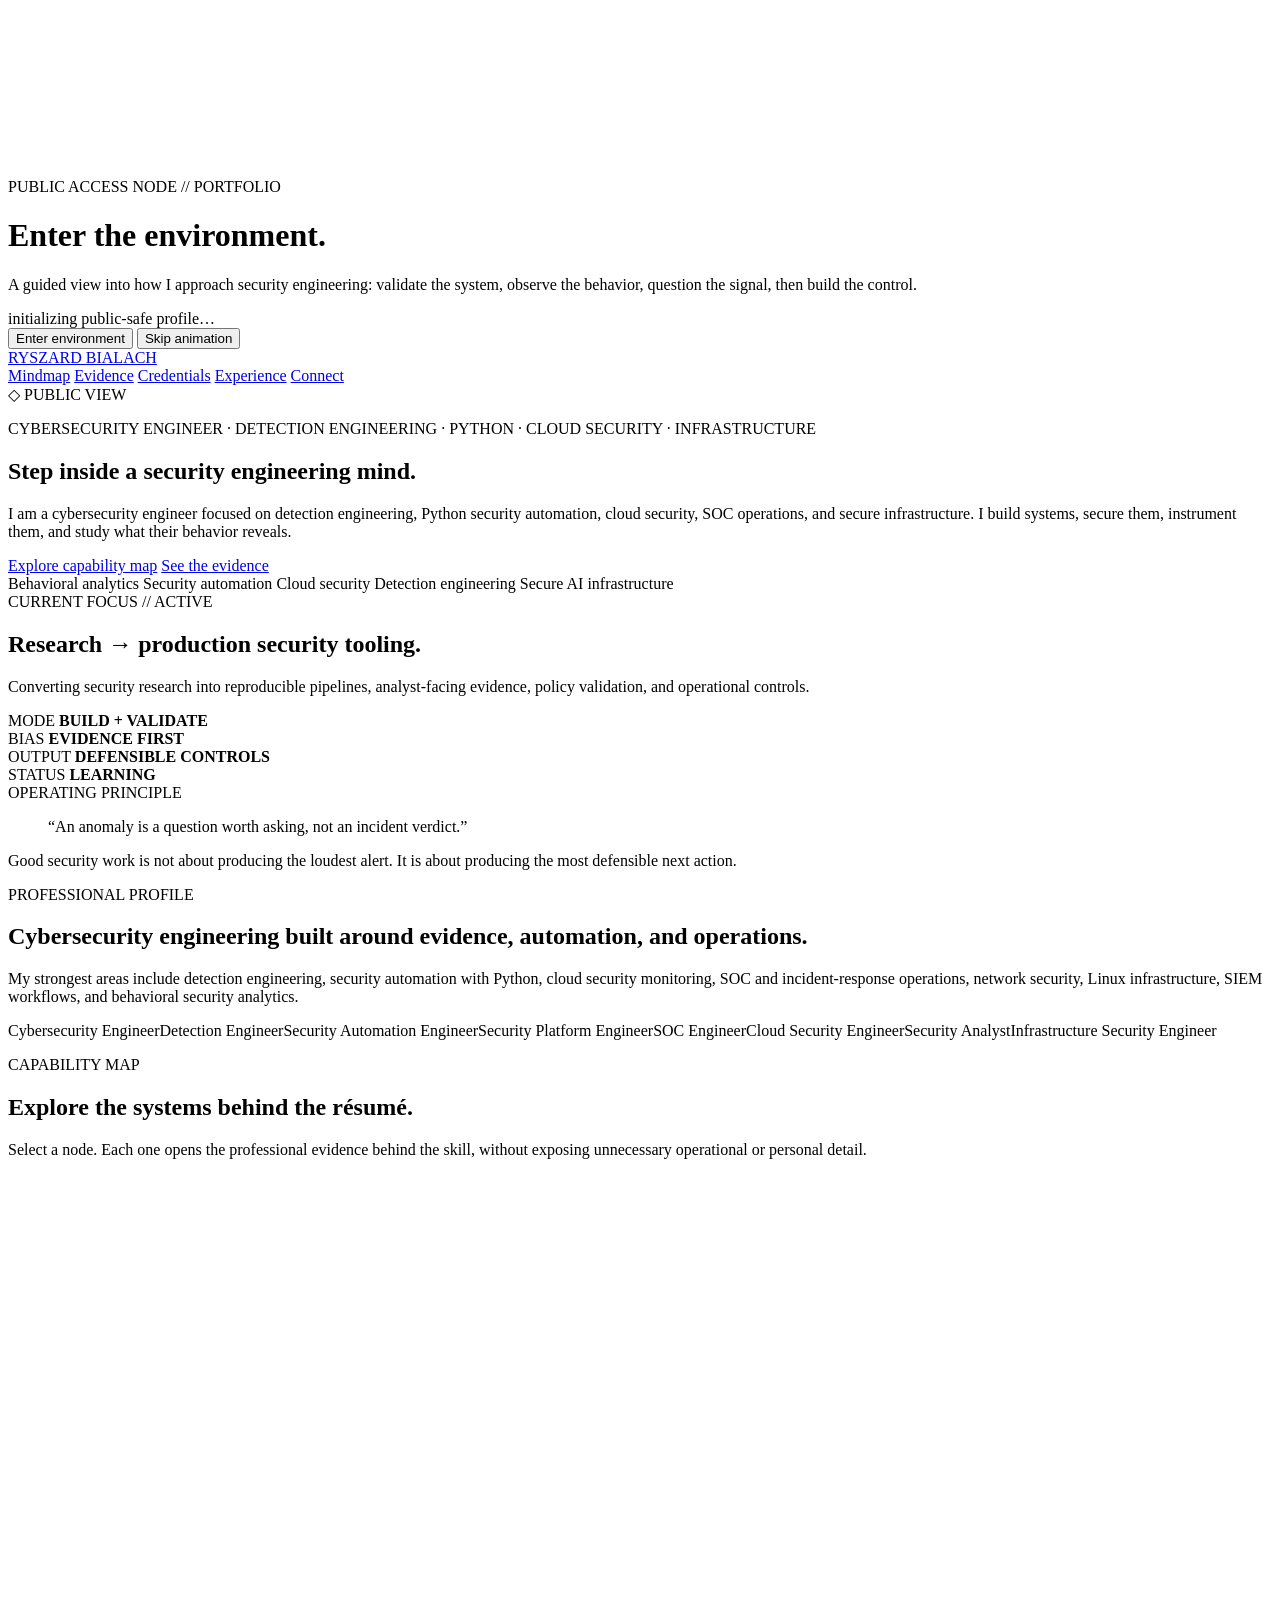
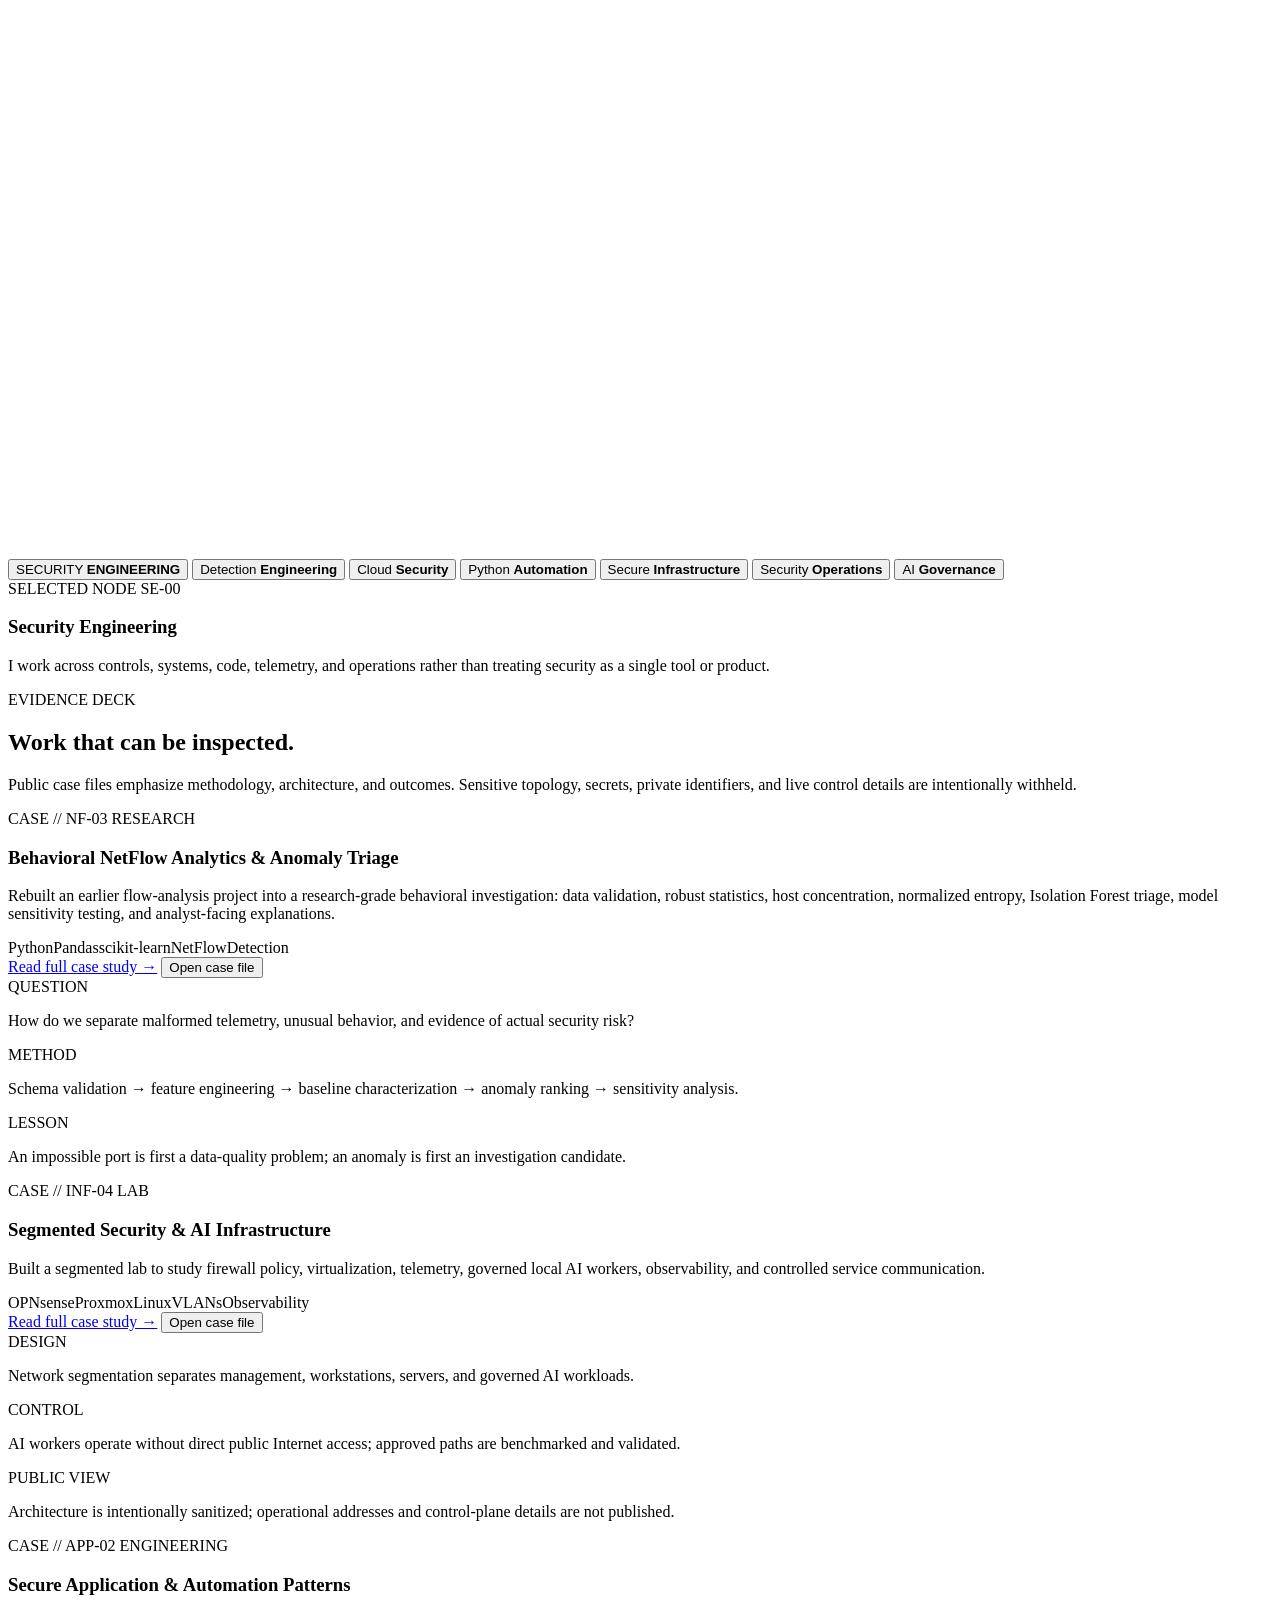
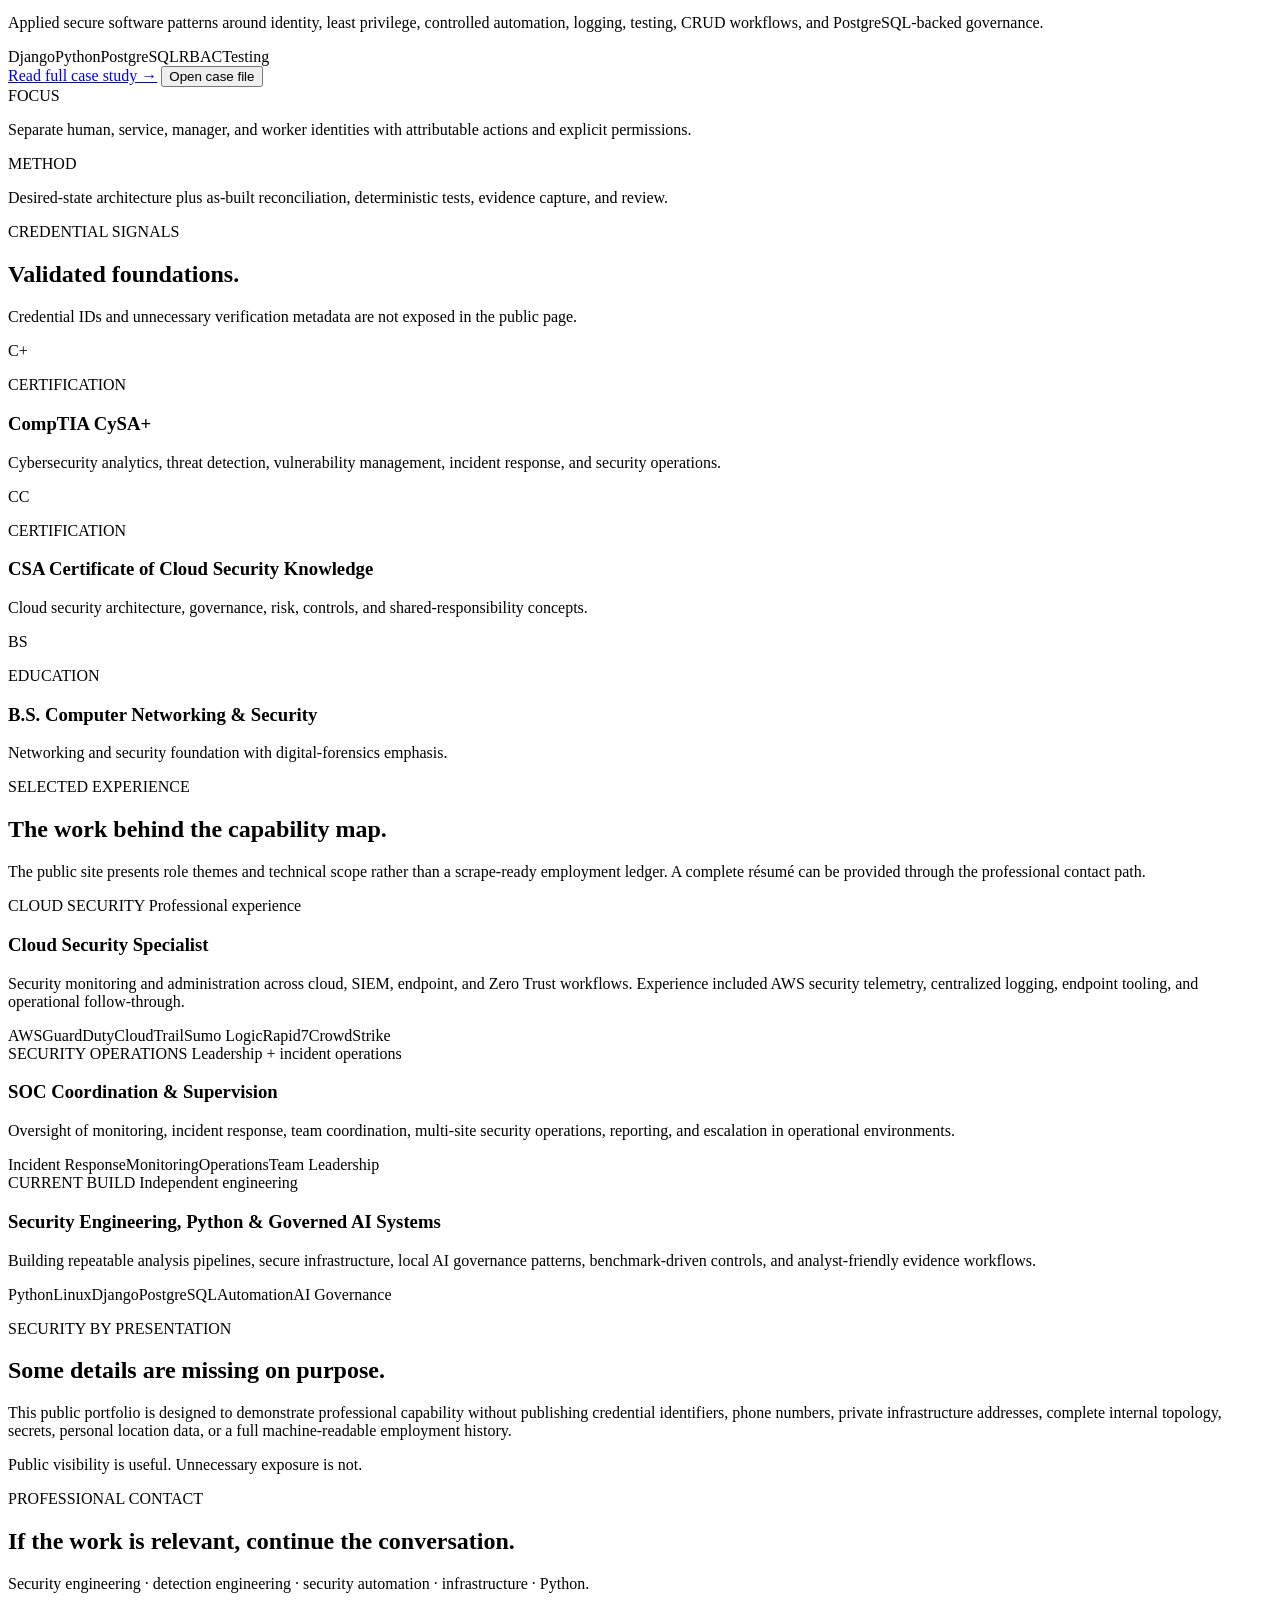
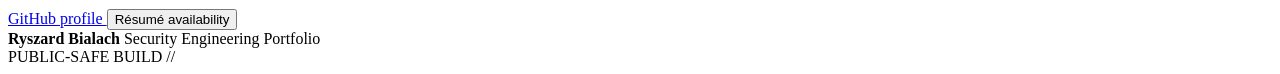
==== index.html @ 602b76d2 "Update LinkedIn link in contact actions" ====
<!DOCTYPE html>
<html lang="en">
<head>
  <meta charset="UTF-8" />
  <meta name="viewport" content="width=device-width, initial-scale=1.0" />
  <meta name="theme-color" content="#071014" />
  <title>Ryszard Bialach | Cybersecurity Engineer | Python & Detection</title>
  <meta name="description" content="Cybersecurity engineer portfolio focused on detection engineering, Python security automation, cloud security, SOC operations, and secure infrastructure." />
  <meta name="author" content="Ryszard Bialach" />
  <meta name="robots" content="index,follow,max-image-preview:large,max-snippet:-1,max-video-preview:-1" />
  <link rel="canonical" href="https://ryszard-bialach2.com/" />
  <link rel="alternate" hreflang="en-US" href="https://ryszard-bialach2.com/" />
  <meta property="og:type" content="profile" />
  <meta property="og:site_name" content="Ryszard Bialach | Cybersecurity Engineering" />
  <meta property="og:title" content="Ryszard Bialach | Cybersecurity Engineer" />
  <meta property="og:description" content="Security engineering, detection engineering, Python automation, cloud security, SOC operations, and secure infrastructure." />
  <meta property="og:url" content="https://ryszard-bialach2.com/" />
  <meta property="profile:first_name" content="Ryszard" />
  <meta property="profile:last_name" content="Bialach" />
  <meta name="twitter:card" content="summary" />
  <meta name="twitter:title" content="Ryszard Bialach | Cybersecurity Engineer" />
  <meta name="twitter:description" content="Detection engineering, Python security automation, cloud security, SOC operations, and secure infrastructure." />
  <script type="application/ld+json">
  {
    "@context": "https://schema.org",
    "@type": "ProfilePage",
    "url": "https://ryszard-bialach2.com/",
    "name": "Ryszard Bialach | Cybersecurity Engineering Portfolio",
    "description": "Public-safe portfolio covering cybersecurity engineering, detection engineering, Python security automation, cloud security, SOC operations, and secure infrastructure.",
    "mainEntity": {
      "@type": "Person",
      "name": "Ryszard Bialach",
      "url": "https://ryszard-bialach2.com/",
      "sameAs": ["https://github.com/rbcommoncents"],
      "jobTitle": "Cybersecurity Engineer",
      "knowsAbout": [
        "Cybersecurity Engineering", "Detection Engineering", "Security Automation", "Python",
        "Cloud Security", "Security Operations", "SIEM", "Incident Response", "Network Security",
        "Linux", "AWS Security", "Behavioral Analytics", "NetFlow", "Secure Infrastructure", "AI Governance"
      ],
      "hasCredential": [
        {"@type":"EducationalOccupationalCredential","name":"CompTIA CySA+","credentialCategory":"Professional Certification"},
        {"@type":"EducationalOccupationalCredential","name":"Certificate of Cloud Security Knowledge (CCSK)","credentialCategory":"Professional Certification"},
        {"@type":"EducationalOccupationalCredential","name":"B.S. Computer Networking & Security","credentialCategory":"Degree"}
      ]
    }
  }
  </script>
  <link rel="stylesheet" href="styles.css" />
</head>
<body>
  <noscript><div class="noscript-banner">JavaScript is disabled. Core cybersecurity experience, credentials, and case studies remain available through the page content and linked case-study pages.</div></noscript>
  <canvas id="network-bg" aria-hidden="true"></canvas>

  <div id="boot" class="boot-screen" role="dialog" aria-modal="true" aria-labelledby="boot-title">
    <div class="boot-panel">
      <div class="boot-mark" aria-hidden="true">
        <span></span><span></span><span></span>
      </div>
      <p class="mono micro">PUBLIC ACCESS NODE // PORTFOLIO</p>
      <h1 id="boot-title">Enter the environment.</h1>
      <p class="boot-copy">
        A guided view into how I approach security engineering:
        validate the system, observe the behavior, question the signal, then build the control.
      </p>
      <div class="boot-progress" aria-hidden="true">
        <div id="boot-progress-bar"></div>
      </div>
      <div class="boot-status mono" id="boot-status">initializing public-safe profile…</div>
      <button id="enter-btn" class="btn primary" type="button">Enter environment</button>
      <button id="skip-btn" class="text-btn" type="button">Skip animation</button>
    </div>
  </div>

  <header class="topbar">
    <a class="identity" href="#top" aria-label="Ryszard Bialach home">
      <span class="identity-dot"></span>
      <span>RYSZARD BIALACH</span>
    </a>

    <nav aria-label="Primary navigation">
      <a href="#mind">Mindmap</a>
      <a href="#evidence">Evidence</a>
      <a href="#credentials">Credentials</a>
      <a href="#experience">Experience</a>
      <a href="#contact">Connect</a>
    </nav>

    <div class="public-badge" title="Public-safe presentation: sensitive operational details are intentionally excluded.">
      <span class="shield">◇</span>
      PUBLIC VIEW
    </div>
  </header>

  <main id="top">
    <section class="hero shell">
      <div class="hero-copy reveal">
        <p class="eyebrow">CYBERSECURITY ENGINEER · DETECTION ENGINEERING · PYTHON · CLOUD SECURITY · INFRASTRUCTURE</p>
        <h1>
          Step inside a
          <span class="gradient-word">security engineering mind.</span>
        </h1>
        <p class="lead">
          I am a cybersecurity engineer focused on detection engineering, Python security automation,
          cloud security, SOC operations, and secure infrastructure. I build systems, secure them,
          instrument them, and study what their behavior reveals.
        </p>

        <div class="hero-actions">
          <a class="btn primary" href="#mind">Explore capability map</a>
          <a class="btn ghost" href="#evidence">See the evidence</a>
        </div>

        <div class="hero-signals" aria-label="Professional focus areas">
          <span>Behavioral analytics</span>
          <span>Security automation</span>
          <span>Cloud security</span>
          <span>Detection engineering</span>
          <span>Secure AI infrastructure</span>
        </div>
      </div>

      <aside class="system-card reveal delay-1" aria-label="Current focus">
        <div class="card-head">
          <span class="pulse"></span>
          <span class="mono micro">CURRENT FOCUS // ACTIVE</span>
        </div>
        <h2>Research → production security tooling.</h2>
        <p>
          Converting security research into reproducible pipelines,
          analyst-facing evidence, policy validation, and operational controls.
        </p>

        <div class="signal-grid">
          <div>
            <span class="metric-label">MODE</span>
            <strong>BUILD + VALIDATE</strong>
          </div>
          <div>
            <span class="metric-label">BIAS</span>
            <strong>EVIDENCE FIRST</strong>
          </div>
          <div>
            <span class="metric-label">OUTPUT</span>
            <strong>DEFENSIBLE CONTROLS</strong>
          </div>
          <div>
            <span class="metric-label">STATUS</span>
            <strong>LEARNING</strong>
          </div>
        </div>
      </aside>
    </section>

    <section class="principle-band">
      <div class="shell principle-grid">
        <div class="mono micro">OPERATING PRINCIPLE</div>
        <blockquote>
          “An anomaly is a question worth asking, not an incident verdict.”
        </blockquote>
        <p>
          Good security work is not about producing the loudest alert.
          It is about producing the most defensible next action.
        </p>
      </div>
    </section>


    <section class="search-profile section-dark" aria-labelledby="roles-heading">
      <div class="shell search-profile-grid reveal">
        <div>
          <p class="eyebrow">PROFESSIONAL PROFILE</p>
          <h2 id="roles-heading">Cybersecurity engineering built around evidence, automation, and operations.</h2>
        </div>
        <div>
          <p>My strongest areas include detection engineering, security automation with Python, cloud security monitoring, SOC and incident-response operations, network security, Linux infrastructure, SIEM workflows, and behavioral security analytics.</p>
          <div class="role-index" aria-label="Target cybersecurity roles">
            <span>Cybersecurity Engineer</span><span>Detection Engineer</span><span>Security Automation Engineer</span><span>Security Platform Engineer</span><span>SOC Engineer</span><span>Cloud Security Engineer</span><span>Security Analyst</span><span>Infrastructure Security Engineer</span>
          </div>
        </div>
      </div>
    </section>

    <section id="mind" class="section shell">
      <div class="section-heading reveal">
        <p class="eyebrow">CAPABILITY MAP</p>
        <h2>Explore the systems behind the résumé.</h2>
        <p>
          Select a node. Each one opens the professional evidence behind the skill,
          without exposing unnecessary operational or personal detail.
        </p>
      </div>

      <div class="mind-layout">
        <div class="mindmap reveal" id="mindmap">
          <svg class="mind-lines" viewBox="0 0 800 620" aria-hidden="true">
            <line x1="400" y1="310" x2="400" y2="92"></line>
            <line x1="400" y1="310" x2="660" y2="190"></line>
            <line x1="400" y1="310" x2="660" y2="430"></line>
            <line x1="400" y1="310" x2="400" y2="540"></line>
            <line x1="400" y1="310" x2="140" y2="430"></line>
            <line x1="400" y1="310" x2="140" y2="190"></line>
          </svg>

          <button class="mind-node core" data-capability="core" style="--x:50%; --y:50%;">
            <span>SECURITY</span>
            <strong>ENGINEERING</strong>
          </button>

          <button class="mind-node" data-capability="detection" style="--x:50%; --y:14%;">
            <span>Detection</span>
            <strong>Engineering</strong>
          </button>

          <button class="mind-node" data-capability="cloud" style="--x:82%; --y:31%;">
            <span>Cloud</span>
            <strong>Security</strong>
          </button>

          <button class="mind-node" data-capability="python" style="--x:82%; --y:70%;">
            <span>Python</span>
            <strong>Automation</strong>
          </button>

          <button class="mind-node" data-capability="infrastructure" style="--x:50%; --y:88%;">
            <span>Secure</span>
            <strong>Infrastructure</strong>
          </button>

          <button class="mind-node" data-capability="soc" style="--x:18%; --y:70%;">
            <span>Security</span>
            <strong>Operations</strong>
          </button>

          <button class="mind-node" data-capability="ai" style="--x:18%; --y:31%;">
            <span>AI</span>
            <strong>Governance</strong>
          </button>
        </div>

        <aside class="evidence-panel reveal delay-1" id="capability-panel" aria-live="polite">
          <div class="panel-topline">
            <span class="mono micro">SELECTED NODE</span>
            <span id="panel-code" class="mono micro">SE-00</span>
          </div>
          <h3 id="panel-title">Security Engineering</h3>
          <p id="panel-summary">
            I work across controls, systems, code, telemetry, and operations rather than treating
            security as a single tool or product.
          </p>
          <div id="panel-proof" class="proof-list"></div>
          <div id="panel-tools" class="chip-row"></div>
        </aside>
      </div>
    </section>

    <section id="evidence" class="section section-dark">
      <div class="shell">
        <div class="section-heading reveal">
          <p class="eyebrow">EVIDENCE DECK</p>
          <h2>Work that can be inspected.</h2>
          <p>
            Public case files emphasize methodology, architecture, and outcomes.
            Sensitive topology, secrets, private identifiers, and live control details are intentionally withheld.
          </p>
        </div>

        <div class="case-grid">
          <article class="case-card reveal">
            <div class="case-meta">
              <span class="case-id mono">CASE // NF-03</span>
              <span class="case-state">RESEARCH</span>
            </div>
            <h3>Behavioral NetFlow Analytics & Anomaly Triage</h3>
            <p>
              Rebuilt an earlier flow-analysis project into a research-grade behavioral investigation:
              data validation, robust statistics, host concentration, normalized entropy,
              Isolation Forest triage, model sensitivity testing, and analyst-facing explanations.
            </p>
            <div class="chip-row">
              <span>Python</span><span>Pandas</span><span>scikit-learn</span><span>NetFlow</span><span>Detection</span>
            </div>
            <a class="case-link" href="netflow-behavioral-analytics.html">Read full case study →</a>
            <button class="case-toggle" type="button" aria-expanded="false">
              Open case file
            </button>
            <div class="case-details">
              <div class="detail-row">
                <span>QUESTION</span>
                <p>How do we separate malformed telemetry, unusual behavior, and evidence of actual security risk?</p>
              </div>
              <div class="detail-row">
                <span>METHOD</span>
                <p>Schema validation → feature engineering → baseline characterization → anomaly ranking → sensitivity analysis.</p>
              </div>
              <div class="detail-row">
                <span>LESSON</span>
                <p>An impossible port is first a data-quality problem; an anomaly is first an investigation candidate.</p>
              </div>
            </div>
          </article>

          <article class="case-card reveal delay-1">
            <div class="case-meta">
              <span class="case-id mono">CASE // INF-04</span>
              <span class="case-state">LAB</span>
            </div>
            <h3>Segmented Security & AI Infrastructure</h3>
            <p>
              Built a segmented lab to study firewall policy, virtualization, telemetry,
              governed local AI workers, observability, and controlled service communication.
            </p>
            <div class="chip-row">
              <span>OPNsense</span><span>Proxmox</span><span>Linux</span><span>VLANs</span><span>Observability</span>
            </div>
            <a class="case-link" href="secure-infrastructure-lab.html">Read full case study →</a>
            <button class="case-toggle" type="button" aria-expanded="false">
              Open case file
            </button>
            <div class="case-details">
              <div class="detail-row">
                <span>DESIGN</span>
                <p>Network segmentation separates management, workstations, servers, and governed AI workloads.</p>
              </div>
              <div class="detail-row">
                <span>CONTROL</span>
                <p>AI workers operate without direct public Internet access; approved paths are benchmarked and validated.</p>
              </div>
              <div class="detail-row">
                <span>PUBLIC VIEW</span>
                <p>Architecture is intentionally sanitized; operational addresses and control-plane details are not published.</p>
              </div>
            </div>
          </article>

          <article class="case-card reveal">
            <div class="case-meta">
              <span class="case-id mono">CASE // APP-02</span>
              <span class="case-state">ENGINEERING</span>
            </div>
            <h3>Secure Application & Automation Patterns</h3>
            <p>
              Applied secure software patterns around identity, least privilege,
              controlled automation, logging, testing, CRUD workflows, and PostgreSQL-backed governance.
            </p>
            <div class="chip-row">
              <span>Django</span><span>Python</span><span>PostgreSQL</span><span>RBAC</span><span>Testing</span>
            </div>
            <a class="case-link" href="secure-application-engineering.html">Read full case study →</a>
            <button class="case-toggle" type="button" aria-expanded="false">
              Open case file
            </button>
            <div class="case-details">
              <div class="detail-row">
                <span>FOCUS</span>
                <p>Separate human, service, manager, and worker identities with attributable actions and explicit permissions.</p>
              </div>
              <div class="detail-row">
                <span>METHOD</span>
                <p>Desired-state architecture plus as-built reconciliation, deterministic tests, evidence capture, and review.</p>
              </div>
            </div>
          </article>
        </div>
      </div>
    </section>

    <section id="credentials" class="section shell">
      <div class="section-heading reveal">
        <p class="eyebrow">CREDENTIAL SIGNALS</p>
        <h2>Validated foundations.</h2>
        <p>
          Credential IDs and unnecessary verification metadata are not exposed in the public page.
        </p>
      </div>

      <div class="credential-grid">
        <article class="credential reveal">
          <div class="credential-icon">C+</div>
          <div>
            <p class="mono micro">CERTIFICATION</p>
            <h3>CompTIA CySA+</h3>
            <p>Cybersecurity analytics, threat detection, vulnerability management, incident response, and security operations.</p>
          </div>
        </article>

        <article class="credential reveal delay-1">
          <div class="credential-icon">CC</div>
          <div>
            <p class="mono micro">CERTIFICATION</p>
            <h3>CSA Certificate of Cloud Security Knowledge</h3>
            <p>Cloud security architecture, governance, risk, controls, and shared-responsibility concepts.</p>
          </div>
        </article>

        <article class="credential reveal">
          <div class="credential-icon">BS</div>
          <div>
            <p class="mono micro">EDUCATION</p>
            <h3>B.S. Computer Networking & Security</h3>
            <p>Networking and security foundation with digital-forensics emphasis.</p>
          </div>
        </article>
      </div>
    </section>

    <section id="experience" class="section section-dark">
      <div class="shell">
        <div class="section-heading reveal">
          <p class="eyebrow">SELECTED EXPERIENCE</p>
          <h2>The work behind the capability map.</h2>
          <p>
            The public site presents role themes and technical scope rather than a scrape-ready employment ledger.
            A complete résumé can be provided through the professional contact path.
          </p>
        </div>

        <div class="timeline">
          <article class="timeline-item reveal">
            <div class="timeline-marker"></div>
            <div class="timeline-side">
              <span class="mono micro">CLOUD SECURITY</span>
              <span>Professional experience</span>
            </div>
            <div class="timeline-body">
              <h3>Cloud Security Specialist</h3>
              <p>
                Security monitoring and administration across cloud, SIEM, endpoint, and Zero Trust workflows.
                Experience included AWS security telemetry, centralized logging, endpoint tooling, and operational follow-through.
              </p>
              <div class="chip-row">
                <span>AWS</span><span>GuardDuty</span><span>CloudTrail</span><span>Sumo Logic</span><span>Rapid7</span><span>CrowdStrike</span>
              </div>
            </div>
          </article>

          <article class="timeline-item reveal delay-1">
            <div class="timeline-marker"></div>
            <div class="timeline-side">
              <span class="mono micro">SECURITY OPERATIONS</span>
              <span>Leadership + incident operations</span>
            </div>
            <div class="timeline-body">
              <h3>SOC Coordination & Supervision</h3>
              <p>
                Oversight of monitoring, incident response, team coordination, multi-site security operations,
                reporting, and escalation in operational environments.
              </p>
              <div class="chip-row">
                <span>Incident Response</span><span>Monitoring</span><span>Operations</span><span>Team Leadership</span>
              </div>
            </div>
          </article>

          <article class="timeline-item reveal">
            <div class="timeline-marker"></div>
            <div class="timeline-side">
              <span class="mono micro">CURRENT BUILD</span>
              <span>Independent engineering</span>
            </div>
            <div class="timeline-body">
              <h3>Security Engineering, Python & Governed AI Systems</h3>
              <p>
                Building repeatable analysis pipelines, secure infrastructure, local AI governance patterns,
                benchmark-driven controls, and analyst-friendly evidence workflows.
              </p>
              <div class="chip-row">
                <span>Python</span><span>Linux</span><span>Django</span><span>PostgreSQL</span><span>Automation</span><span>AI Governance</span>
              </div>
            </div>
          </article>
        </div>
      </div>
    </section>

    <section class="section shell">
      <div class="boundary-card reveal">
        <div>
          <p class="eyebrow">SECURITY BY PRESENTATION</p>
          <h2>Some details are missing on purpose.</h2>
        </div>
        <div>
          <p>
            This public portfolio is designed to demonstrate professional capability without publishing
            credential identifiers, phone numbers, private infrastructure addresses, complete internal topology,
            secrets, personal location data, or a full machine-readable employment history.
          </p>
          <p class="muted">
            Public visibility is useful. Unnecessary exposure is not.
          </p>
        </div>
      </div>
    </section>

    <section id="contact" class="contact-section">
      <div class="shell contact-grid reveal">
        <div>
          <p class="eyebrow">PROFESSIONAL CONTACT</p>
          <h2>If the work is relevant, continue the conversation.</h2>
          <p>
            Security engineering · detection engineering · security automation · infrastructure · Python.
          </p>
        </div>

        <div class="contact-actions">
          <a class="btn primary" href="https://github.com/rbcommoncents" target="_blank" rel="noopener noreferrer">
            GitHub profile
          </a>
          <a id="linkedin-link" class="btn ghost" href="https://www.linkedin.com/in/cyberforensync/" target="_blank" rel="noopener noreferrer" hidden>
            LinkedIn
          </a>
          <button id="resume-request" class="btn ghost" type="button">Résumé availability</button>
          <p id="resume-note" class="resume-note" hidden>
            A detailed résumé is intentionally not embedded in this public page. Use the configured professional contact channel to request it.
          </p>
        </div>
      </div>
    </section>
  </main>

  <footer>
    <div class="shell footer-grid">
      <div>
        <strong>Ryszard Bialach</strong>
        <span>Security Engineering Portfolio</span>
      </div>
      <div class="mono micro">
        PUBLIC-SAFE BUILD // <span id="year"></span>
      </div>
    </div>
  </footer>

  <script src="app.js"></script>
</body>
</html>
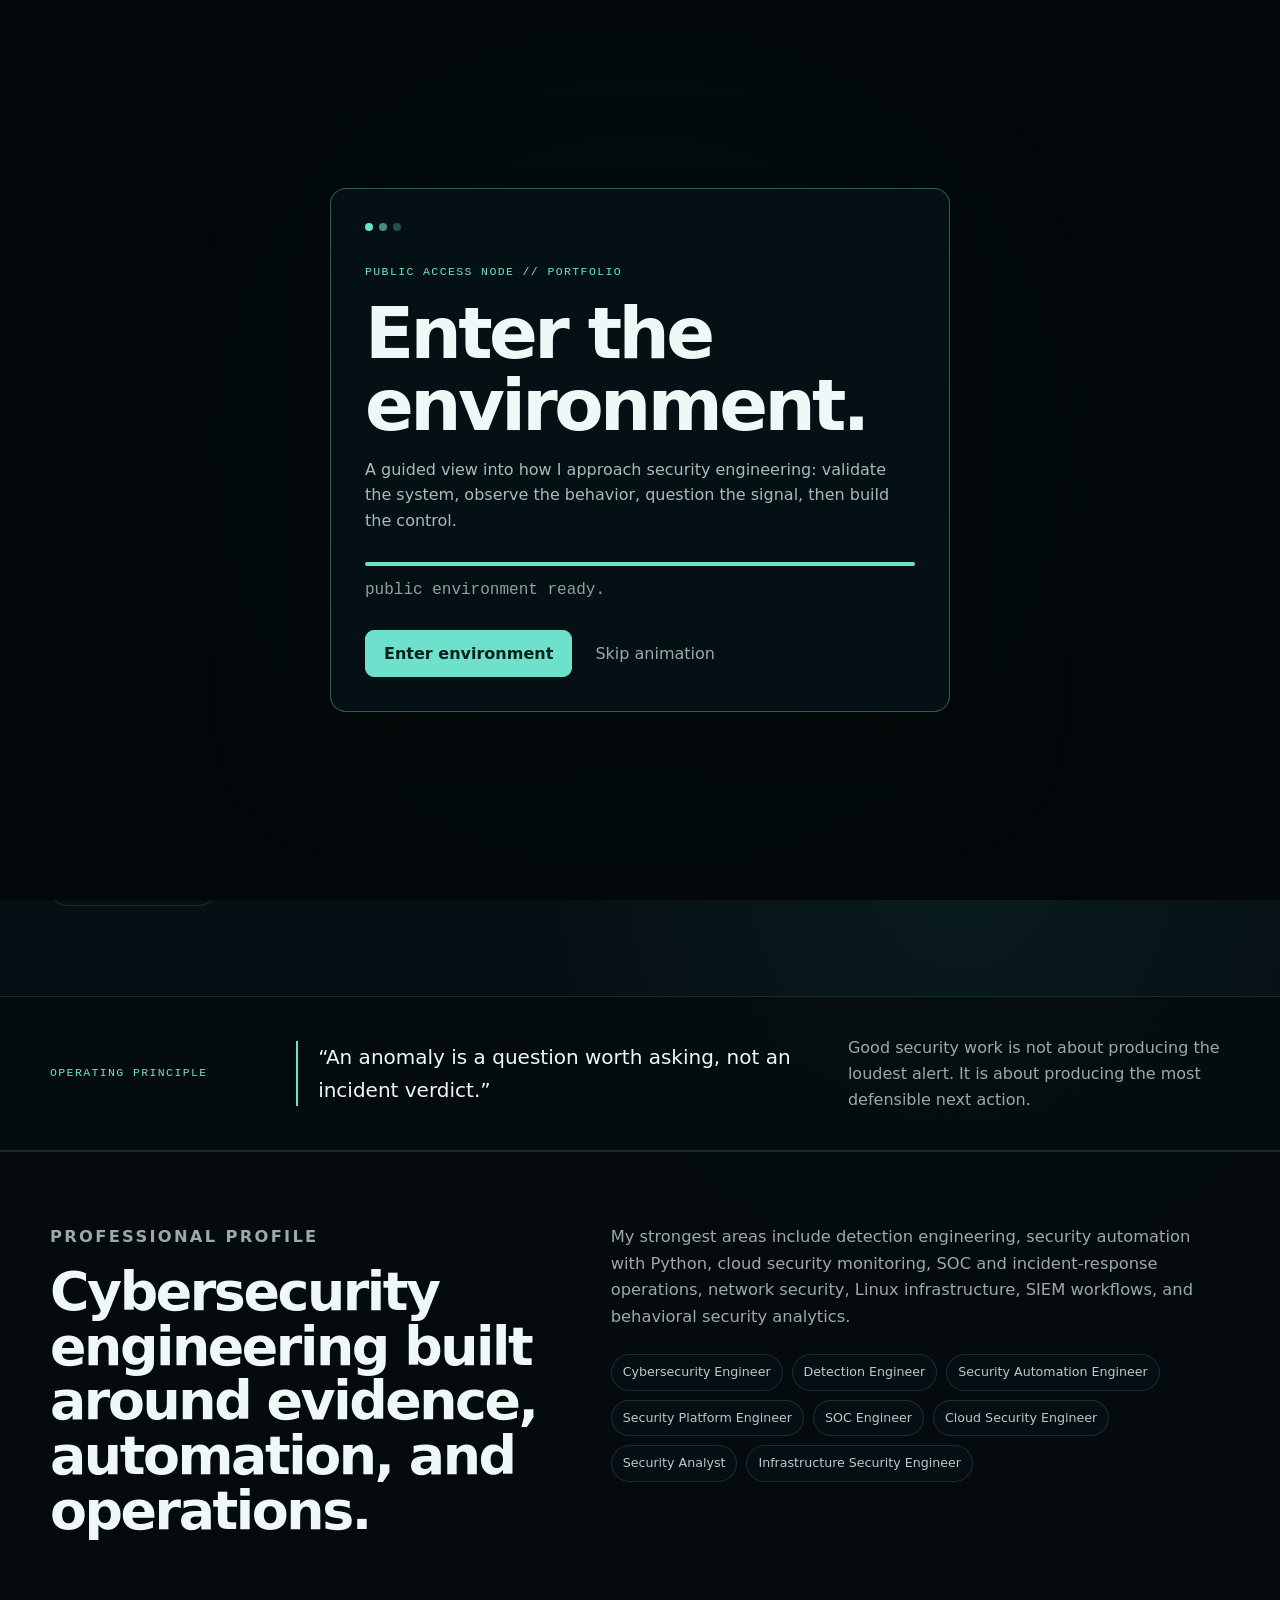
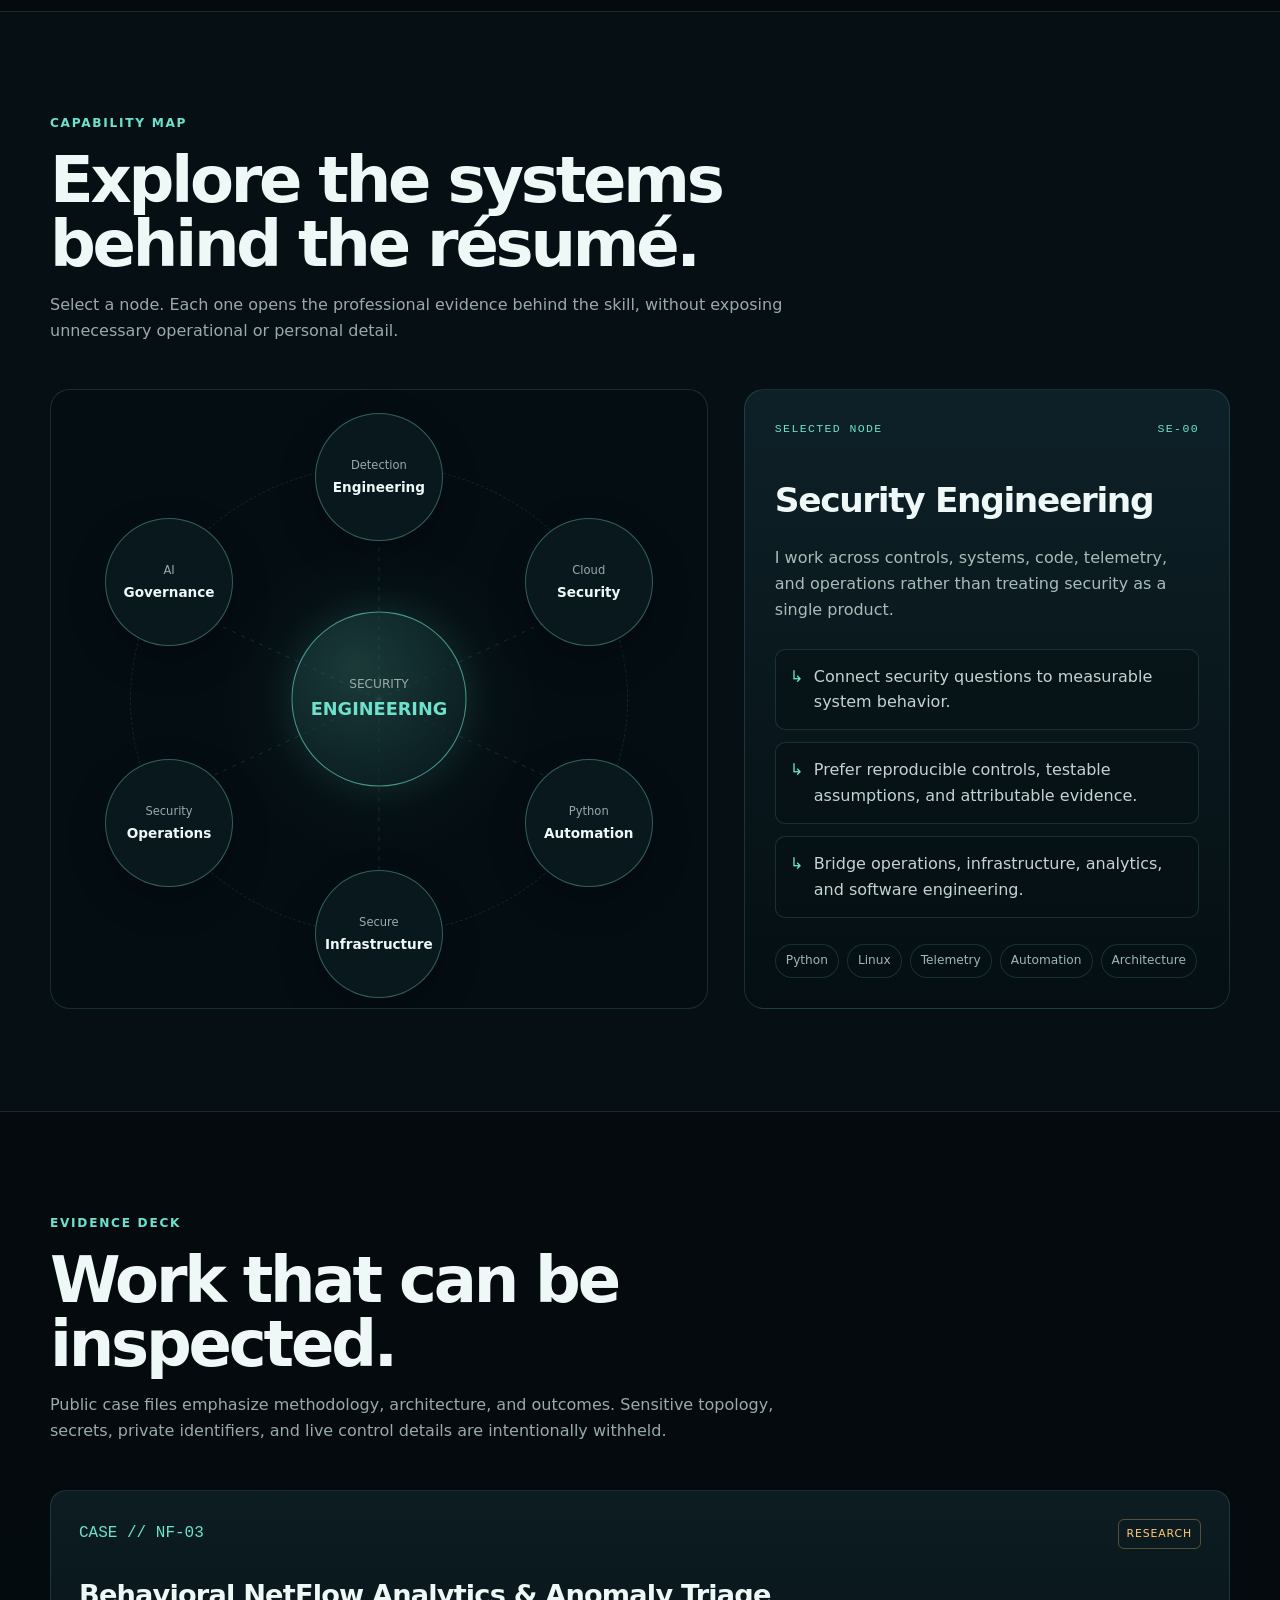
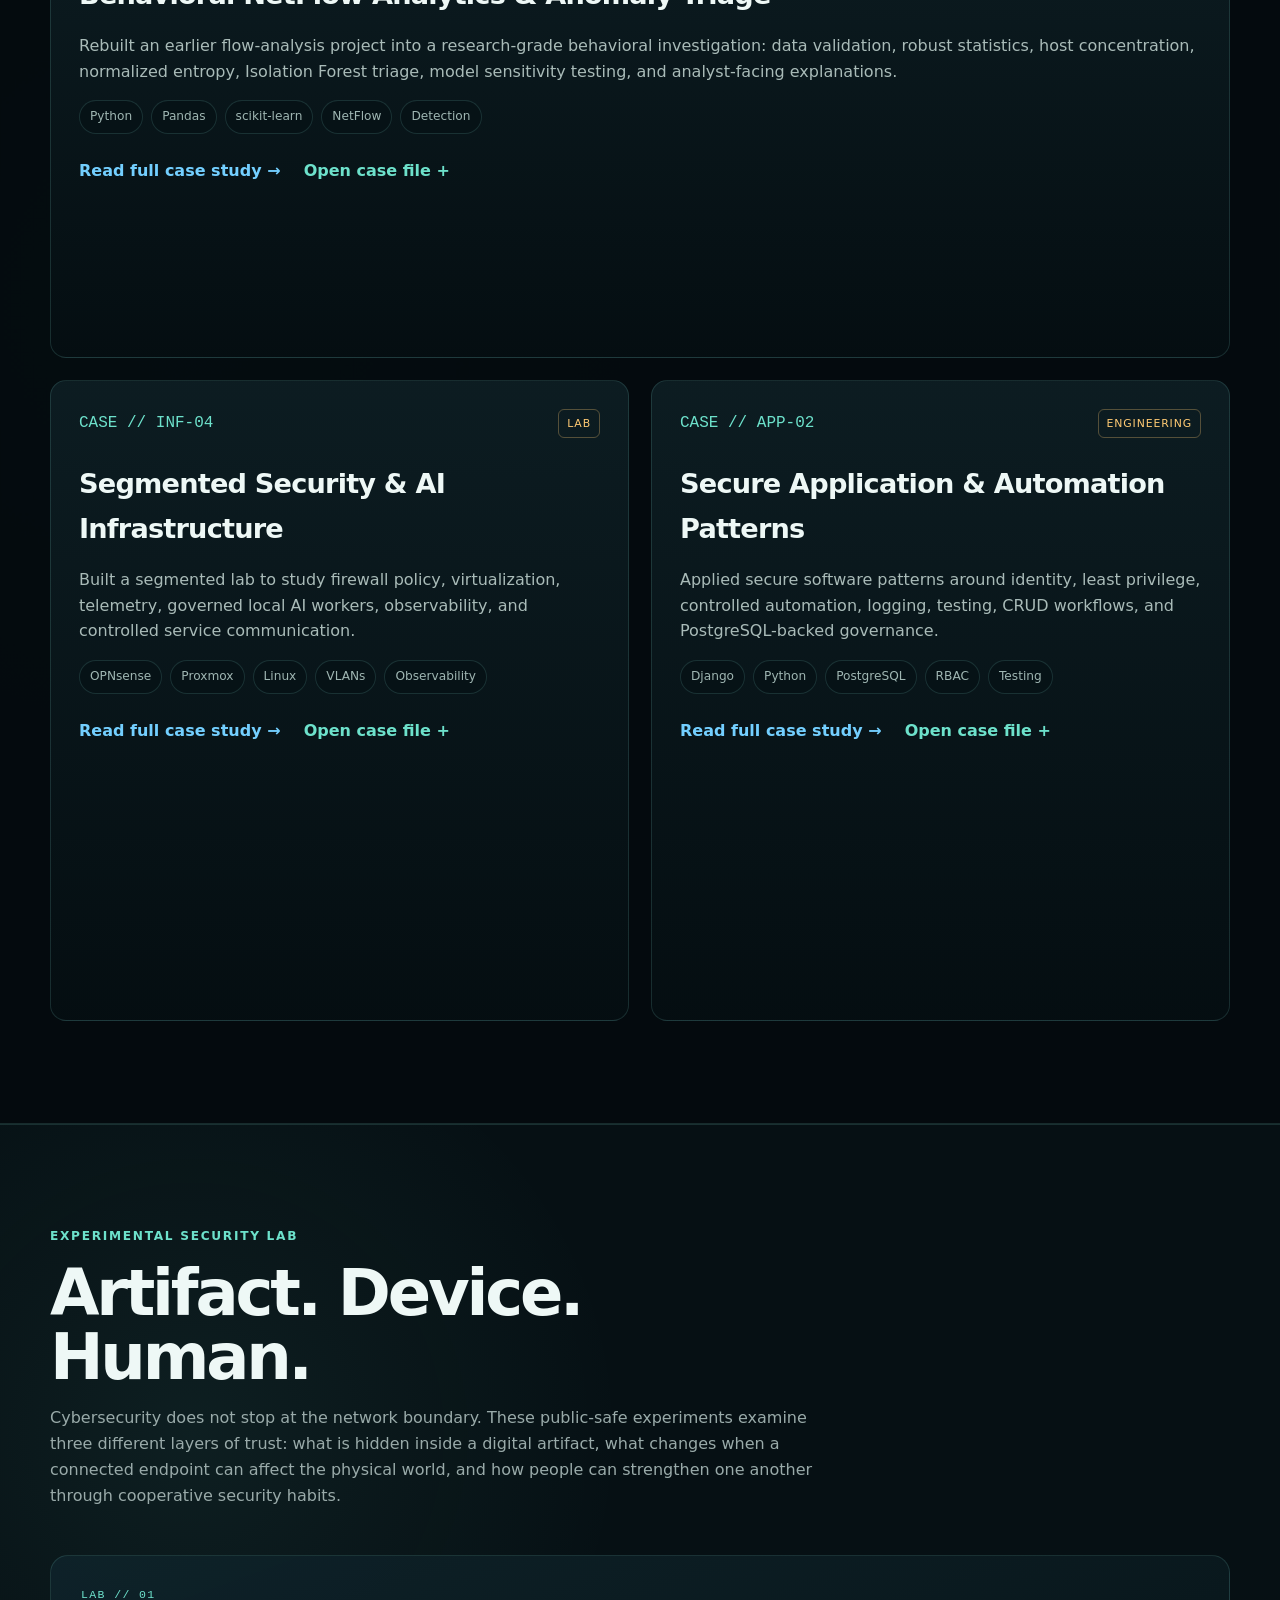
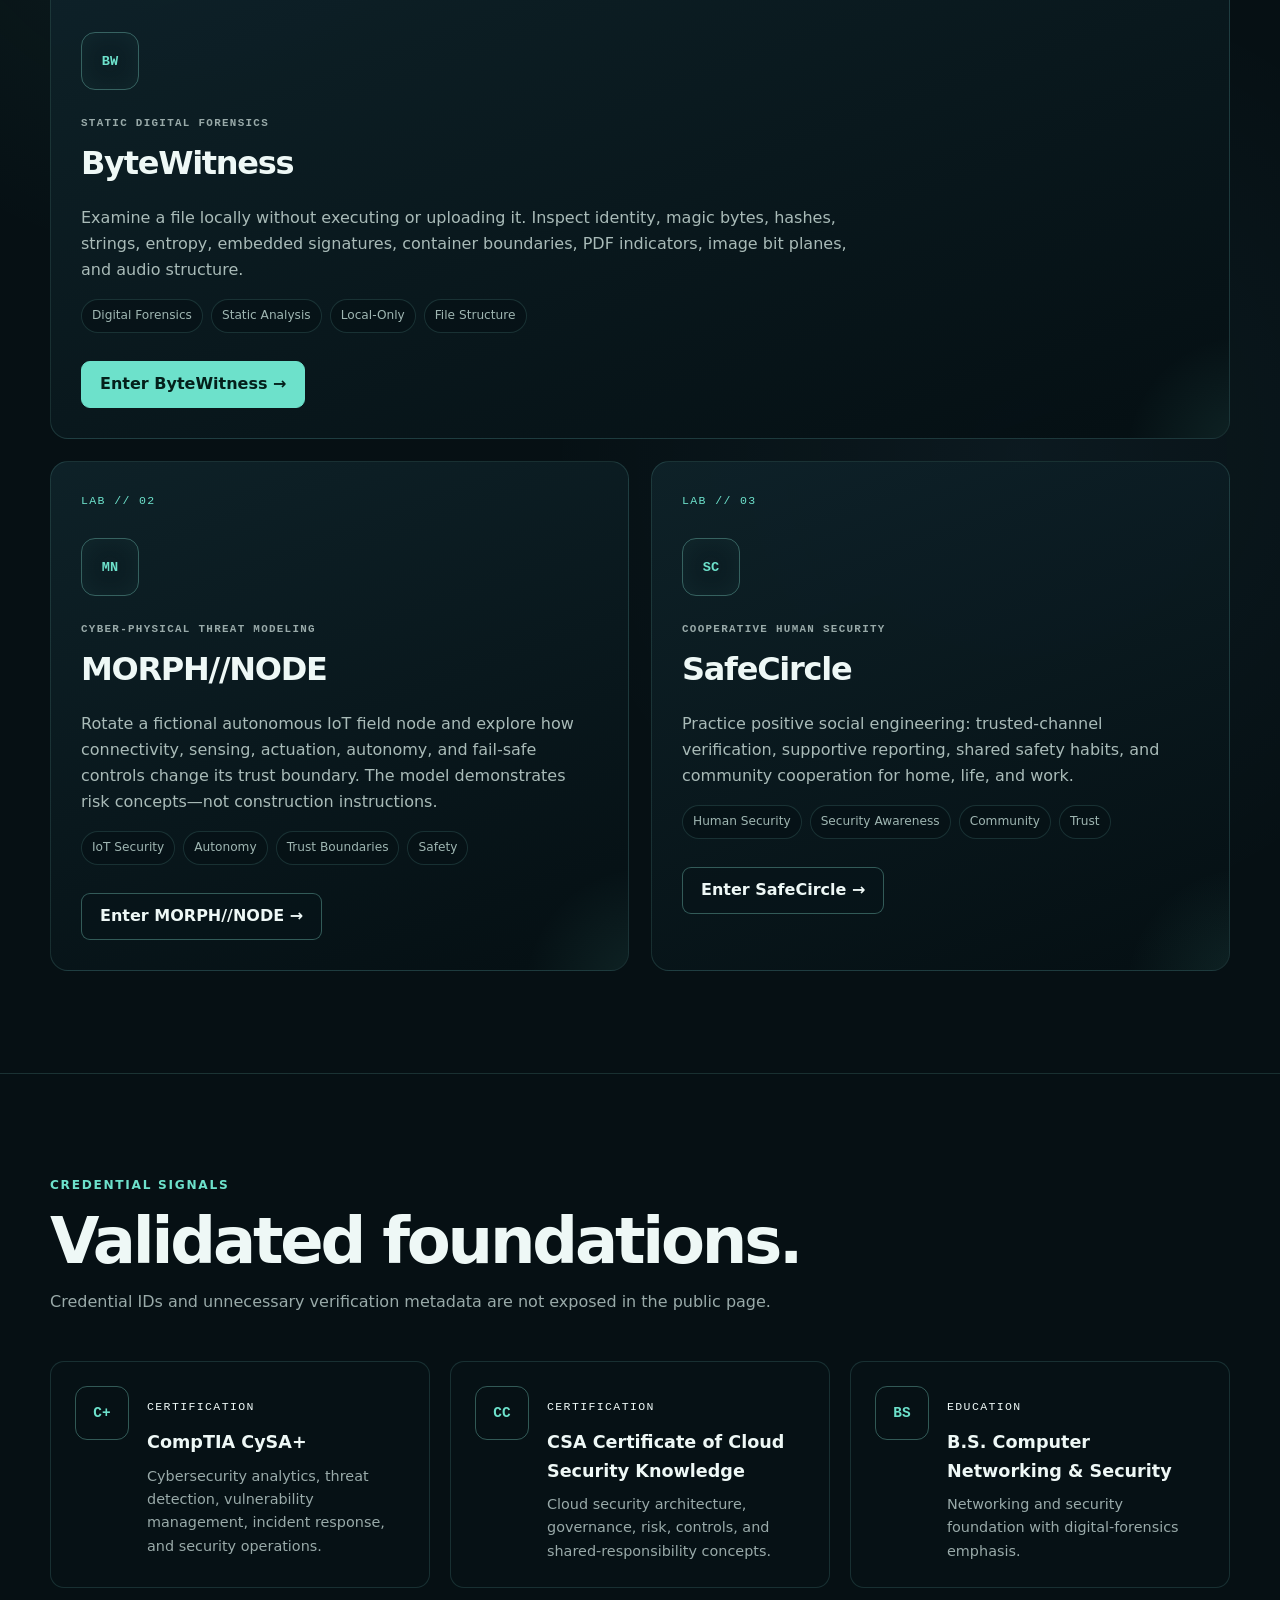
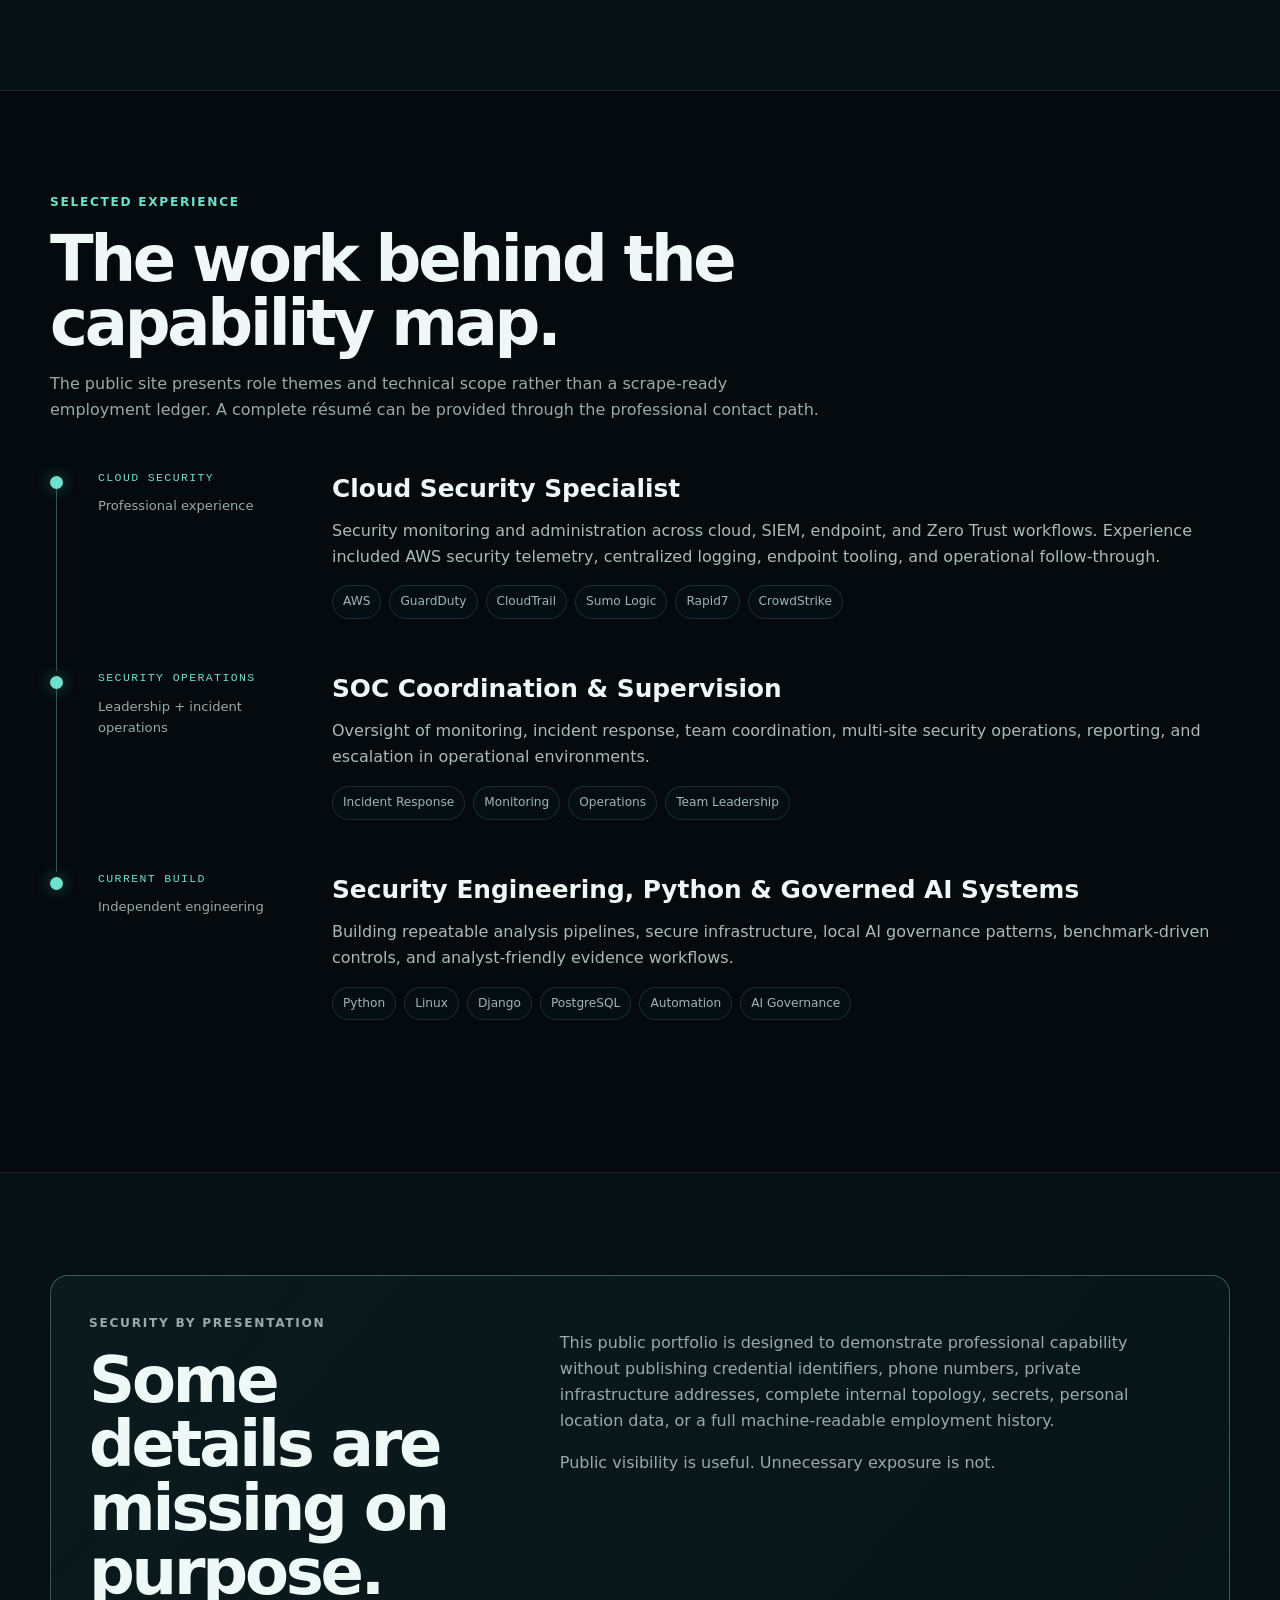
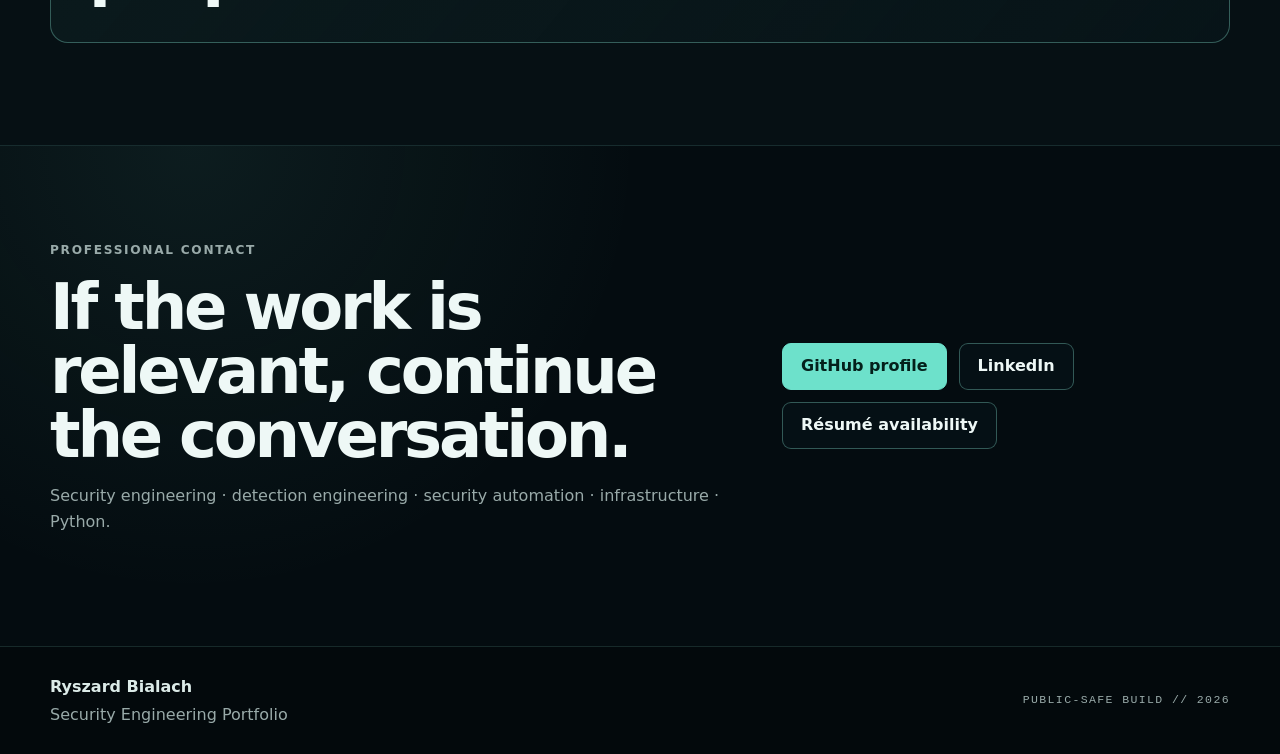
==== commit d007a0c7: "Add files via upload" ====
--- a/index.html
+++ b/index.html
@@ -36,7 +36,7 @@
       "knowsAbout": [
         "Cybersecurity Engineering", "Detection Engineering", "Security Automation", "Python",
         "Cloud Security", "Security Operations", "SIEM", "Incident Response", "Network Security",
-        "Linux", "AWS Security", "Behavioral Analytics", "NetFlow", "Secure Infrastructure", "AI Governance"
+        "Linux", "AWS Security", "Behavioral Analytics", "NetFlow", "Secure Infrastructure", "AI Governance", "Digital Forensics", "Static File Analysis", "IoT Security", "Cyber-Physical Security", "Human-Centered Security"
       ],
       "hasCredential": [
         {"@type":"EducationalOccupationalCredential","name":"CompTIA CySA+","credentialCategory":"Professional Certification"},
@@ -81,6 +81,7 @@
     <nav aria-label="Primary navigation">
       <a href="#mind">Mindmap</a>
       <a href="#evidence">Evidence</a>
+      <a href="#lab">Lab</a>
       <a href="#credentials">Credentials</a>
       <a href="#experience">Experience</a>
       <a href="#contact">Connect</a>
@@ -365,6 +366,71 @@
       </div>
     </section>
 
+
+    <section id="lab" class="section lab-section">
+      <div class="shell">
+        <div class="section-heading reveal">
+          <p class="eyebrow">EXPERIMENTAL SECURITY LAB</p>
+          <h2>Artifact. Device. Human.</h2>
+          <p>
+            Cybersecurity does not stop at the network boundary. These public-safe experiments
+            examine three different layers of trust: what is hidden inside a digital artifact,
+            what changes when a connected endpoint can affect the physical world, and how people
+            can strengthen one another through cooperative security habits.
+          </p>
+        </div>
+
+        <div class="lab-grid">
+          <article class="lab-card lab-card-featured reveal">
+            <div class="lab-number mono">LAB // 01</div>
+            <div class="lab-icon" aria-hidden="true">BW</div>
+            <p class="lab-kicker">STATIC DIGITAL FORENSICS</p>
+            <h3>ByteWitness</h3>
+            <p>
+              Examine a file locally without executing or uploading it. Inspect identity,
+              magic bytes, hashes, strings, entropy, embedded signatures, container boundaries,
+              PDF indicators, image bit planes, and audio structure.
+            </p>
+            <div class="chip-row">
+              <span>Digital Forensics</span><span>Static Analysis</span><span>Local-Only</span><span>File Structure</span>
+            </div>
+            <a class="btn primary lab-enter" href="bytewitness.html">Enter ByteWitness →</a>
+          </article>
+
+          <article class="lab-card reveal delay-1">
+            <div class="lab-number mono">LAB // 02</div>
+            <div class="lab-icon" aria-hidden="true">MN</div>
+            <p class="lab-kicker">CYBER-PHYSICAL THREAT MODELING</p>
+            <h3>MORPH//NODE</h3>
+            <p>
+              Rotate a fictional autonomous IoT field node and explore how connectivity,
+              sensing, actuation, autonomy, and fail-safe controls change its trust boundary.
+              The model demonstrates risk concepts—not construction instructions.
+            </p>
+            <div class="chip-row">
+              <span>IoT Security</span><span>Autonomy</span><span>Trust Boundaries</span><span>Safety</span>
+            </div>
+            <a class="btn ghost lab-enter" href="morph-node.html">Enter MORPH//NODE →</a>
+          </article>
+
+          <article class="lab-card reveal">
+            <div class="lab-number mono">LAB // 03</div>
+            <div class="lab-icon" aria-hidden="true">SC</div>
+            <p class="lab-kicker">COOPERATIVE HUMAN SECURITY</p>
+            <h3>SafeCircle</h3>
+            <p>
+              Practice positive social engineering: trusted-channel verification, supportive
+              reporting, shared safety habits, and community cooperation for home, life, and work.
+            </p>
+            <div class="chip-row">
+              <span>Human Security</span><span>Security Awareness</span><span>Community</span><span>Trust</span>
+            </div>
+            <a class="btn ghost lab-enter" href="safecircle.html">Enter SafeCircle →</a>
+          </article>
+        </div>
+      </div>
+    </section>
+
     <section id="credentials" class="section shell">
       <div class="section-heading reveal">
         <p class="eyebrow">CREDENTIAL SIGNALS</p>
@@ -532,4 +598,4 @@
 
   <script src="app.js"></script>
 </body>
-</html>
+</html>
--- a/styles.css
+++ b/styles.css
@@ -0,0 +1,1108 @@
+
+:root {
+  --bg: #061014;
+  --bg-deep: #03090c;
+  --panel: rgba(12, 27, 33, 0.84);
+  --panel-solid: #0d1c22;
+  --panel-2: #10252c;
+  --line: rgba(136, 227, 211, 0.15);
+  --line-strong: rgba(136, 227, 211, 0.34);
+  --text: #eef8f6;
+  --muted: #99aaa9;
+  --teal: #6de1cb;
+  --cyan: #73cfff;
+  --amber: #ffca73;
+  --danger: #ff8f8f;
+  --max: 1180px;
+  --shadow: 0 28px 80px rgba(0,0,0,.33);
+}
+
+* { box-sizing: border-box; }
+
+html {
+  scroll-behavior: smooth;
+  background: var(--bg-deep);
+}
+
+body {
+  margin: 0;
+  color: var(--text);
+  background:
+    radial-gradient(circle at 75% 10%, rgba(47, 158, 140, .08), transparent 26rem),
+    radial-gradient(circle at 15% 40%, rgba(48, 120, 170, .06), transparent 28rem),
+    var(--bg);
+  font-family: Inter, ui-sans-serif, system-ui, -apple-system, BlinkMacSystemFont, "Segoe UI", sans-serif;
+  line-height: 1.62;
+  overflow-x: hidden;
+}
+
+button, a { font: inherit; }
+a { color: inherit; text-decoration: none; }
+button { color: inherit; }
+
+#network-bg {
+  position: fixed;
+  inset: 0;
+  width: 100%;
+  height: 100%;
+  z-index: -2;
+  opacity: .34;
+  pointer-events: none;
+}
+
+body::before {
+  content: "";
+  position: fixed;
+  inset: 0;
+  z-index: -1;
+  pointer-events: none;
+  background-image:
+    linear-gradient(rgba(109, 225, 203, .025) 1px, transparent 1px),
+    linear-gradient(90deg, rgba(109, 225, 203, .025) 1px, transparent 1px);
+  background-size: 42px 42px;
+  mask-image: linear-gradient(to bottom, rgba(0,0,0,.7), transparent 80%);
+}
+
+.shell {
+  width: min(calc(100% - 44px), var(--max));
+  margin: 0 auto;
+}
+
+.mono {
+  font-family: "SFMono-Regular", Consolas, "Liberation Mono", Menlo, monospace;
+}
+
+.micro {
+  font-size: .72rem;
+  letter-spacing: .12em;
+  text-transform: uppercase;
+}
+
+.muted { color: var(--muted); }
+
+.eyebrow {
+  color: var(--teal);
+  font-weight: 800;
+  letter-spacing: .14em;
+  font-size: .76rem;
+  text-transform: uppercase;
+  margin: 0 0 14px;
+}
+
+.topbar {
+  position: sticky;
+  top: 0;
+  z-index: 50;
+  min-height: 68px;
+  display: grid;
+  grid-template-columns: 1fr auto 1fr;
+  align-items: center;
+  gap: 20px;
+  padding: 0 max(22px, calc((100vw - var(--max)) / 2));
+  background: rgba(3, 9, 12, .78);
+  border-bottom: 1px solid var(--line);
+  backdrop-filter: blur(18px);
+}
+
+.identity {
+  display: inline-flex;
+  align-items: center;
+  gap: 10px;
+  font-size: .78rem;
+  font-weight: 850;
+  letter-spacing: .16em;
+}
+
+.identity-dot {
+  width: 8px;
+  height: 8px;
+  border-radius: 50%;
+  background: var(--teal);
+  box-shadow: 0 0 18px rgba(109, 225, 203, .8);
+}
+
+.topbar nav {
+  display: flex;
+  gap: 23px;
+  color: #a8b9b7;
+  font-size: .88rem;
+}
+
+.topbar nav a {
+  transition: color .2s ease, transform .2s ease;
+}
+
+.topbar nav a:hover {
+  color: var(--teal);
+  transform: translateY(-1px);
+}
+
+.public-badge {
+  justify-self: end;
+  display: inline-flex;
+  align-items: center;
+  gap: 7px;
+  padding: 7px 10px;
+  border: 1px solid var(--line);
+  border-radius: 999px;
+  color: var(--muted);
+  font: 700 .66rem/1 "SFMono-Regular", Consolas, monospace;
+  letter-spacing: .12em;
+}
+
+.shield { color: var(--teal); }
+
+.hero {
+  min-height: calc(100vh - 68px);
+  padding: 106px 0 90px;
+  display: grid;
+  grid-template-columns: 1.25fr .75fr;
+  gap: 58px;
+  align-items: center;
+}
+
+.hero h1 {
+  margin: 0;
+  max-width: 900px;
+  font-size: clamp(3.2rem, 7vw, 6.8rem);
+  line-height: .94;
+  letter-spacing: -.065em;
+}
+
+.gradient-word {
+  display: block;
+  background: linear-gradient(100deg, #f6fffd 0%, #8be8d5 52%, #75c9ff 100%);
+  -webkit-background-clip: text;
+  background-clip: text;
+  color: transparent;
+}
+
+.lead {
+  max-width: 790px;
+  margin: 28px 0 0;
+  color: #aebfbd;
+  font-size: clamp(1.05rem, 1.4vw, 1.25rem);
+}
+
+.hero-actions,
+.contact-actions {
+  display: flex;
+  flex-wrap: wrap;
+  gap: 12px;
+  margin-top: 34px;
+}
+
+.btn {
+  display: inline-flex;
+  align-items: center;
+  justify-content: center;
+  min-height: 47px;
+  padding: 0 18px;
+  border-radius: 9px;
+  border: 1px solid var(--line-strong);
+  cursor: pointer;
+  font-weight: 780;
+  transition: transform .2s ease, background .2s ease, border-color .2s ease;
+}
+
+.btn:hover { transform: translateY(-2px); }
+
+.btn.primary {
+  color: #04201b;
+  background: var(--teal);
+  border-color: var(--teal);
+}
+
+.btn.ghost {
+  color: var(--text);
+  background: rgba(8, 20, 25, .6);
+}
+
+.hero-signals {
+  margin-top: 40px;
+  display: flex;
+  flex-wrap: wrap;
+  gap: 9px;
+}
+
+.hero-signals span,
+.chip-row span {
+  padding: 6px 10px;
+  border: 1px solid var(--line);
+  border-radius: 999px;
+  color: #9fb6b2;
+  background: rgba(7, 18, 22, .7);
+  font-size: .76rem;
+}
+
+.system-card {
+  position: relative;
+  overflow: hidden;
+  padding: 30px;
+  border: 1px solid var(--line-strong);
+  border-radius: 18px;
+  background:
+    linear-gradient(160deg, rgba(18, 42, 49, .94), rgba(7, 18, 22, .9));
+  box-shadow: var(--shadow);
+}
+
+.system-card::after {
+  content: "";
+  position: absolute;
+  width: 260px;
+  height: 260px;
+  border-radius: 50%;
+  right: -140px;
+  bottom: -140px;
+  background: radial-gradient(circle, rgba(109,225,203,.15), transparent 70%);
+}
+
+.card-head {
+  display: flex;
+  align-items: center;
+  gap: 10px;
+  color: var(--teal);
+}
+
+.pulse {
+  width: 9px;
+  height: 9px;
+  border-radius: 50%;
+  background: var(--teal);
+  box-shadow: 0 0 0 0 rgba(109,225,203,.6);
+  animation: pulse 2.1s infinite;
+}
+
+.system-card h2 {
+  font-size: clamp(2rem, 3.2vw, 3.6rem);
+  line-height: 1.03;
+  letter-spacing: -.045em;
+  margin: 22px 0 16px;
+}
+
+.system-card > p { color: #a8bbb8; }
+
+.signal-grid {
+  margin-top: 30px;
+  padding-top: 20px;
+  border-top: 1px solid var(--line);
+  display: grid;
+  grid-template-columns: 1fr 1fr;
+  gap: 18px;
+}
+
+.signal-grid div {
+  display: grid;
+  gap: 4px;
+}
+
+.metric-label {
+  font: 700 .62rem/1 "SFMono-Regular", Consolas, monospace;
+  letter-spacing: .13em;
+  color: var(--muted);
+}
+
+.signal-grid strong {
+  font-size: .78rem;
+  color: #dbf5ef;
+}
+
+.principle-band {
+  border-top: 1px solid var(--line);
+  border-bottom: 1px solid var(--line);
+  background: rgba(3, 9, 12, .68);
+}
+
+.principle-grid {
+  padding: 38px 0;
+  display: grid;
+  grid-template-columns: .55fr 1.35fr 1fr;
+  gap: 36px;
+  align-items: center;
+}
+
+.principle-grid .micro { color: var(--teal); }
+
+.principle-grid blockquote {
+  margin: 0;
+  padding-left: 20px;
+  border-left: 2px solid var(--teal);
+  font-size: 1.25rem;
+}
+
+.principle-grid p {
+  color: var(--muted);
+  margin: 0;
+}
+
+.section { padding: 102px 0; }
+
+.section-dark {
+  background: rgba(3, 9, 12, .72);
+  border-top: 1px solid var(--line);
+  border-bottom: 1px solid var(--line);
+}
+
+.section-heading {
+  max-width: 780px;
+  margin-bottom: 46px;
+}
+
+.section-heading h2,
+.boundary-card h2,
+.contact-grid h2 {
+  margin: 0;
+  font-size: clamp(2.4rem, 5vw, 4.6rem);
+  line-height: 1;
+  letter-spacing: -.05em;
+}
+
+.section-heading > p:last-child,
+.boundary-card p,
+.contact-grid p {
+  color: var(--muted);
+}
+
+.mind-layout {
+  display: grid;
+  grid-template-columns: 1.15fr .85fr;
+  gap: 36px;
+  align-items: stretch;
+}
+
+.mindmap {
+  min-height: 620px;
+  position: relative;
+  overflow: hidden;
+  border: 1px solid var(--line);
+  border-radius: 20px;
+  background:
+    radial-gradient(circle at center, rgba(109,225,203,.07), transparent 35%),
+    rgba(4, 13, 17, .6);
+}
+
+.mindmap::before {
+  content: "";
+  position: absolute;
+  inset: 12%;
+  border: 1px dashed rgba(109,225,203,.12);
+  border-radius: 50%;
+}
+
+.mind-lines {
+  position: absolute;
+  inset: 0;
+  width: 100%;
+  height: 100%;
+}
+
+.mind-lines line {
+  stroke: rgba(109,225,203,.18);
+  stroke-width: 1;
+  stroke-dasharray: 5 7;
+}
+
+.mind-node {
+  --size: 128px;
+  position: absolute;
+  left: var(--x);
+  top: var(--y);
+  width: var(--size);
+  height: var(--size);
+  transform: translate(-50%, -50%);
+  border-radius: 50%;
+  border: 1px solid var(--line-strong);
+  background: rgba(9, 26, 31, .93);
+  color: var(--text);
+  display: grid;
+  place-content: center;
+  gap: 1px;
+  text-align: center;
+  cursor: pointer;
+  box-shadow: 0 14px 40px rgba(0,0,0,.2);
+  transition: transform .22s ease, border-color .22s ease, background .22s ease, box-shadow .22s ease;
+}
+
+.mind-node span {
+  color: var(--muted);
+  font-size: .72rem;
+}
+
+.mind-node strong {
+  font-size: .85rem;
+}
+
+.mind-node:hover,
+.mind-node.active {
+  transform: translate(-50%, -50%) scale(1.055);
+  border-color: var(--teal);
+  background: rgba(13, 42, 46, .98);
+  box-shadow: 0 0 35px rgba(109,225,203,.12);
+}
+
+.mind-node.core {
+  --size: 166px;
+  border-color: rgba(109,225,203,.6);
+  background: radial-gradient(circle at 35% 30%, rgba(109,225,203,.17), rgba(8,25,30,.98));
+}
+
+.mind-node.core strong {
+  font-size: 1.05rem;
+  color: var(--teal);
+}
+
+.evidence-panel {
+  min-height: 620px;
+  padding: 30px;
+  border: 1px solid var(--line);
+  border-radius: 20px;
+  background: linear-gradient(180deg, rgba(15, 35, 42, .9), rgba(5, 15, 19, .92));
+}
+
+.panel-topline {
+  display: flex;
+  justify-content: space-between;
+  color: var(--teal);
+}
+
+.evidence-panel h3 {
+  margin: 34px 0 12px;
+  font-size: 2.15rem;
+  letter-spacing: -.04em;
+}
+
+.evidence-panel > p { color: #a9bcb8; }
+
+.proof-list {
+  display: grid;
+  gap: 12px;
+  margin: 26px 0;
+}
+
+.proof {
+  position: relative;
+  padding: 14px 15px 14px 38px;
+  border: 1px solid var(--line);
+  border-radius: 10px;
+  background: rgba(5, 17, 21, .6);
+  color: #c3d4d1;
+}
+
+.proof::before {
+  content: "↳";
+  position: absolute;
+  left: 14px;
+  color: var(--teal);
+}
+
+.chip-row {
+  display: flex;
+  flex-wrap: wrap;
+  gap: 8px;
+}
+
+.case-grid {
+  display: grid;
+  grid-template-columns: repeat(2, minmax(0, 1fr));
+  gap: 22px;
+}
+
+.case-card {
+  padding: 28px;
+  border: 1px solid var(--line);
+  border-radius: 16px;
+  background: linear-gradient(180deg, rgba(14,31,37,.88), rgba(5,14,18,.9));
+}
+
+.case-card:first-child {
+  grid-column: 1 / -1;
+}
+
+.case-meta {
+  display: flex;
+  align-items: center;
+  justify-content: space-between;
+  gap: 20px;
+}
+
+.case-id { color: var(--teal); }
+
+.case-state {
+  padding: 5px 8px;
+  border: 1px solid rgba(255,202,115,.3);
+  border-radius: 6px;
+  color: var(--amber);
+  font-size: .68rem;
+  letter-spacing: .08em;
+}
+
+.case-card h3 {
+  margin: 24px 0 11px;
+  font-size: 1.7rem;
+  letter-spacing: -.03em;
+}
+
+.case-card > p { color: #a9bbb8; }
+
+.case-toggle {
+  margin-top: 24px;
+  padding: 0;
+  border: 0;
+  background: transparent;
+  color: var(--teal);
+  font-weight: 800;
+  cursor: pointer;
+}
+
+.case-toggle::after { content: " +"; }
+
+.case-toggle[aria-expanded="true"]::after { content: " –"; }
+
+.case-details {
+  display: grid;
+  grid-template-rows: 0fr;
+  opacity: 0;
+  transition: grid-template-rows .35s ease, opacity .35s ease, margin-top .35s ease;
+  overflow: hidden;
+}
+
+.case-details.open {
+  grid-template-rows: 1fr;
+  opacity: 1;
+  margin-top: 22px;
+}
+
+.case-details > * { min-height: 0; }
+
+.detail-row {
+  display: grid;
+  grid-template-columns: 100px 1fr;
+  gap: 14px;
+  padding: 15px 0;
+  border-top: 1px solid var(--line);
+}
+
+.detail-row span {
+  color: var(--teal);
+  font: 700 .65rem/1.5 "SFMono-Regular", Consolas, monospace;
+  letter-spacing: .1em;
+}
+
+.detail-row p {
+  margin: 0;
+  color: #b7c8c5;
+}
+
+.credential-grid {
+  display: grid;
+  grid-template-columns: repeat(3, minmax(0, 1fr));
+  gap: 20px;
+}
+
+.credential {
+  display: grid;
+  grid-template-columns: auto 1fr;
+  gap: 18px;
+  padding: 24px;
+  border: 1px solid var(--line);
+  border-radius: 14px;
+  background: rgba(7, 19, 23, .66);
+}
+
+.credential-icon {
+  width: 54px;
+  height: 54px;
+  display: grid;
+  place-content: center;
+  border: 1px solid var(--line-strong);
+  border-radius: 12px;
+  color: var(--teal);
+  font: 800 .9rem/1 "SFMono-Regular", Consolas, monospace;
+}
+
+.credential h3 {
+  margin: 5px 0 8px;
+  font-size: 1.1rem;
+}
+
+.credential p:last-child {
+  margin: 0;
+  color: var(--muted);
+  font-size: .9rem;
+}
+
+.timeline {
+  display: grid;
+  gap: 0;
+}
+
+.timeline-item {
+  display: grid;
+  grid-template-columns: 24px 210px 1fr;
+  gap: 24px;
+  position: relative;
+  padding: 0 0 50px;
+}
+
+.timeline-item:not(:last-child)::before {
+  content: "";
+  position: absolute;
+  left: 6px;
+  top: 14px;
+  bottom: -2px;
+  width: 1px;
+  background: var(--line-strong);
+}
+
+.timeline-marker {
+  width: 13px;
+  height: 13px;
+  margin-top: 7px;
+  border-radius: 50%;
+  background: var(--teal);
+  box-shadow: 0 0 16px rgba(109,225,203,.45);
+}
+
+.timeline-side {
+  display: grid;
+  align-content: start;
+  gap: 8px;
+  color: var(--muted);
+  font-size: .82rem;
+}
+
+.timeline-side .micro { color: var(--teal); }
+
+.timeline-body h3 {
+  margin: 0 0 9px;
+  font-size: 1.55rem;
+}
+
+.timeline-body p {
+  margin: 0 0 16px;
+  color: #a9bbb8;
+}
+
+.boundary-card {
+  padding: 38px;
+  display: grid;
+  grid-template-columns: .8fr 1.2fr;
+  gap: 50px;
+  border: 1px solid var(--line-strong);
+  border-radius: 18px;
+  background:
+    linear-gradient(130deg, rgba(109,225,203,.05), rgba(8,21,25,.9));
+}
+
+.contact-section {
+  padding: 95px 0;
+  border-top: 1px solid var(--line);
+  background:
+    radial-gradient(circle at 15% 0%, rgba(109,225,203,.08), transparent 28rem),
+    #040c10;
+}
+
+.contact-grid {
+  display: grid;
+  grid-template-columns: 1.2fr .8fr;
+  gap: 60px;
+  align-items: center;
+}
+
+.contact-actions {
+  margin-top: 0;
+  align-content: center;
+}
+
+.resume-note {
+  width: 100%;
+  color: var(--muted);
+  font-size: .86rem;
+}
+
+footer {
+  padding: 27px 0;
+  border-top: 1px solid var(--line);
+  background: var(--bg-deep);
+}
+
+.footer-grid {
+  display: flex;
+  align-items: center;
+  justify-content: space-between;
+  gap: 20px;
+  color: var(--muted);
+}
+
+.footer-grid div:first-child {
+  display: grid;
+  gap: 2px;
+}
+
+.footer-grid strong { color: #dcebe8; }
+
+.boot-screen {
+  position: fixed;
+  inset: 0;
+  z-index: 100;
+  display: grid;
+  place-items: center;
+  padding: 24px;
+  background:
+    radial-gradient(circle at center, rgba(25,68,69,.16), transparent 35rem),
+    #020709;
+  transition: opacity .55s ease, visibility .55s ease;
+}
+
+.boot-screen.hidden {
+  opacity: 0;
+  visibility: hidden;
+}
+
+.boot-panel {
+  width: min(620px, 100%);
+  padding: 34px;
+  border: 1px solid var(--line-strong);
+  border-radius: 16px;
+  background: rgba(6, 17, 21, .96);
+  box-shadow: 0 30px 100px rgba(0,0,0,.5);
+}
+
+.boot-mark {
+  display: flex;
+  gap: 6px;
+  margin-bottom: 32px;
+}
+
+.boot-mark span {
+  width: 8px;
+  height: 8px;
+  border-radius: 50%;
+  background: var(--teal);
+}
+
+.boot-mark span:nth-child(2) { opacity: .6; }
+.boot-mark span:nth-child(3) { opacity: .3; }
+
+.boot-panel > .micro { color: var(--teal); }
+
+.boot-panel h1 {
+  font-size: clamp(2.4rem, 8vw, 4.5rem);
+  letter-spacing: -.05em;
+  line-height: 1;
+  margin: 15px 0;
+}
+
+.boot-copy { color: #a7bbb7; }
+
+.boot-progress {
+  height: 4px;
+  margin-top: 28px;
+  overflow: hidden;
+  border-radius: 999px;
+  background: rgba(109,225,203,.09);
+}
+
+#boot-progress-bar {
+  width: 0%;
+  height: 100%;
+  background: var(--teal);
+  transition: width .25s ease;
+}
+
+.boot-status {
+  min-height: 1.2em;
+  margin: 12px 0 26px;
+  color: #8ea29e;
+}
+
+.text-btn {
+  margin-left: 12px;
+  border: 0;
+  background: transparent;
+  color: var(--muted);
+  cursor: pointer;
+}
+
+.reveal {
+  opacity: 0;
+  transform: translateY(24px);
+  transition: opacity .7s ease, transform .7s ease;
+}
+
+.reveal.visible {
+  opacity: 1;
+  transform: translateY(0);
+}
+
+.delay-1 { transition-delay: .12s; }
+
+@keyframes pulse {
+  0% { box-shadow: 0 0 0 0 rgba(109,225,203,.55); }
+  70% { box-shadow: 0 0 0 10px rgba(109,225,203,0); }
+  100% { box-shadow: 0 0 0 0 rgba(109,225,203,0); }
+}
+
+@media (max-width: 980px) {
+  .topbar {
+    grid-template-columns: 1fr auto;
+  }
+
+  .topbar nav { display: none; }
+
+  .hero,
+  .mind-layout,
+  .contact-grid,
+  .boundary-card {
+    grid-template-columns: 1fr;
+  }
+
+  .hero { min-height: auto; }
+
+  .principle-grid {
+    grid-template-columns: 1fr;
+  }
+
+  .credential-grid {
+    grid-template-columns: 1fr;
+  }
+
+  .mindmap { min-height: 560px; }
+  .evidence-panel { min-height: auto; }
+
+  .timeline-item {
+    grid-template-columns: 24px 1fr;
+  }
+
+  .timeline-side {
+    grid-column: 2;
+  }
+
+  .timeline-body {
+    grid-column: 2;
+  }
+}
+
+@media (max-width: 700px) {
+  .shell { width: min(calc(100% - 28px), var(--max)); }
+
+  .topbar {
+    padding: 0 14px;
+  }
+
+  .public-badge { display: none; }
+
+  .hero {
+    padding: 74px 0;
+  }
+
+  .hero h1 {
+    font-size: clamp(3rem, 15vw, 5.4rem);
+  }
+
+  .system-card { padding: 24px; }
+
+  .section { padding: 78px 0; }
+
+  .mindmap {
+    min-height: 590px;
+  }
+
+  .mind-node {
+    --size: 100px;
+  }
+
+  .mind-node.core {
+    --size: 132px;
+  }
+
+  .case-grid {
+    grid-template-columns: 1fr;
+  }
+
+  .case-card:first-child {
+    grid-column: auto;
+  }
+
+  .detail-row {
+    grid-template-columns: 1fr;
+    gap: 5px;
+  }
+
+  .credential {
+    grid-template-columns: 1fr;
+  }
+
+  .footer-grid {
+    align-items: flex-start;
+    flex-direction: column;
+  }
+}
+
+@media (prefers-reduced-motion: reduce) {
+  *,
+  *::before,
+  *::after {
+    animation-duration: .01ms !important;
+    animation-iteration-count: 1 !important;
+    scroll-behavior: auto !important;
+    transition-duration: .01ms !important;
+  }
+
+  #network-bg { display: none; }
+}
+
+
+/* =========================================================
+   v2.1 reliability patch
+   Critical interactive content must never depend on a
+   scroll animation to be visible.
+   ========================================================= */
+
+.mind-layout .mindmap,
+.mind-layout .evidence-panel {
+  opacity: 1 !important;
+  transform: none !important;
+}
+
+/* If reveal scripting is delayed or blocked, content remains usable. */
+.reveal.reveal-fallback {
+  opacity: 1 !important;
+  transform: none !important;
+}
+
+
+/* v2.2 recruiter SEO + semantic discovery layer */
+.search-profile { padding: 72px 0; }
+.search-profile-grid { display:grid; grid-template-columns:.9fr 1.1fr; gap:54px; align-items:start; }
+.search-profile-grid h2 { margin:0; font-size:clamp(2.2rem,4.2vw,4rem); line-height:1.02; letter-spacing:-.045em; }
+.search-profile-grid p { margin-top:0; color:var(--muted); font-size:1.02rem; }
+.role-index { display:flex; flex-wrap:wrap; gap:9px; margin-top:24px; }
+.role-index span { padding:7px 11px; border:1px solid var(--line); border-radius:999px; background:rgba(7,19,23,.66); color:#b6cbc7; font-size:.79rem; }
+.case-link { display:inline-flex; margin-top:22px; margin-right:18px; color:var(--cyan); font-weight:800; }
+.case-link:hover { color:var(--teal); }
+.noscript-banner { padding:12px 20px; background:#11272d; border-bottom:1px solid rgba(109,225,203,.25); color:#d7ece7; font-size:.9rem; text-align:center; }
+.project-page { min-height:100vh; }
+.project-hero { padding:105px 0 60px; }
+.project-hero h1 { max-width:960px; margin:0; font-size:clamp(3rem,7vw,6.4rem); line-height:.95; letter-spacing:-.06em; }
+.project-lead { max-width:800px; margin-top:26px; color:var(--muted); font-size:1.1rem; }
+.project-body { padding:40px 0 100px; }
+.project-body-grid { display:grid; grid-template-columns:1fr 300px; gap:58px; }
+.project-body h2 { margin-top:54px; font-size:2rem; letter-spacing:-.035em; }
+.project-body h2:first-child { margin-top:0; }
+.project-body p, .project-body li { color:#afc2be; }
+.project-aside { position:sticky; top:95px; align-self:start; padding:22px; border:1px solid var(--line); border-radius:14px; background:rgba(7,19,23,.72); }
+.project-aside dl { margin:0; }
+.project-aside dt { margin-top:18px; color:var(--teal); font:700 .68rem/1.3 "SFMono-Regular",Consolas,monospace; letter-spacing:.1em; }
+.project-aside dt:first-child { margin-top:0; }
+.project-aside dd { margin:5px 0 0; color:#c2d3d0; }
+.back-link { display:inline-flex; margin-bottom:28px; color:var(--teal); font-weight:800; }
+@media (max-width:900px) { .search-profile-grid,.project-body-grid { grid-template-columns:1fr; } .project-aside { position:static; } }
+
+
+/* =========================================================
+   v3 Experimental Security Lab
+   ========================================================= */
+.lab-section {
+  background:
+    radial-gradient(circle at 15% 20%, rgba(109,225,203,.07), transparent 27rem),
+    radial-gradient(circle at 80% 60%, rgba(115,207,255,.05), transparent 30rem);
+  border-top: 1px solid var(--line);
+  border-bottom: 1px solid var(--line);
+}
+.lab-grid {
+  display: grid;
+  grid-template-columns: repeat(2, minmax(0, 1fr));
+  gap: 22px;
+}
+.lab-card {
+  position: relative;
+  overflow: hidden;
+  min-height: 410px;
+  padding: 30px;
+  border: 1px solid var(--line);
+  border-radius: 18px;
+  background: linear-gradient(160deg, rgba(15,35,42,.92), rgba(5,15,19,.94));
+}
+.lab-card::after {
+  content: "";
+  position: absolute;
+  width: 250px;
+  height: 250px;
+  right: -145px;
+  bottom: -145px;
+  border-radius: 50%;
+  background: radial-gradient(circle, rgba(109,225,203,.11), transparent 70%);
+  pointer-events: none;
+}
+.lab-card-featured { grid-column: 1 / -1; min-height: 360px; }
+.lab-number { color: var(--teal); font-size: .72rem; letter-spacing: .12em; }
+.lab-icon {
+  width: 58px;
+  height: 58px;
+  margin-top: 28px;
+  display: grid;
+  place-items: center;
+  border: 1px solid var(--line-strong);
+  border-radius: 14px;
+  color: var(--teal);
+  font: 800 .85rem/1 "SFMono-Regular", Consolas, monospace;
+  box-shadow: inset 0 0 24px rgba(109,225,203,.05);
+}
+.lab-kicker {
+  margin: 26px 0 5px;
+  color: var(--muted);
+  font: 700 .68rem/1.4 "SFMono-Regular", Consolas, monospace;
+  letter-spacing: .12em;
+}
+.lab-card h3 { margin: 6px 0 12px; font-size: 2rem; letter-spacing: -.04em; }
+.lab-card > p:not(.lab-kicker) { max-width: 790px; color: #a9bbb8; }
+.lab-enter { margin-top: 28px; }
+
+/* Standalone lab pages */
+.tool-page { min-height: 100vh; background: var(--bg); }
+.tool-main { padding: 95px 0 100px; }
+.tool-hero { max-width: 900px; margin-bottom: 42px; }
+.tool-hero h1 { margin: 0; font-size: clamp(3.2rem, 8vw, 6.6rem); line-height: .92; letter-spacing: -.065em; }
+.tool-hero p { color: var(--muted); font-size: 1.08rem; max-width: 820px; }
+.tool-banner {
+  margin: 26px 0 0;
+  padding: 14px 16px;
+  border: 1px solid var(--line-strong);
+  border-radius: 10px;
+  color: #c6ddd8;
+  background: rgba(7,22,26,.7);
+}
+.tool-grid { display: grid; grid-template-columns: 1.15fr .85fr; gap: 24px; }
+.tool-panel {
+  padding: 24px;
+  border: 1px solid var(--line);
+  border-radius: 16px;
+  background: linear-gradient(180deg, rgba(13,31,37,.88), rgba(5,14,18,.92));
+}
+.tool-panel h2, .tool-panel h3 { margin-top: 0; }
+.tool-panel p { color: var(--muted); }
+.tool-section { margin-top: 24px; }
+.tool-section-title { margin: 0 0 12px; color: var(--teal); font: 800 .7rem/1.3 "SFMono-Regular", Consolas, monospace; letter-spacing: .12em; }
+.tool-stat-grid { display: grid; grid-template-columns: repeat(4, minmax(0,1fr)); gap: 10px; }
+.tool-stat { padding: 14px; border: 1px solid var(--line); border-radius: 10px; background: rgba(3,13,17,.55); }
+.tool-stat span { display:block; color: var(--muted); font-size: .72rem; }
+.tool-stat strong { display:block; margin-top: 5px; font-size: .88rem; word-break: break-word; }
+.finding { padding: 13px 14px; border: 1px solid var(--line); border-radius: 10px; background: rgba(4,15,19,.62); }
+.finding + .finding { margin-top: 9px; }
+.finding-head { display:flex; align-items:center; justify-content:space-between; gap:12px; }
+.finding-level { font:800 .65rem/1 "SFMono-Regular",Consolas,monospace; letter-spacing:.1em; }
+.finding-level.info { color: var(--cyan); }
+.finding-level.notice { color: var(--amber); }
+.finding-level.strong { color: #ff9b9b; }
+.finding p { margin: 7px 0 0; font-size: .9rem; }
+.back-to-lab { display:inline-flex; margin-bottom: 24px; color: var(--teal); font-weight: 800; }
+
+@media (max-width: 900px) {
+  .lab-grid, .tool-grid { grid-template-columns: 1fr; }
+  .lab-card-featured { grid-column: auto; }
+  .tool-stat-grid { grid-template-columns: repeat(2, minmax(0,1fr)); }
+}
+@media (max-width: 560px) {
+  .tool-stat-grid { grid-template-columns: 1fr; }
+}
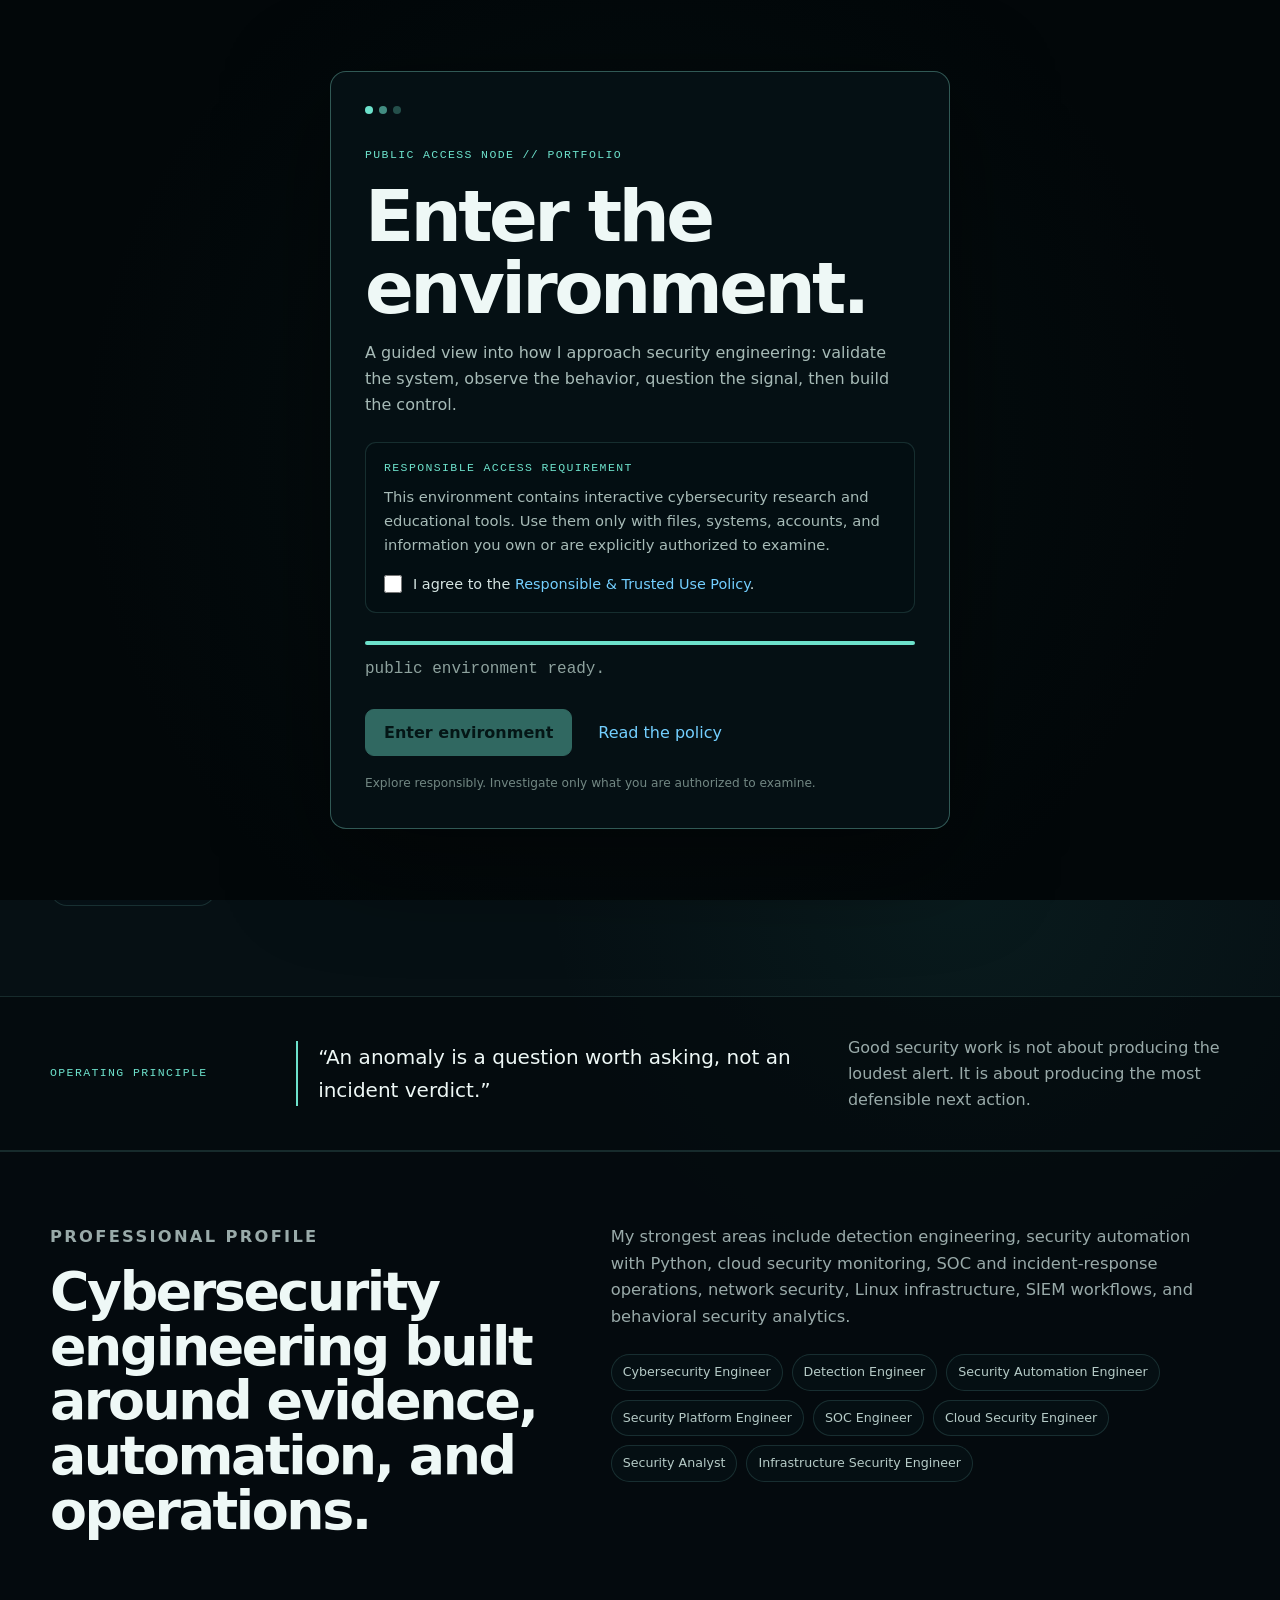
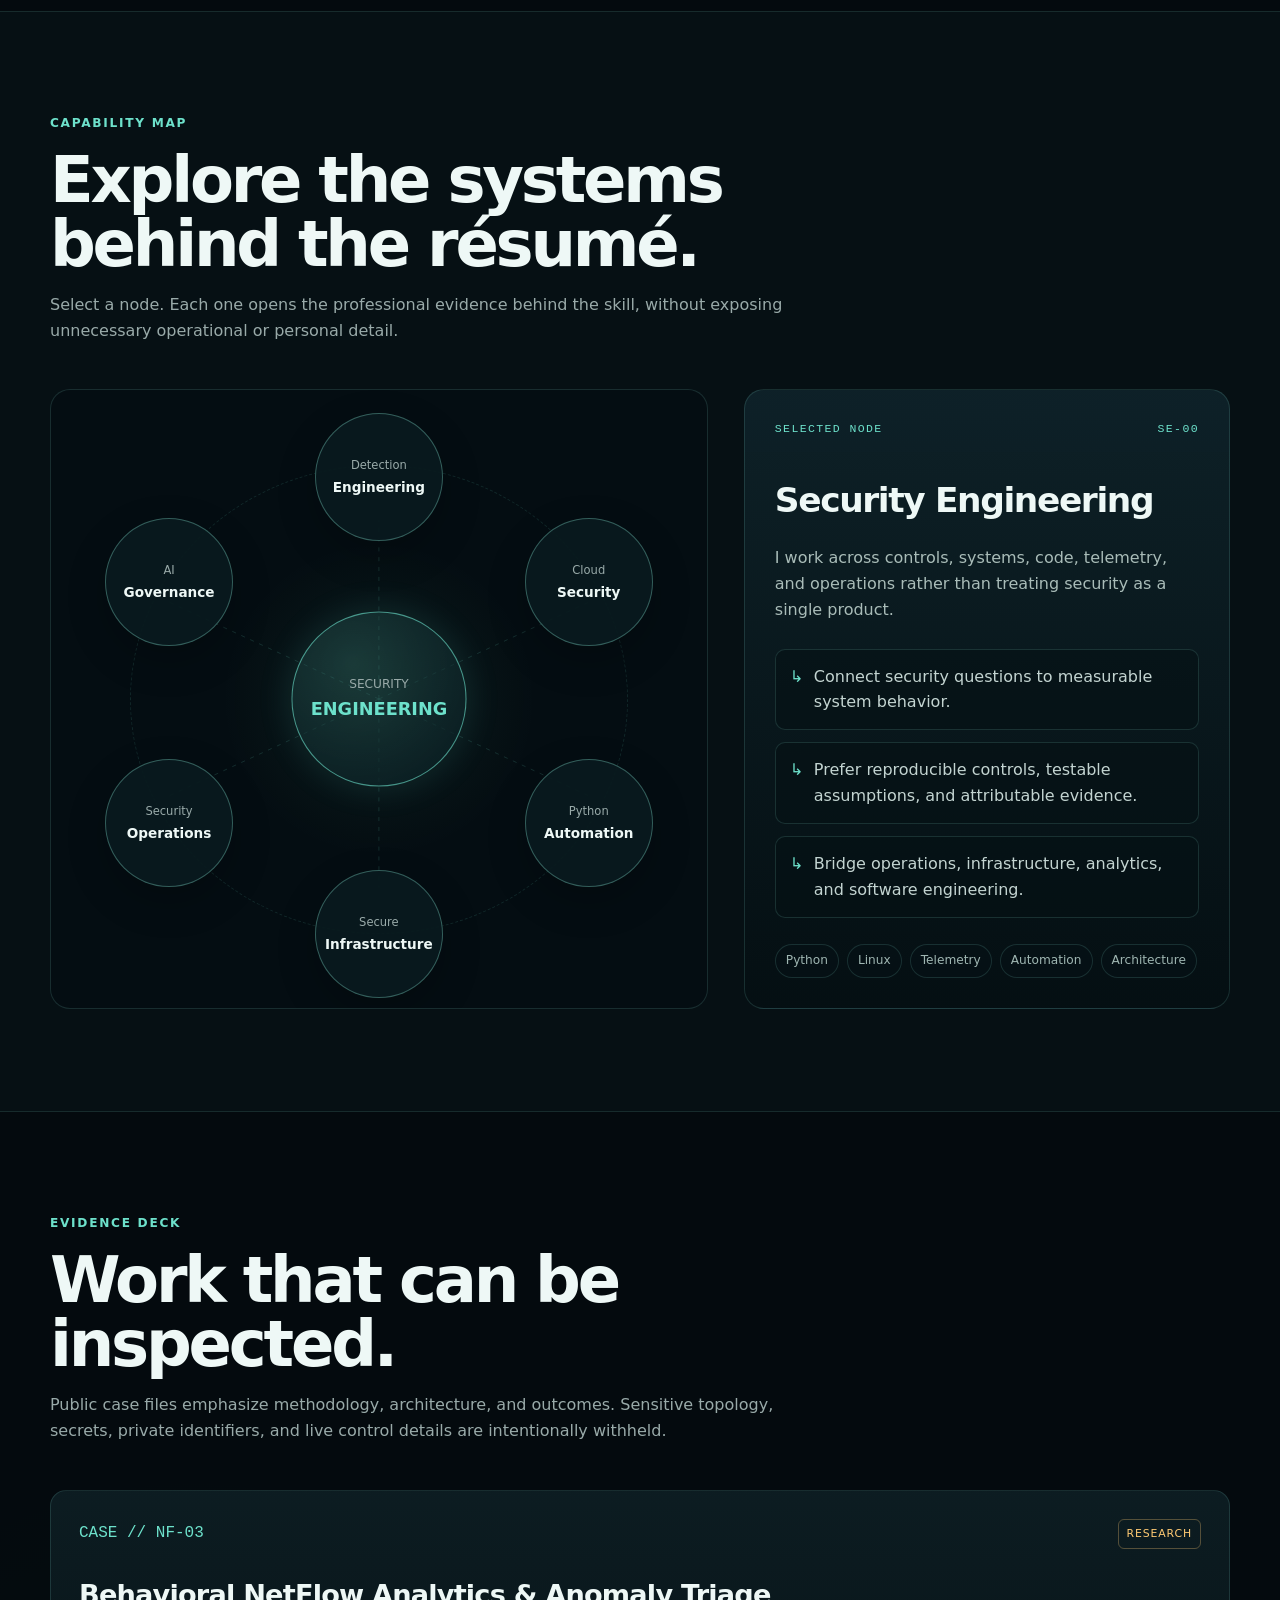
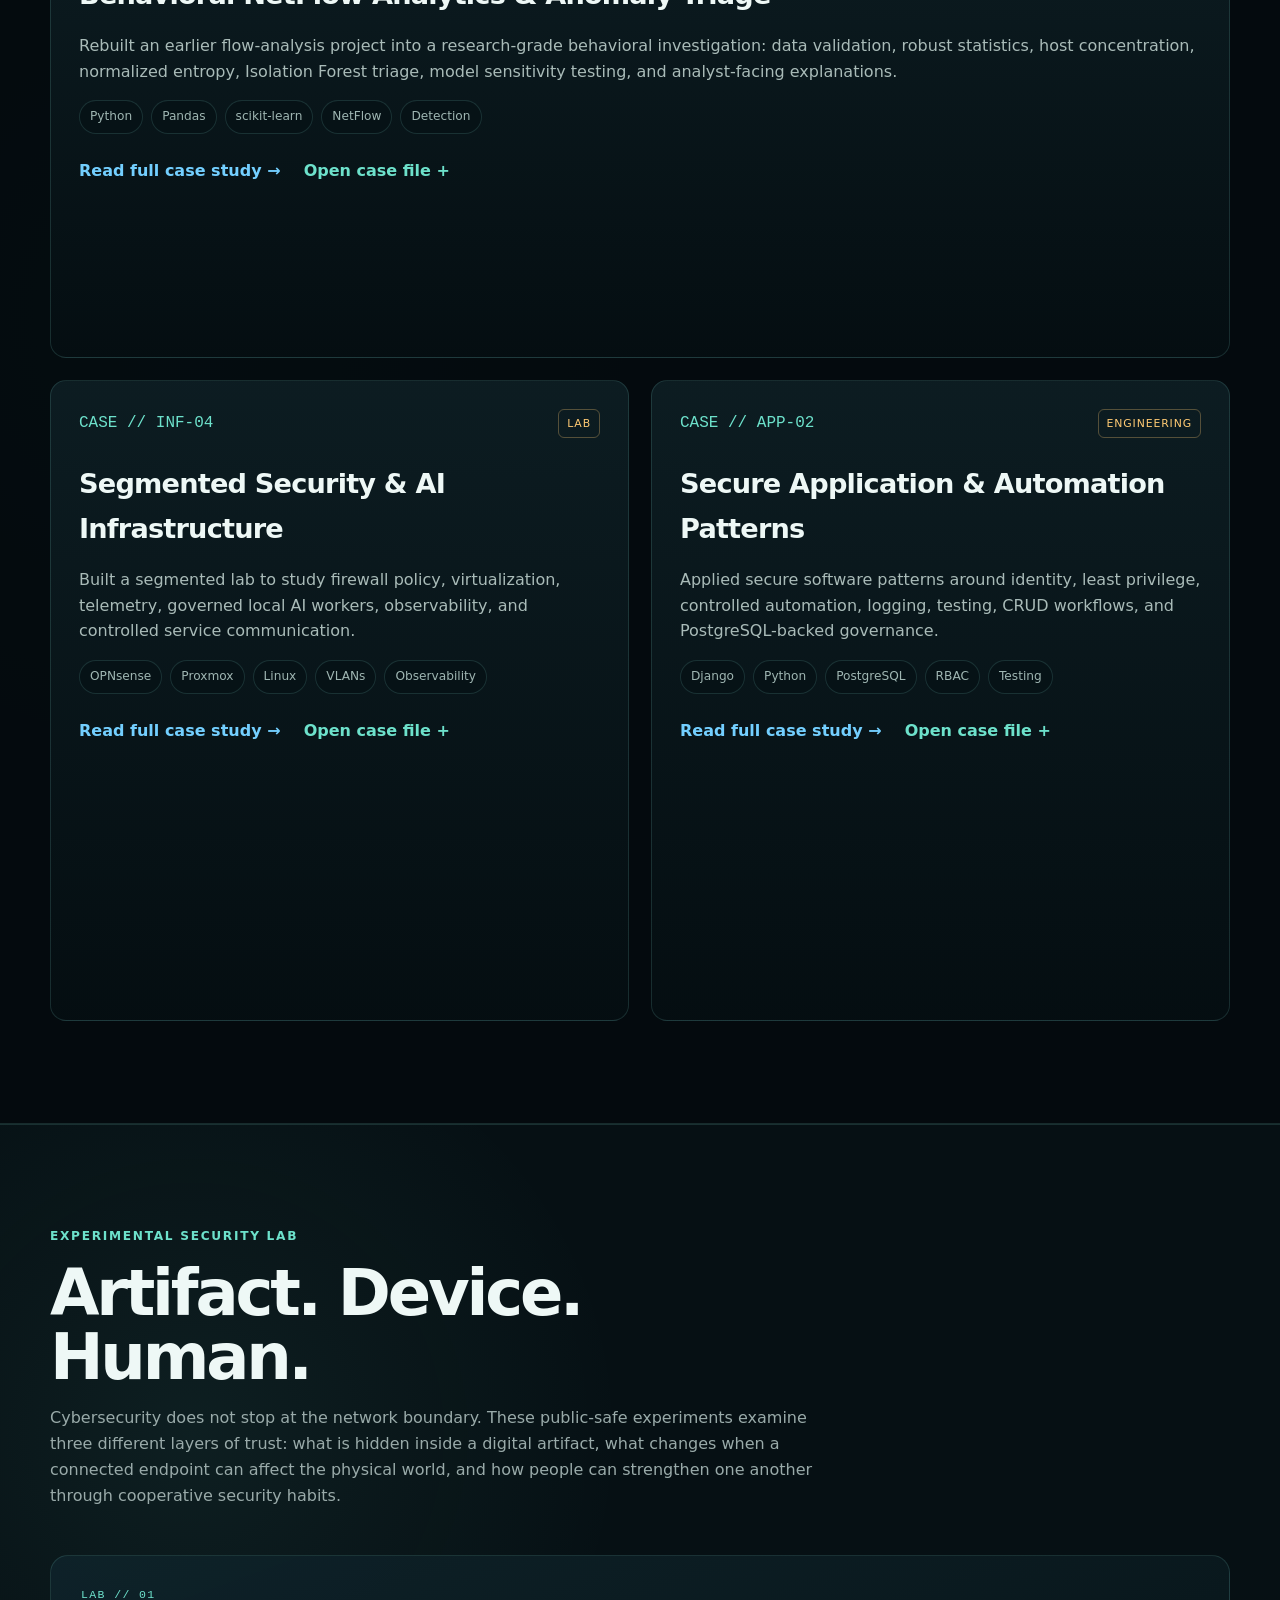
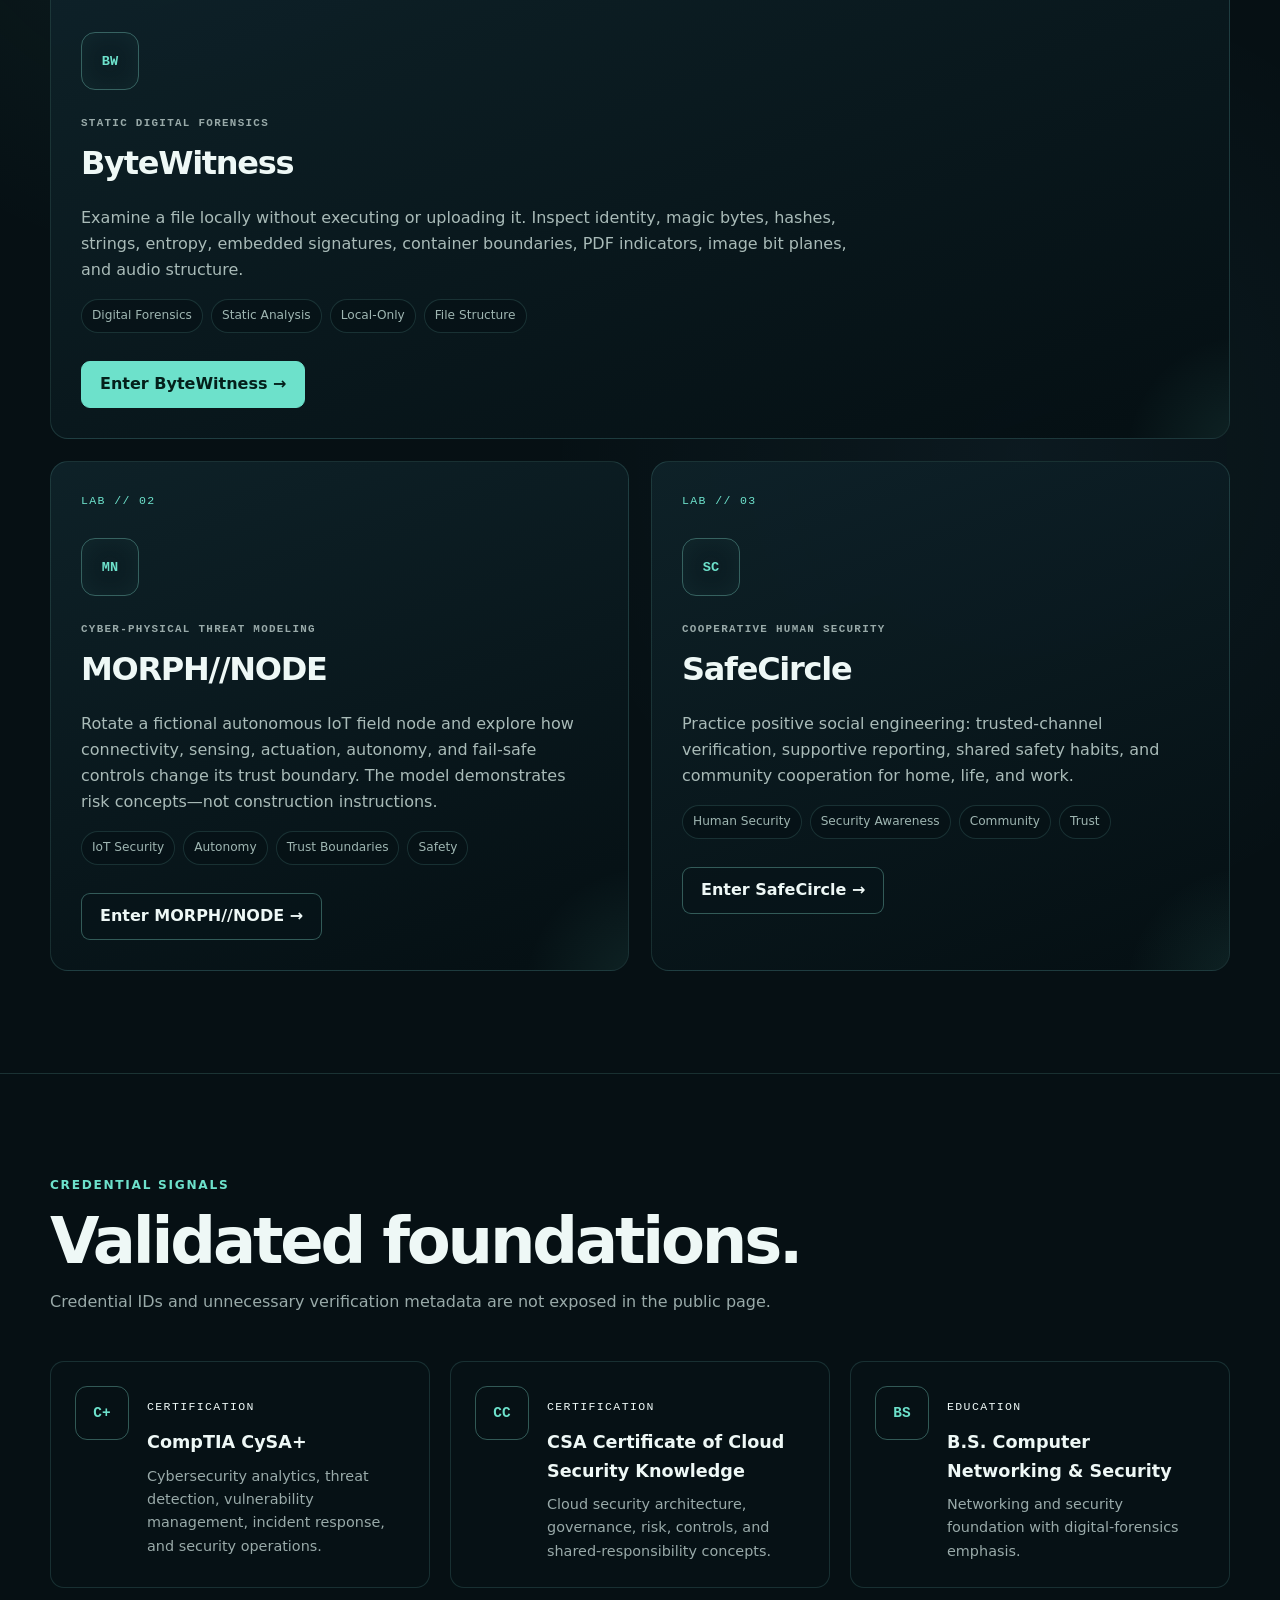
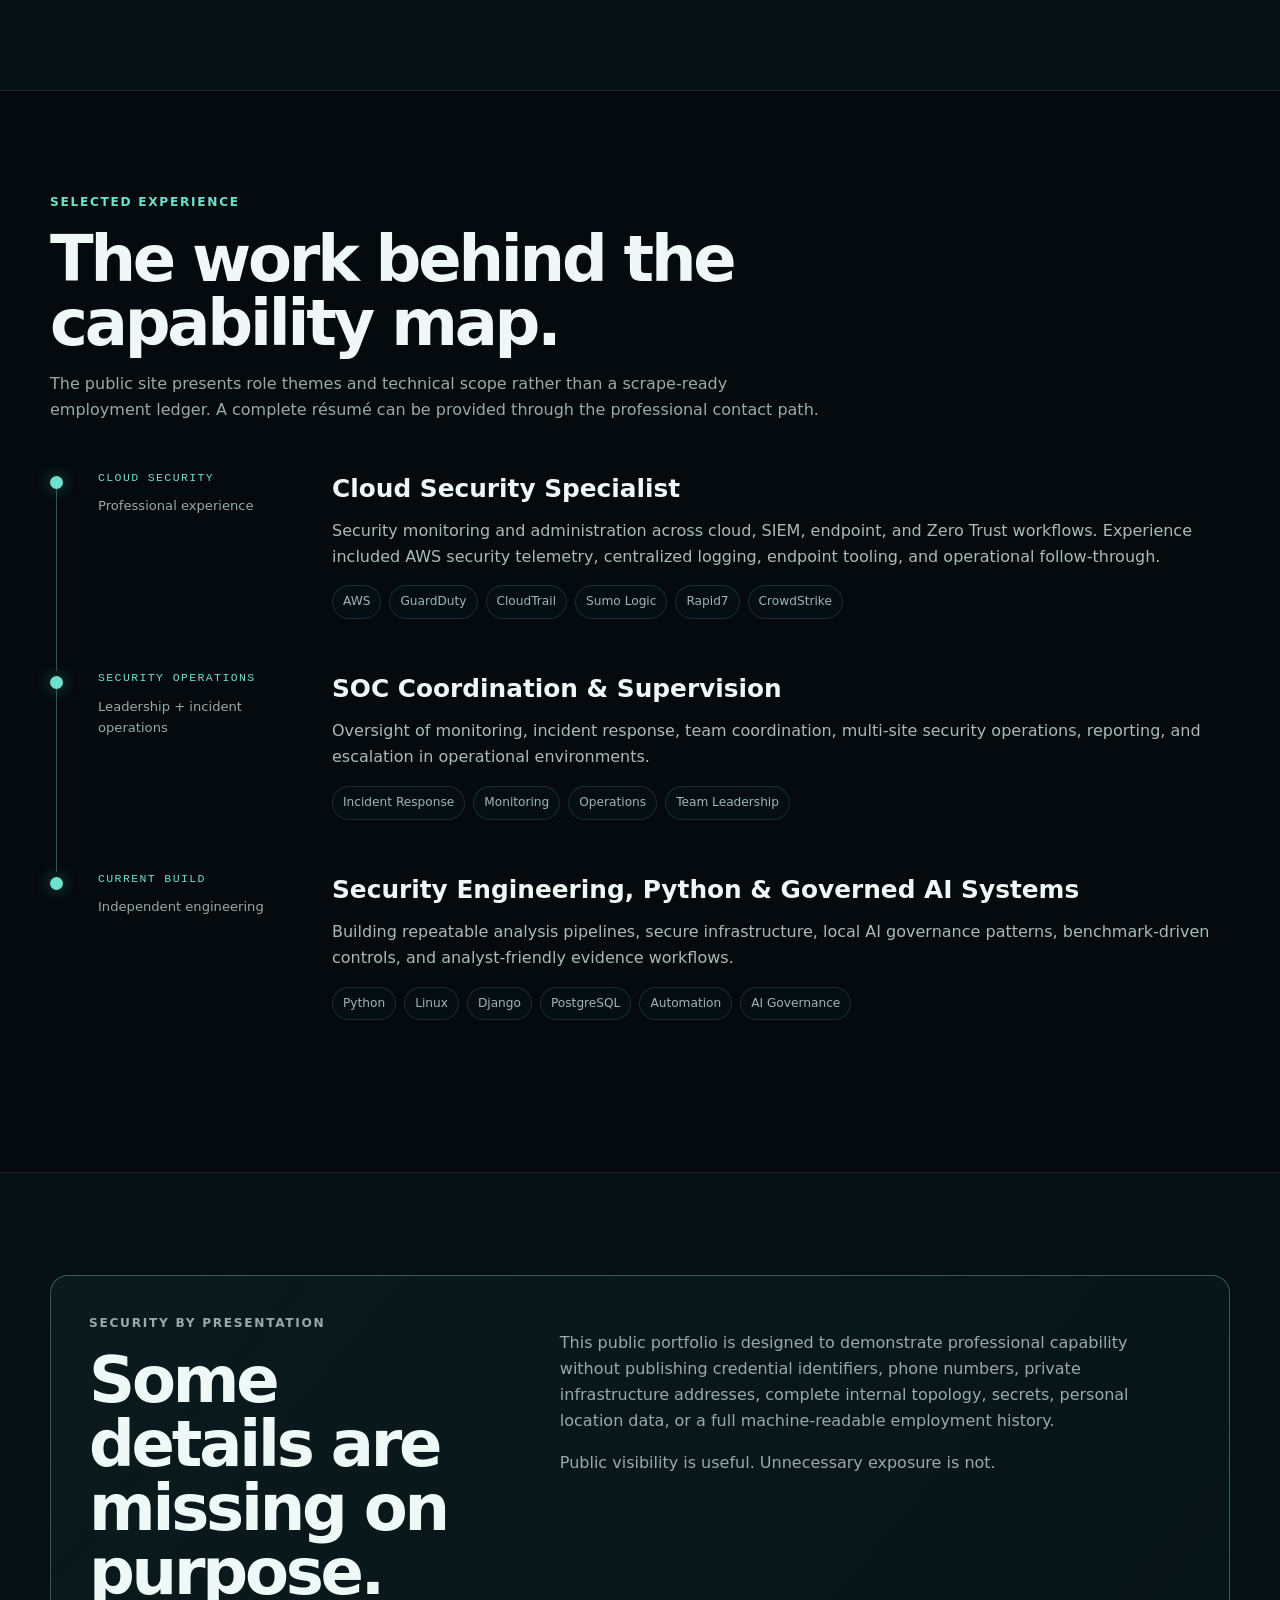
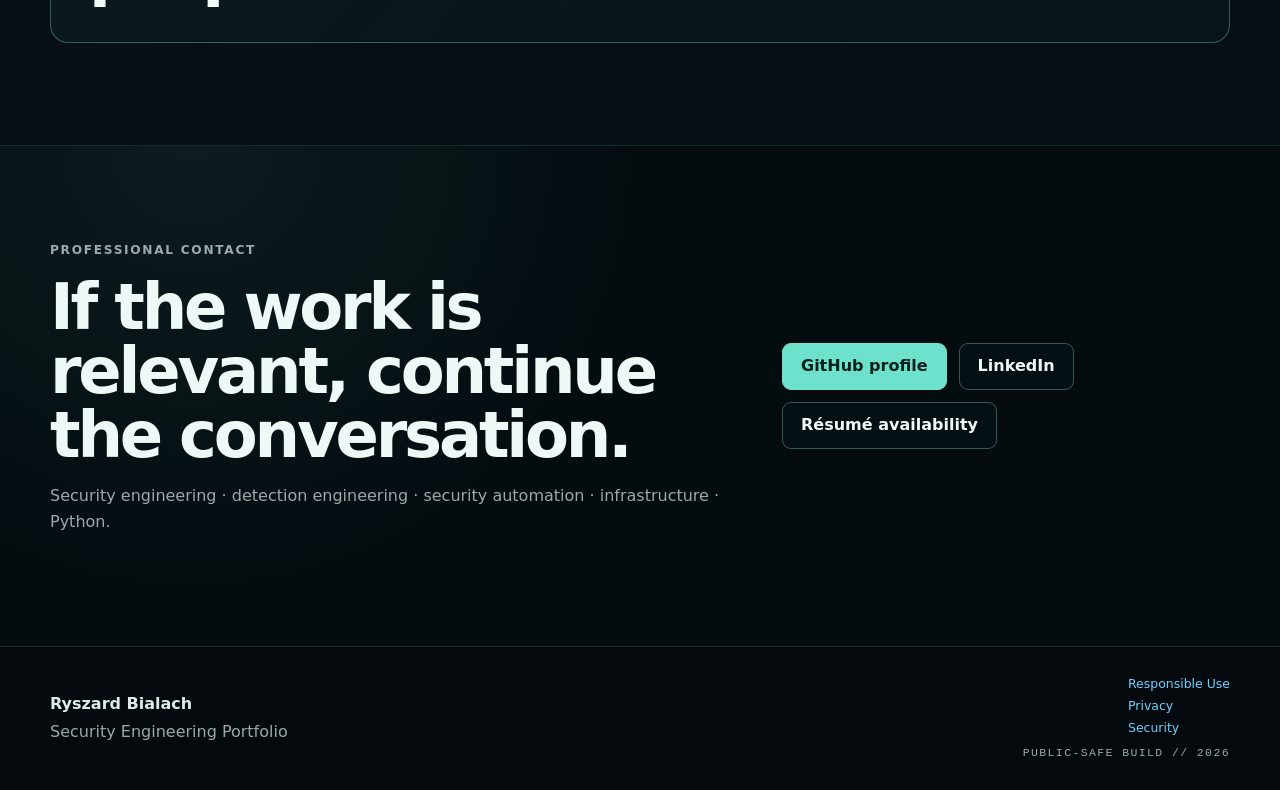
==== commit 806f06ef: "Add files via upload" ====
--- a/index.html
+++ b/index.html
@@ -63,12 +63,35 @@
         A guided view into how I approach security engineering:
         validate the system, observe the behavior, question the signal, then build the control.
       </p>
+
+      <div class="trusted-use-summary">
+        <p class="mono micro">RESPONSIBLE ACCESS REQUIREMENT</p>
+        <p>
+          This environment contains interactive cybersecurity research and educational tools.
+          Use them only with files, systems, accounts, and information you own or are explicitly
+          authorized to examine.
+        </p>
+
+        <label class="trusted-check" for="trusted-use-check">
+          <input id="trusted-use-check" type="checkbox" />
+          <span>
+            I agree to the
+            <a href="trusted-use.html" target="_blank" rel="noopener noreferrer">Responsible &amp; Trusted Use Policy</a>.
+          </span>
+        </label>
+      </div>
+
       <div class="boot-progress" aria-hidden="true">
         <div id="boot-progress-bar"></div>
       </div>
       <div class="boot-status mono" id="boot-status">initializing public-safe profile…</div>
-      <button id="enter-btn" class="btn primary" type="button">Enter environment</button>
-      <button id="skip-btn" class="text-btn" type="button">Skip animation</button>
+
+      <div class="trusted-actions">
+        <button id="enter-btn" class="btn primary" type="button" disabled aria-disabled="true">Enter environment</button>
+        <a class="text-btn trusted-policy-link" href="trusted-use.html" target="_blank" rel="noopener noreferrer">Read the policy</a>
+      </div>
+
+      <p class="trusted-footnote">Explore responsibly. Investigate only what you are authorized to examine.</p>
     </div>
   </div>
 
@@ -590,8 +613,13 @@
         <strong>Ryszard Bialach</strong>
         <span>Security Engineering Portfolio</span>
       </div>
-      <div class="mono micro">
-        PUBLIC-SAFE BUILD // <span id="year"></span>
+      <div class="footer-meta">
+        <div class="footer-policy-links">
+          <a href="trusted-use.html#responsible-use">Responsible Use</a>
+          <a href="trusted-use.html#privacy">Privacy</a>
+          <a href=".well-known/security.txt">Security</a>
+        </div>
+        <div class="mono micro">PUBLIC-SAFE BUILD // <span id="year"></span></div>
       </div>
     </div>
   </footer>
--- a/styles.css
+++ b/styles.css
@@ -1106,3 +1106,38 @@
 @media (max-width: 560px) {
   .tool-stat-grid { grid-template-columns: 1fr; }
 }
+
+
+/* =========================================================
+   Responsible & Trusted Use Gate / Policy Links
+   ========================================================= */
+.trusted-use-summary { margin-top:24px; padding:16px 18px; border:1px solid var(--line); border-radius:11px; background:rgba(3,13,17,.55); }
+.trusted-use-summary > .micro { margin:0 0 8px; color:var(--teal); }
+.trusted-use-summary > p:not(.micro) { margin:0; color:#a7bbb7; font-size:.92rem; }
+.trusted-check { display:grid; grid-template-columns:auto 1fr; gap:11px; align-items:start; margin-top:16px; color:#d4e4e1; cursor:pointer; font-size:.9rem; }
+.trusted-check input { width:18px; height:18px; margin:2px 0 0; accent-color:var(--teal); }
+.trusted-check a, .trusted-policy-link, .footer-policy-links a { color:var(--cyan); }
+.trusted-check a:hover, .trusted-policy-link:hover, .footer-policy-links a:hover { color:var(--teal); }
+.trusted-actions { display:flex; align-items:center; flex-wrap:wrap; gap:14px; }
+#enter-btn:disabled { opacity:.42; cursor:not-allowed; transform:none; }
+.trusted-footnote { margin:18px 0 0; color:#728783; font-size:.76rem; }
+.footer-meta { display:grid; justify-items:end; gap:6px; }
+.footer-policy-links { display:flex; flex-wrap:wrap; justify-content:flex-end; gap:12px; font-size:.78rem; }
+.policy-main { padding:90px 0 110px; }
+.policy-hero { max-width:920px; margin-bottom:46px; }
+.policy-hero h1 { margin:0; font-size:clamp(3rem,7vw,6.2rem); line-height:.94; letter-spacing:-.06em; }
+.policy-hero > p { color:var(--muted); max-width:800px; font-size:1.06rem; }
+.policy-version { margin-top:18px; color:#728783; font:700 .68rem/1.4 "SFMono-Regular",Consolas,monospace; letter-spacing:.1em; }
+.policy-grid { display:grid; grid-template-columns:250px 1fr; gap:50px; }
+.policy-nav { position:sticky; top:95px; align-self:start; display:grid; gap:6px; padding:18px; border:1px solid var(--line); border-radius:12px; background:rgba(7,19,23,.72); }
+.policy-nav a { padding:8px 9px; color:#a9bbb8; border-radius:7px; }
+.policy-nav a:hover { color:var(--teal); background:rgba(109,225,203,.06); }
+.policy-content section { scroll-margin-top:95px; padding:0 0 42px; }
+.policy-content section + section { padding-top:38px; border-top:1px solid var(--line); }
+.policy-content h2 { margin:0 0 14px; font-size:2rem; letter-spacing:-.035em; }
+.policy-content h3 { margin:26px 0 9px; font-size:1.08rem; }
+.policy-content p, .policy-content li { color:#aebfbc; }
+.policy-content li + li { margin-top:8px; }
+.policy-callout { padding:18px; border:1px solid var(--line-strong); border-radius:11px; background:rgba(8,27,31,.62); color:#d0e2de; }
+.policy-not-legal { margin-top:34px; color:#748985; font-size:.79rem; }
+@media (max-width:780px) { .footer-meta{justify-items:start;} .footer-policy-links{justify-content:flex-start;} .policy-grid{grid-template-columns:1fr;} .policy-nav{position:static;} }
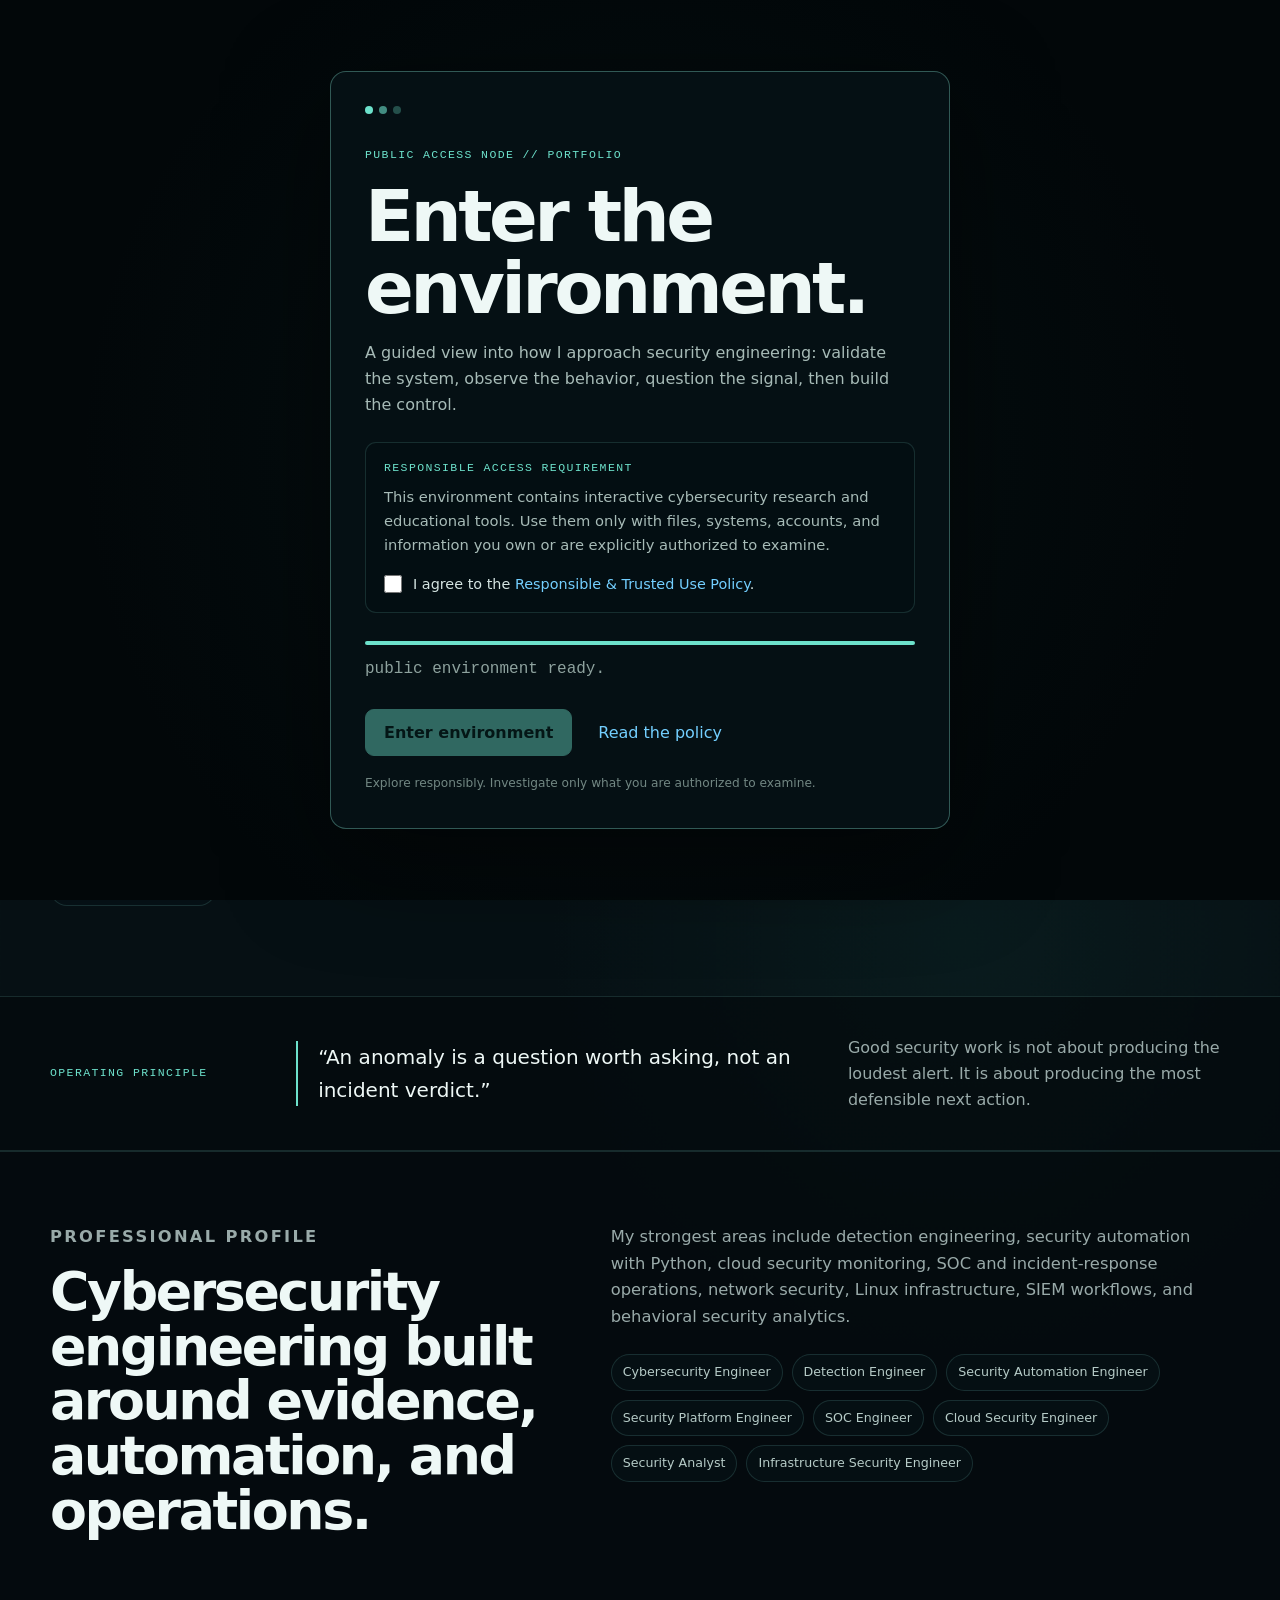
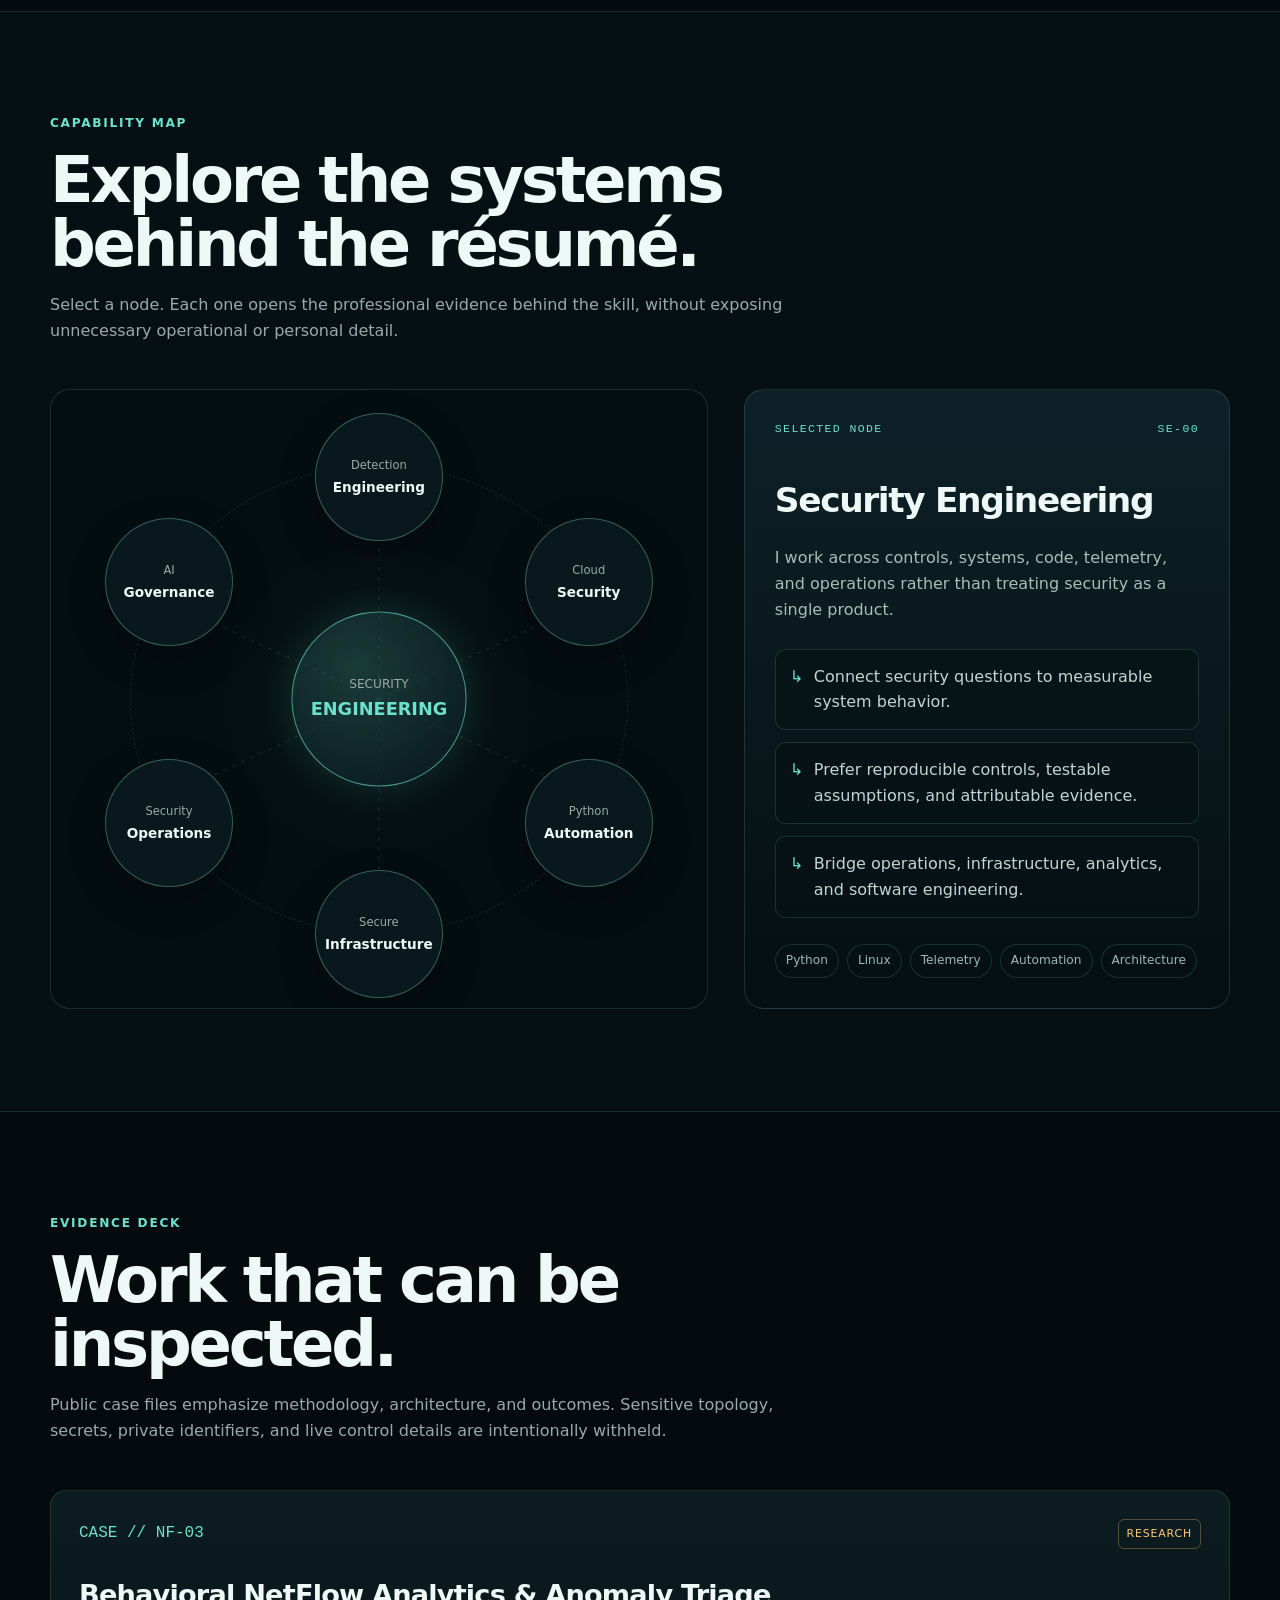
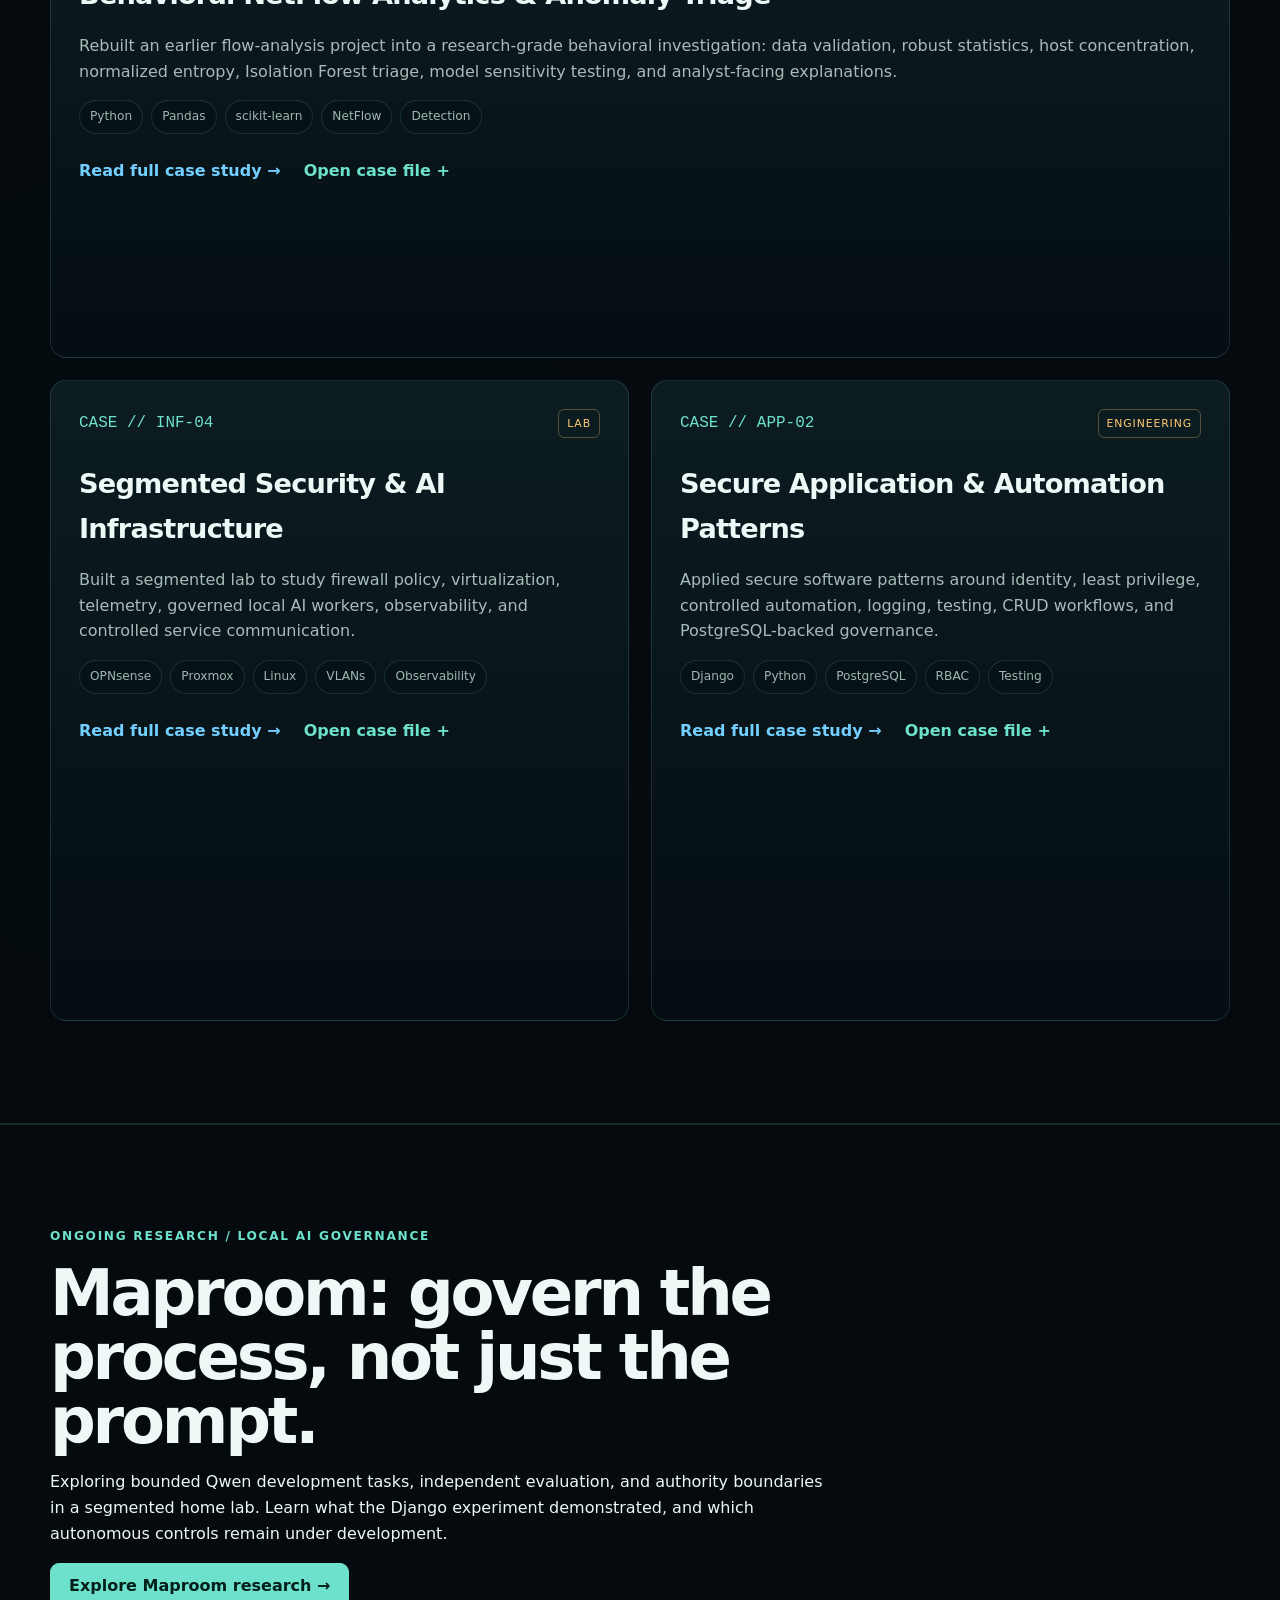
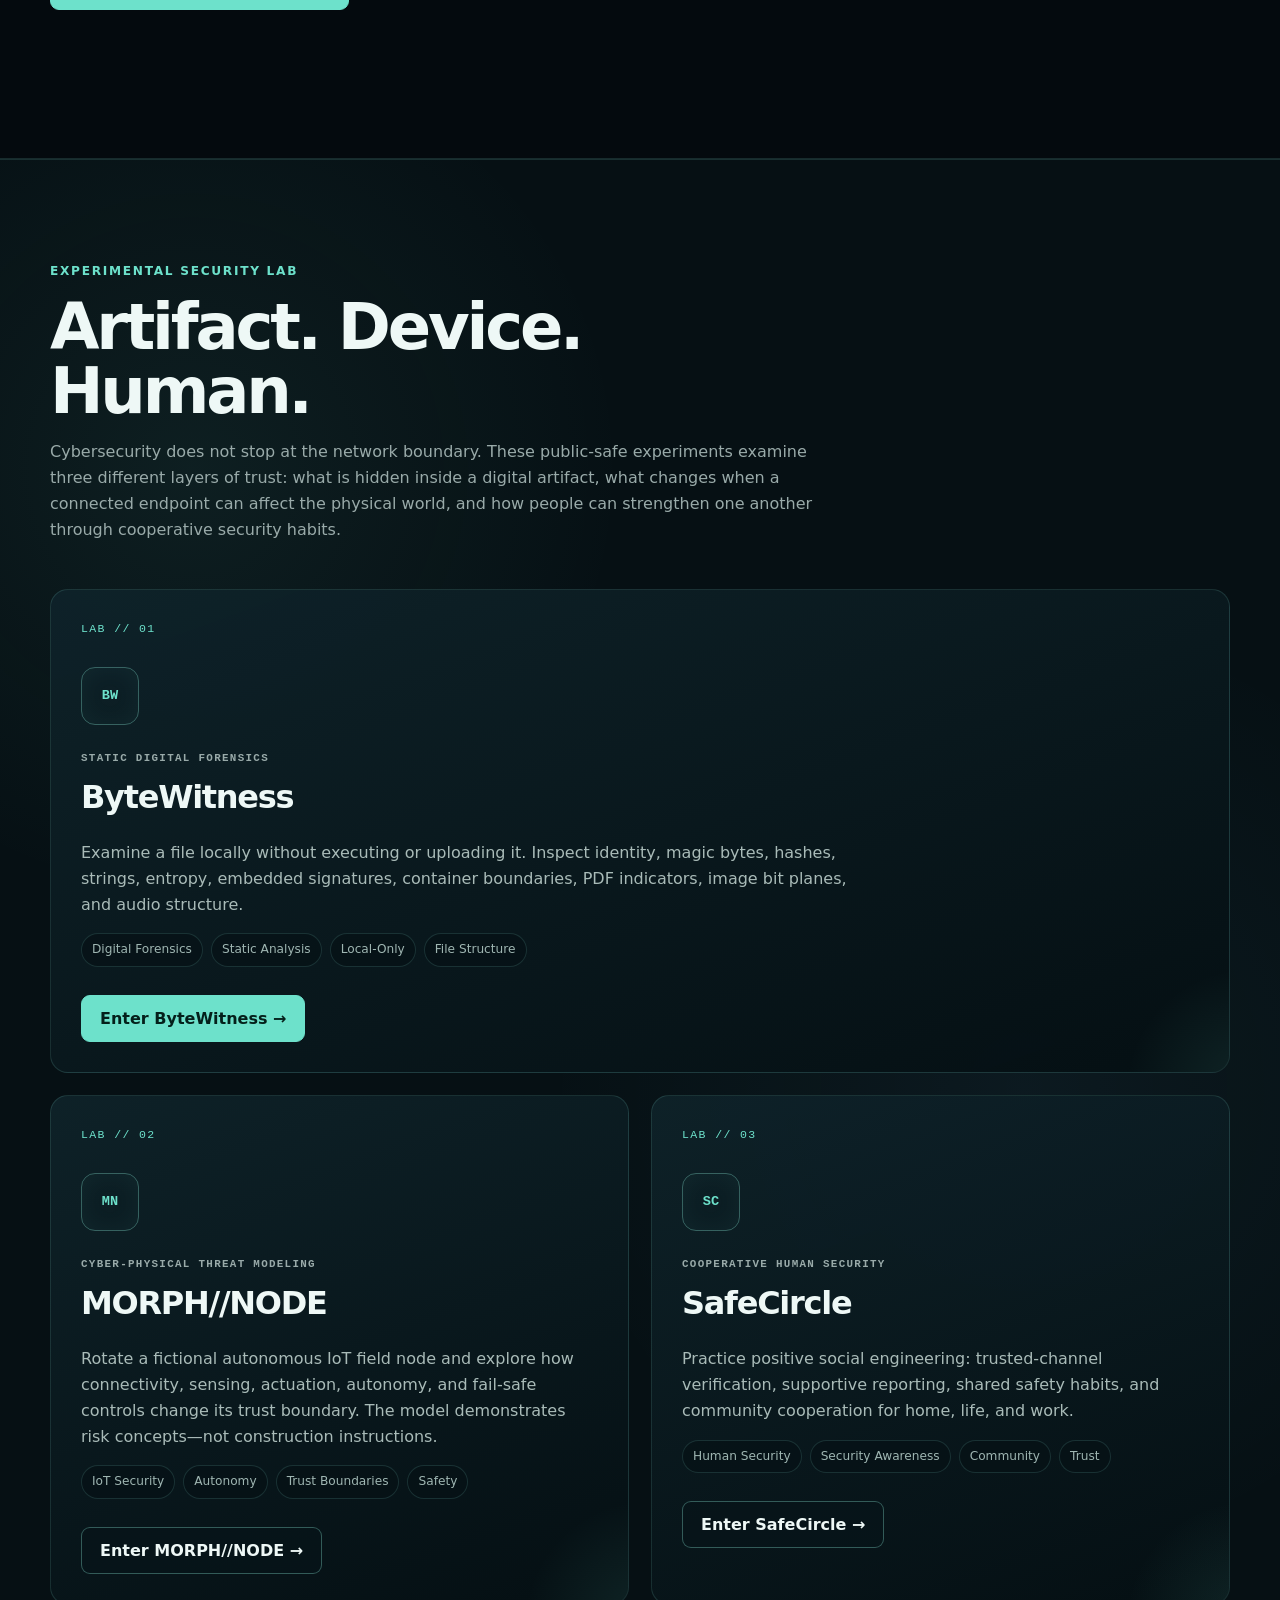
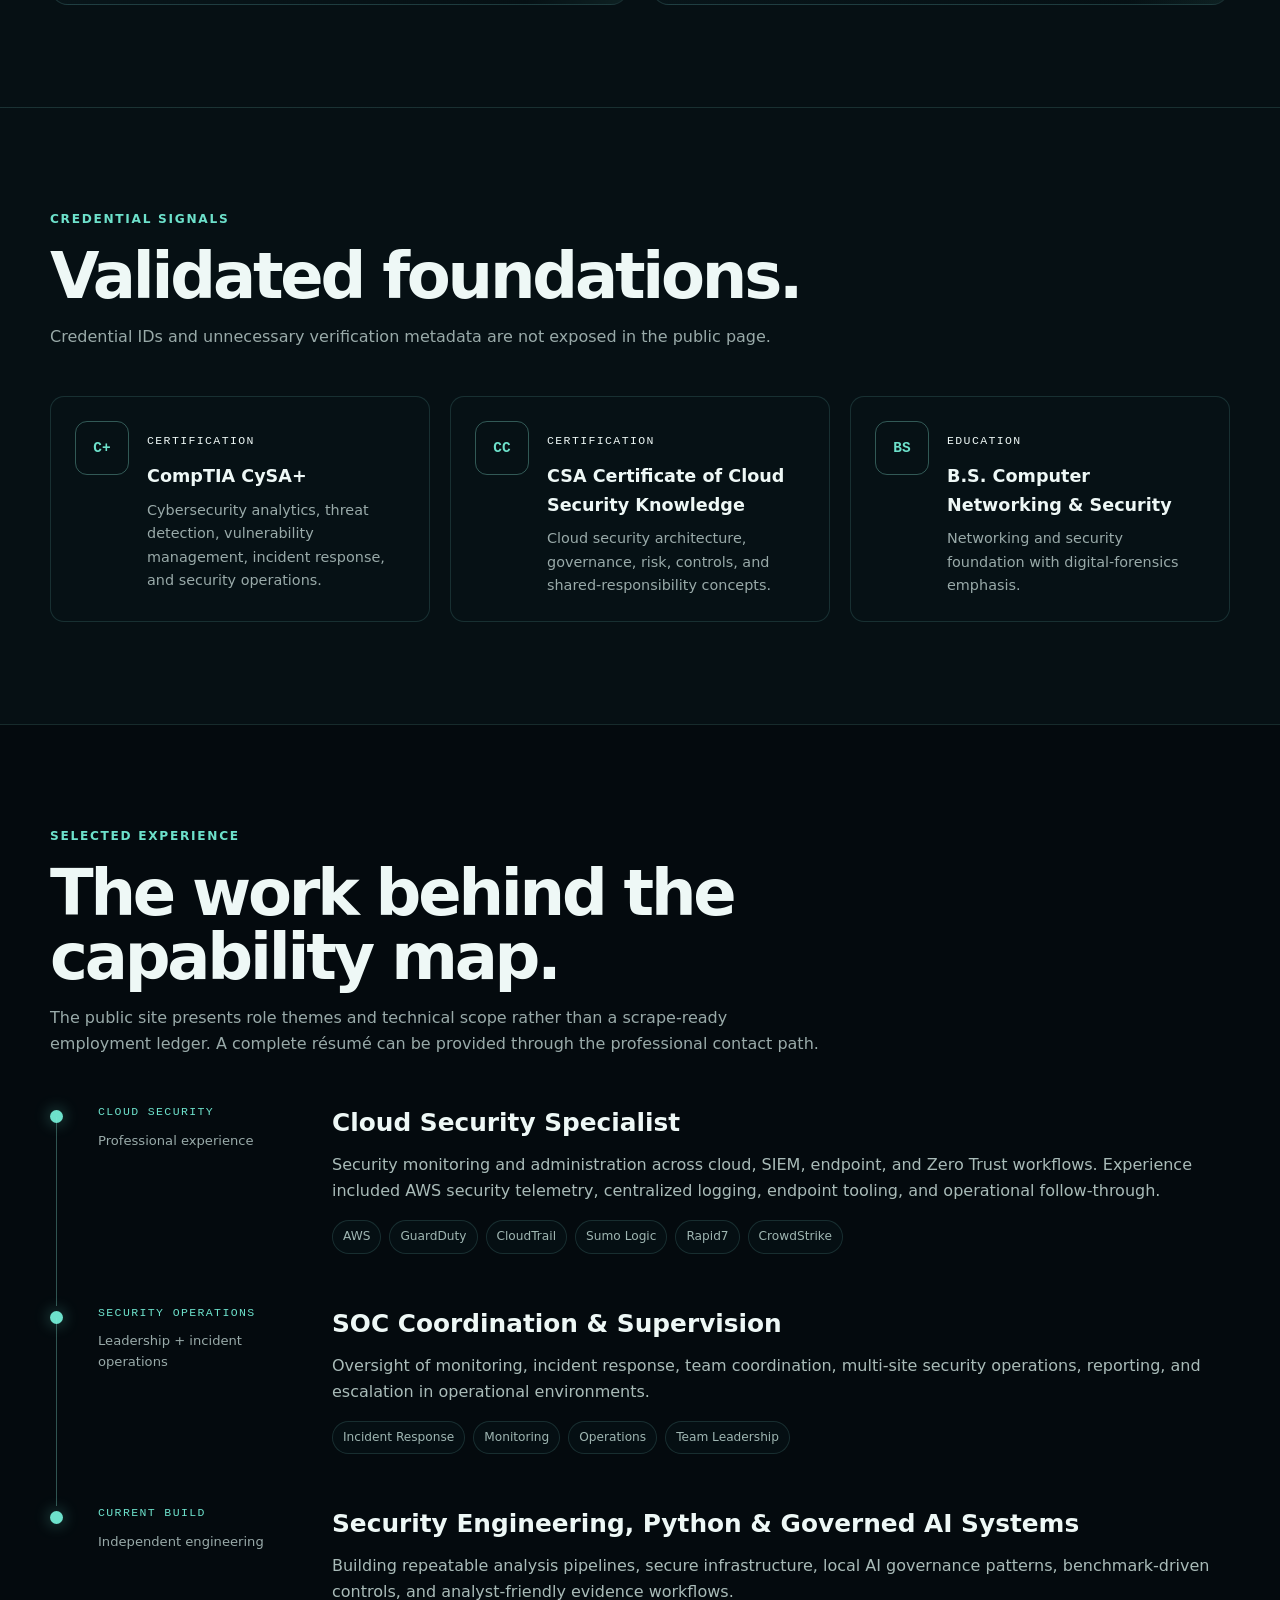
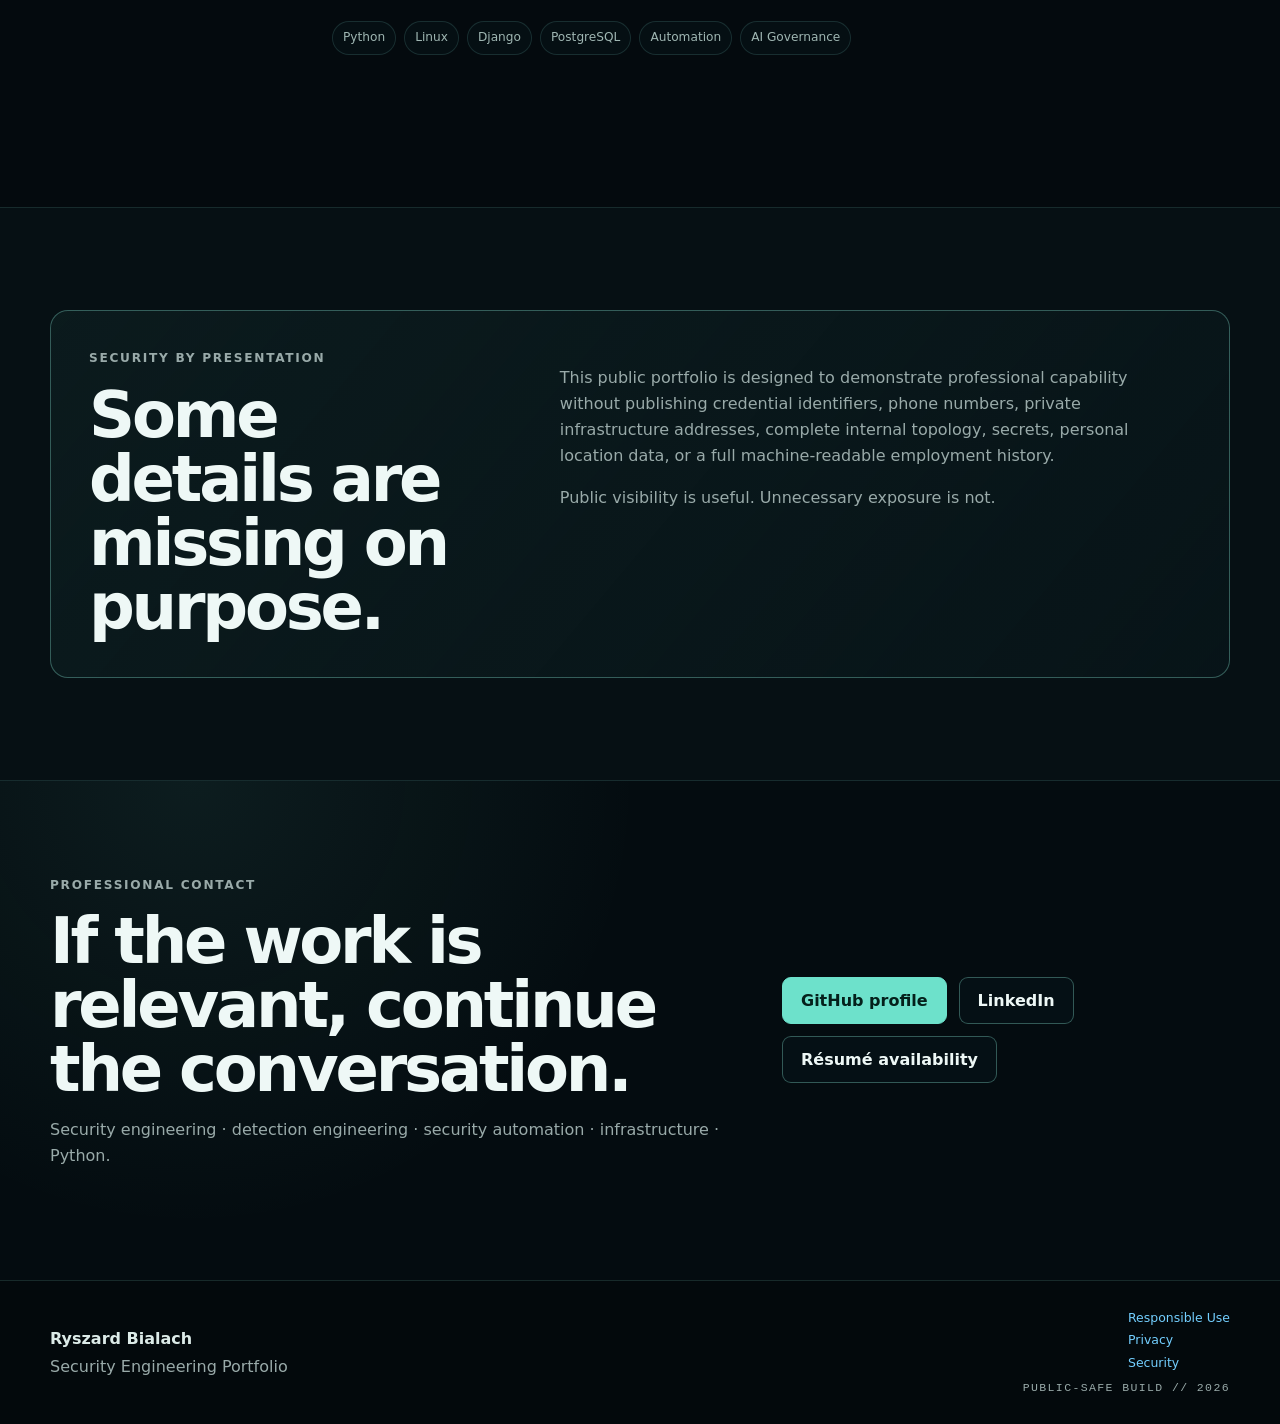
==== commit f3b502fe: "Add files via upload added maproom project page." ====
--- a/index.html
+++ b/index.html
@@ -390,6 +390,17 @@
     </section>
 
 
+    <section id="maproom" class="section section-dark">
+      <div class="shell">
+        <div class="section-heading reveal">
+          <p class="eyebrow">ONGOING RESEARCH / LOCAL AI GOVERNANCE</p>
+          <h2>Maproom: govern the process, not just the prompt.</h2>
+          <p>Exploring bounded Qwen development tasks, independent evaluation, and authority boundaries in a segmented home lab. Learn what the Django experiment demonstrated, and which autonomous controls remain under development.</p>
+          <a class="btn primary" href="maproom.html">Explore Maproom research →</a>
+        </div>
+      </div>
+    </section>
+
     <section id="lab" class="section lab-section">
       <div class="shell">
         <div class="section-heading reveal">
--- a/styles.css
+++ b/styles.css
@@ -936,6 +936,46 @@
   .footer-grid {
     align-items: flex-start;
     flex-direction: column;
+  }
+
+  /* ======================================================
+     MOBILE ACCESS / BOOT SCREEN
+     ====================================================== */
+
+  .boot-screen {
+    align-items: flex-start;
+    justify-content: flex-start;
+
+    height: 100dvh;
+    max-height: 100dvh;
+
+    overflow-x: hidden;
+    overflow-y: auto !important;
+
+    -webkit-overflow-scrolling: touch;
+    touch-action: pan-y;
+    overscroll-behavior-y: contain;
+
+    padding:
+      20px
+      14px
+      calc(88px + env(safe-area-inset-bottom));
+
+    box-sizing: border-box;
+  }
+
+  .boot-panel {
+    width: 100%;
+    max-width: 620px;
+    margin: 0 auto;
+
+    padding: 24px;
+
+    box-sizing: border-box;
+  }
+
+  .boot-mark {
+    margin-bottom: 22px;
   }
 }
 
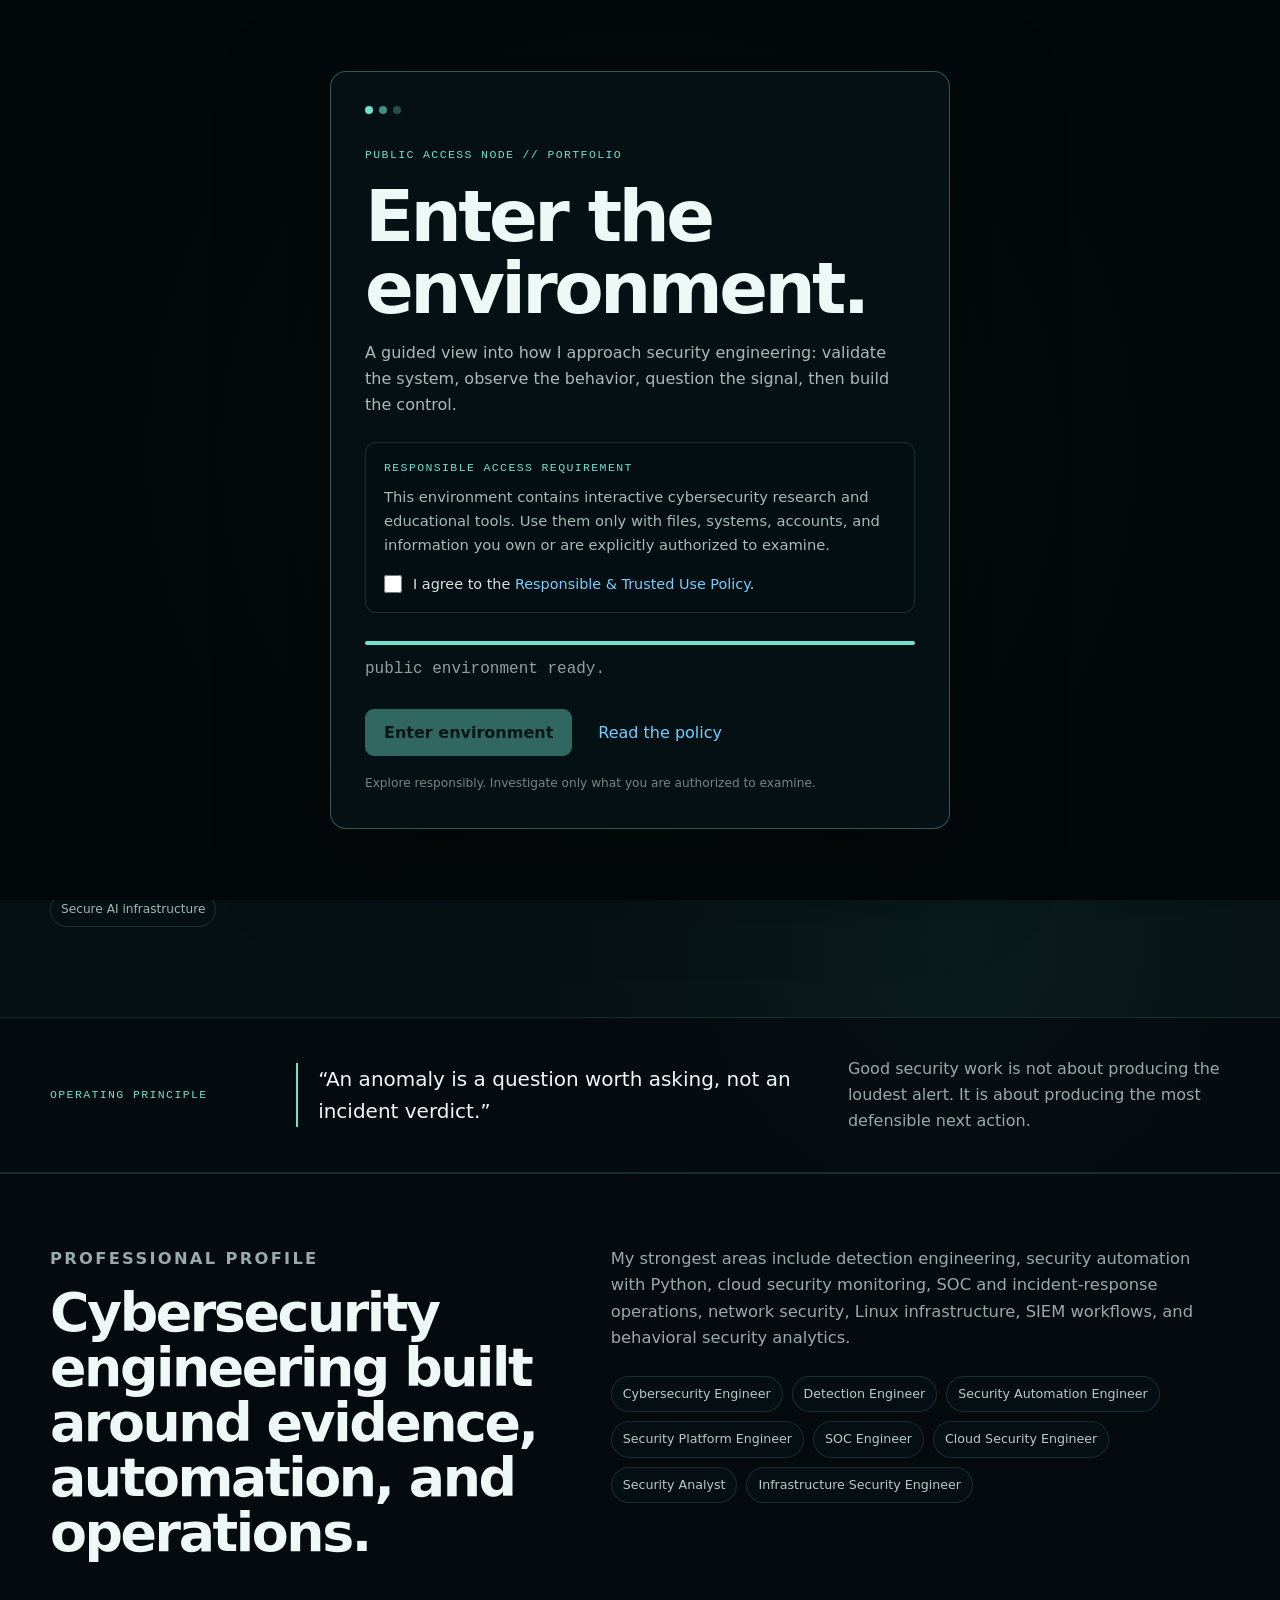
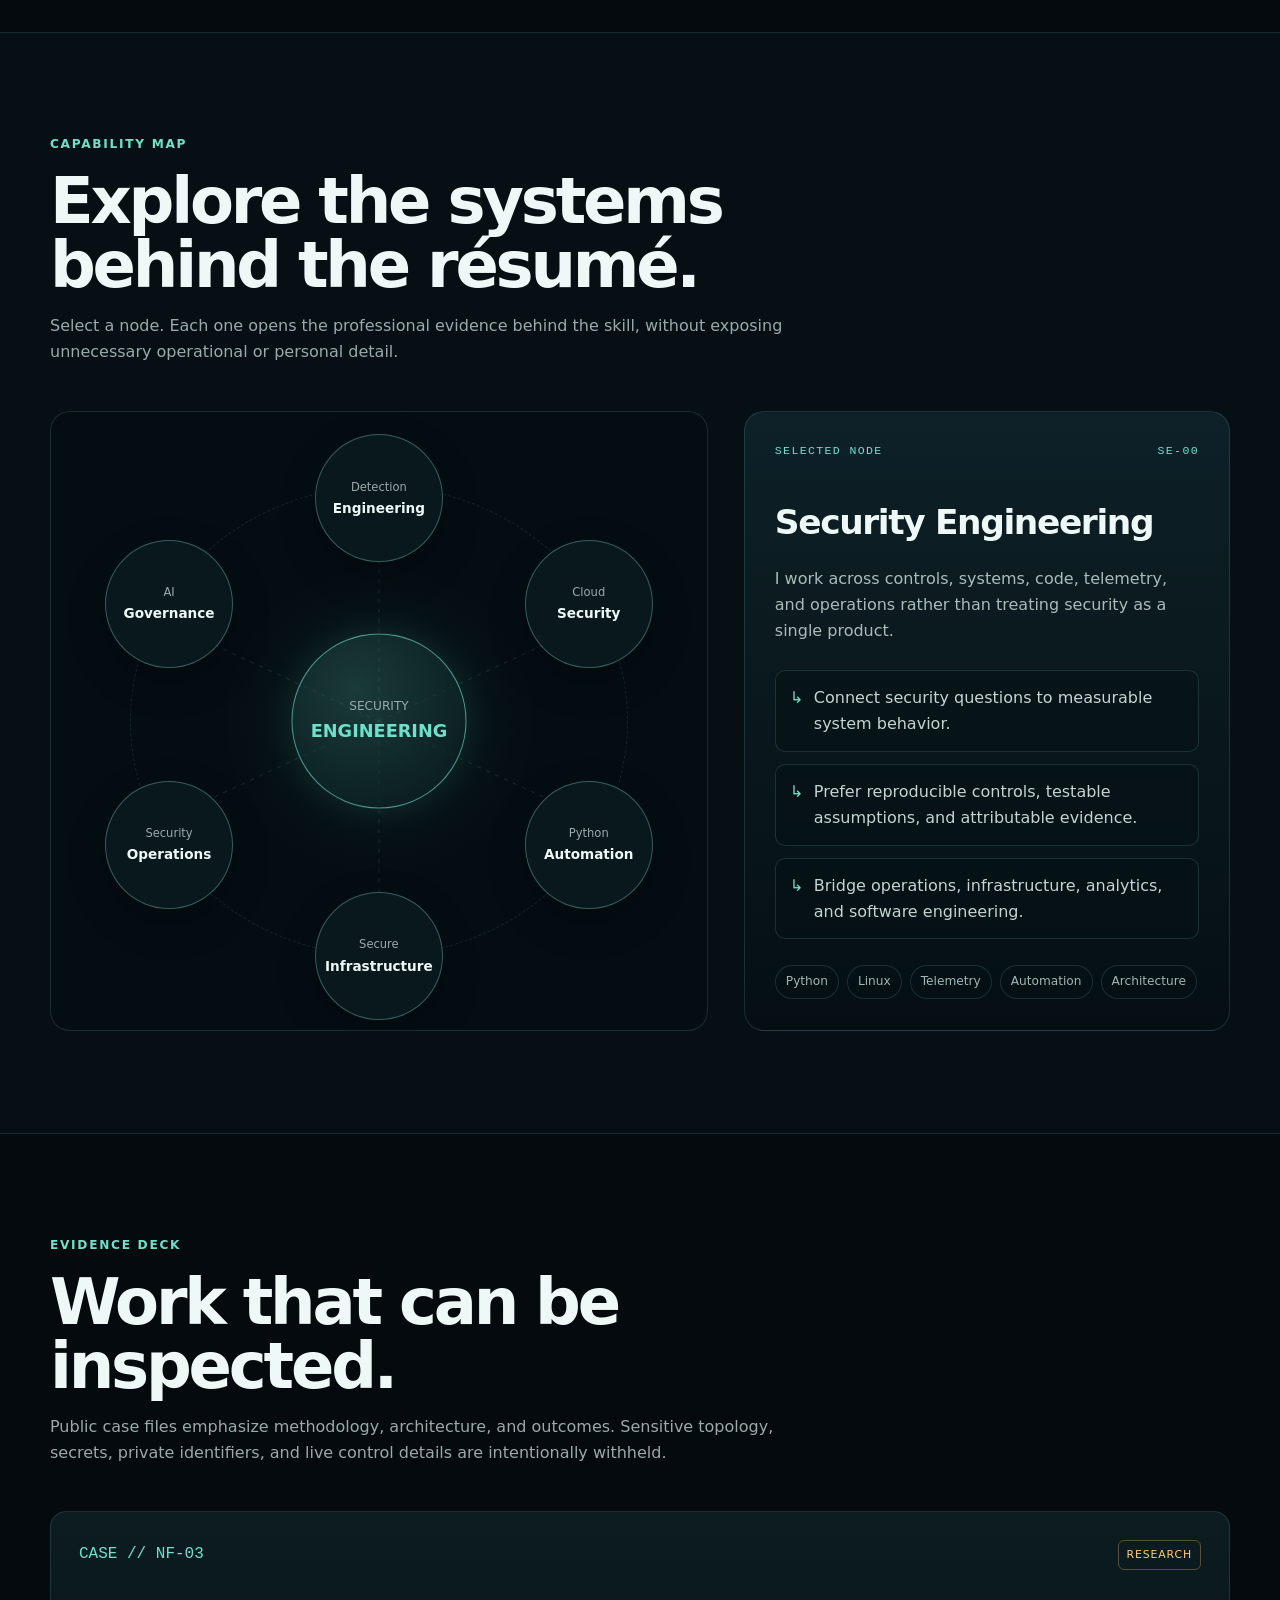
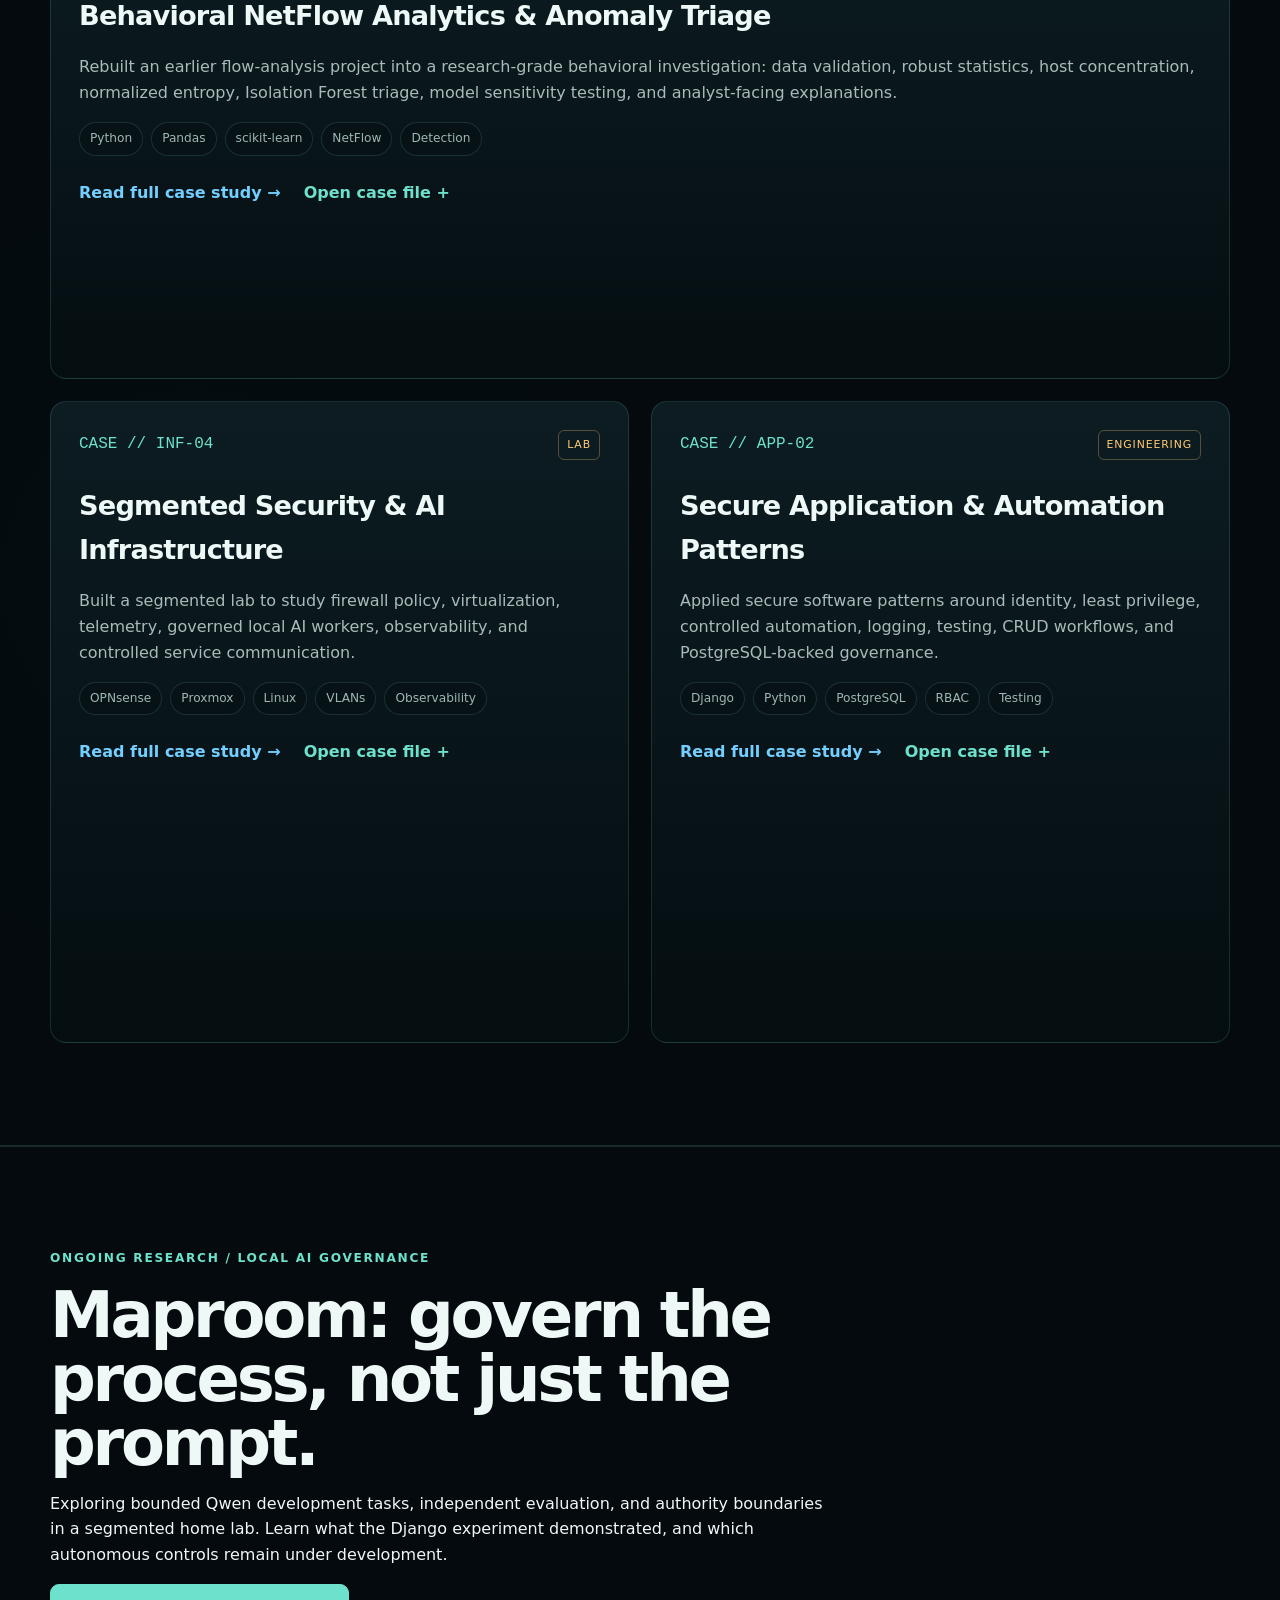
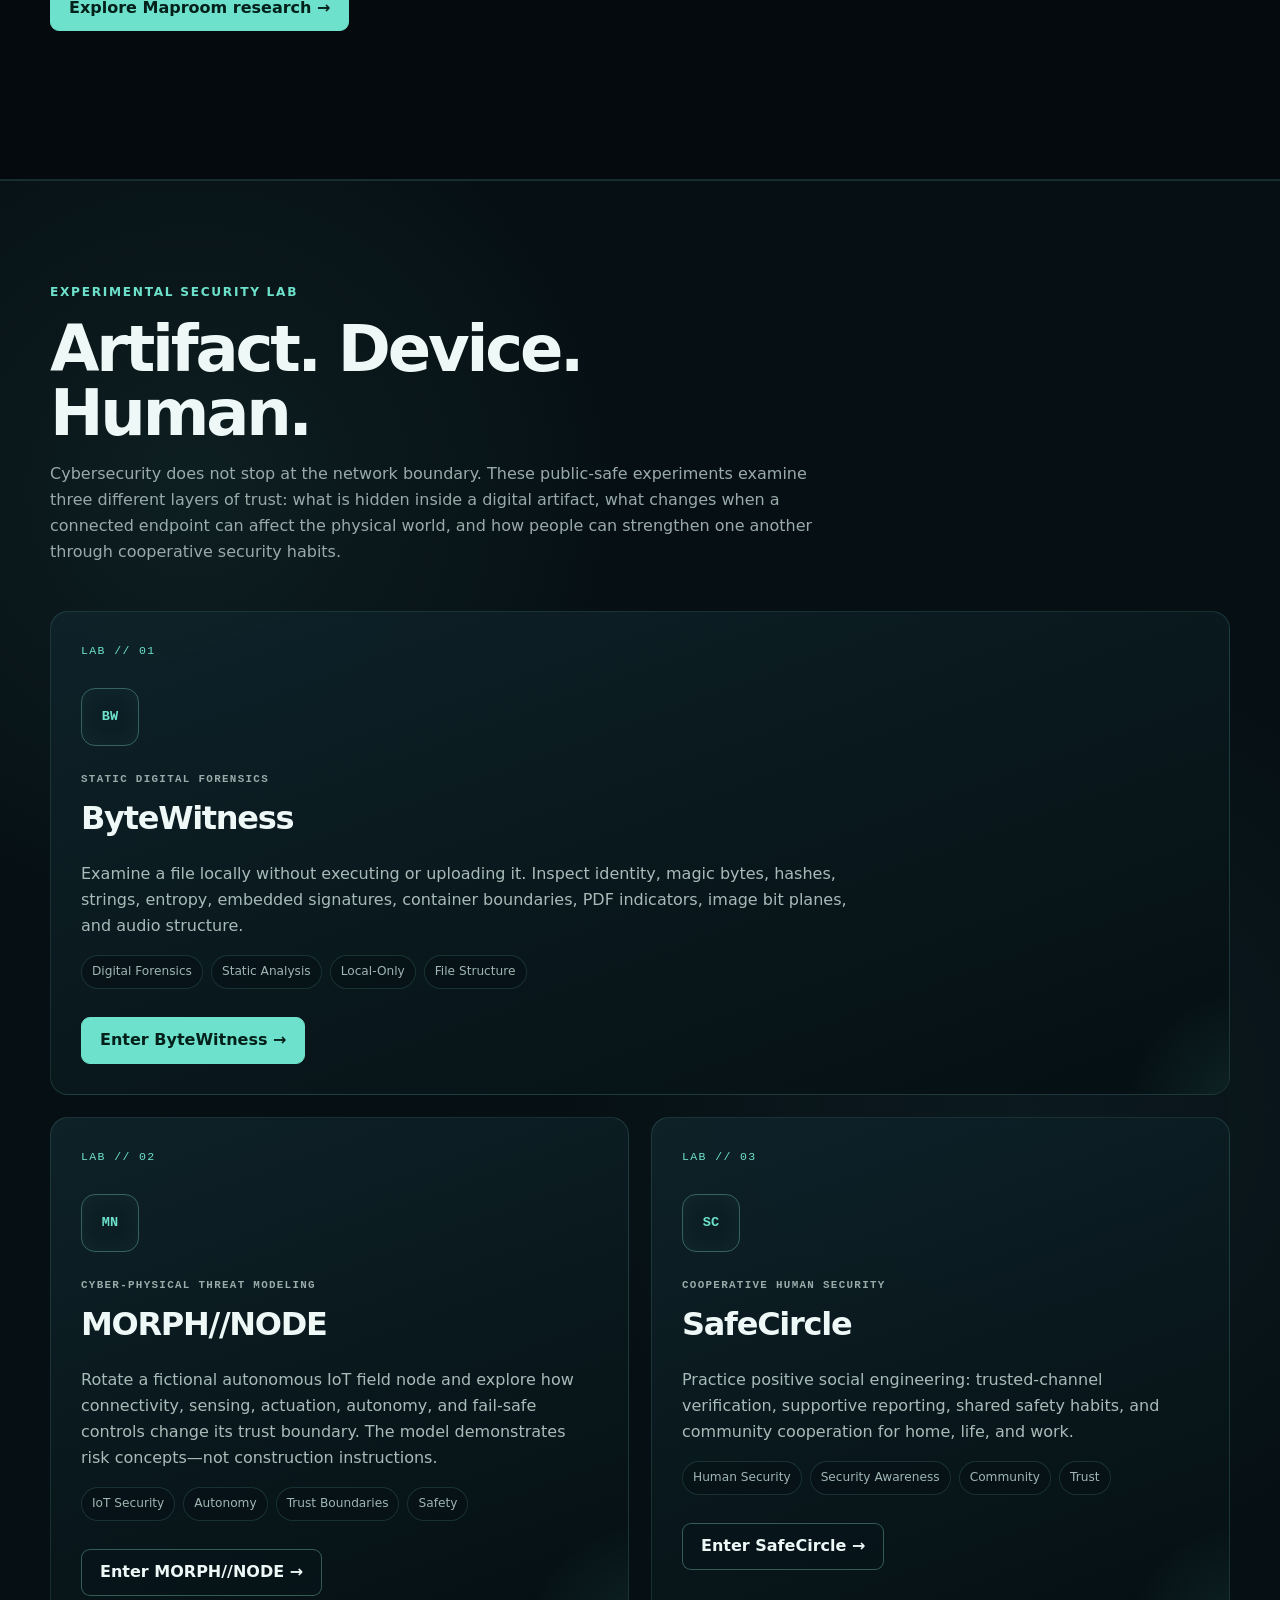
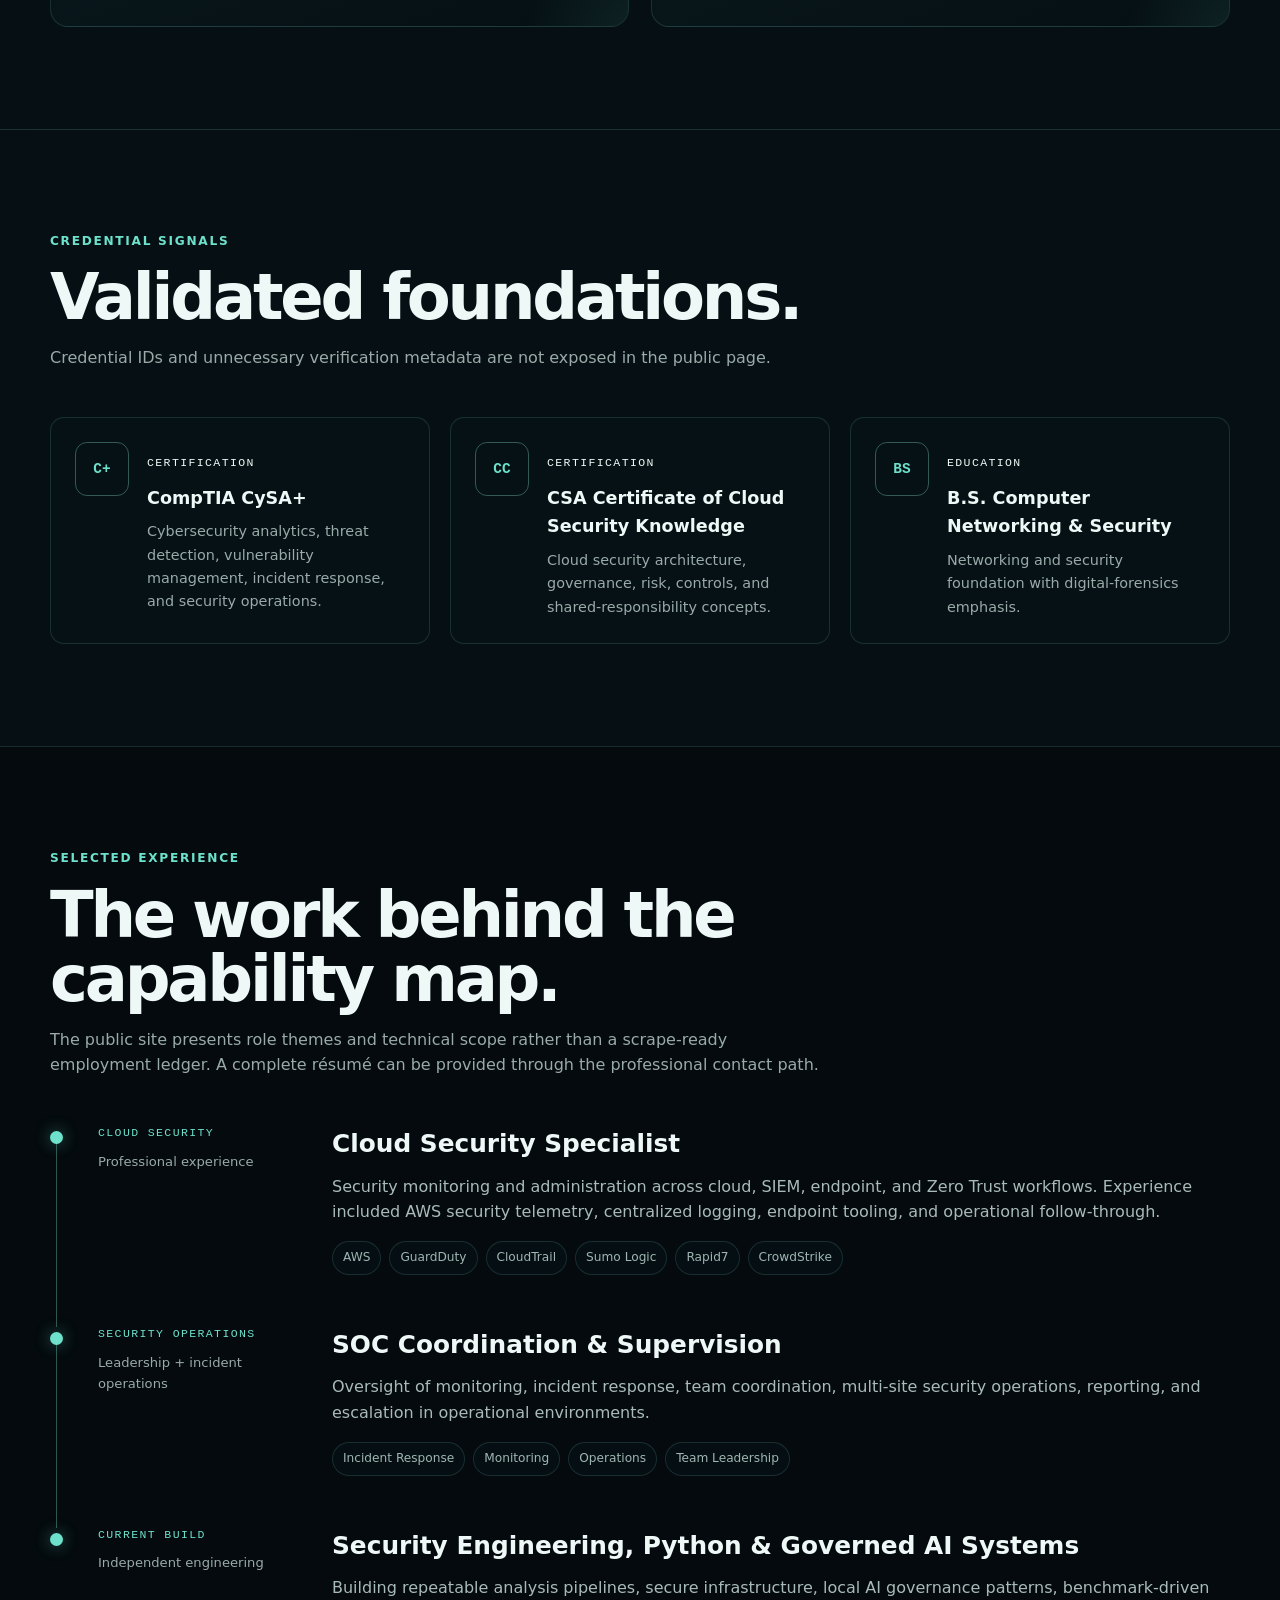
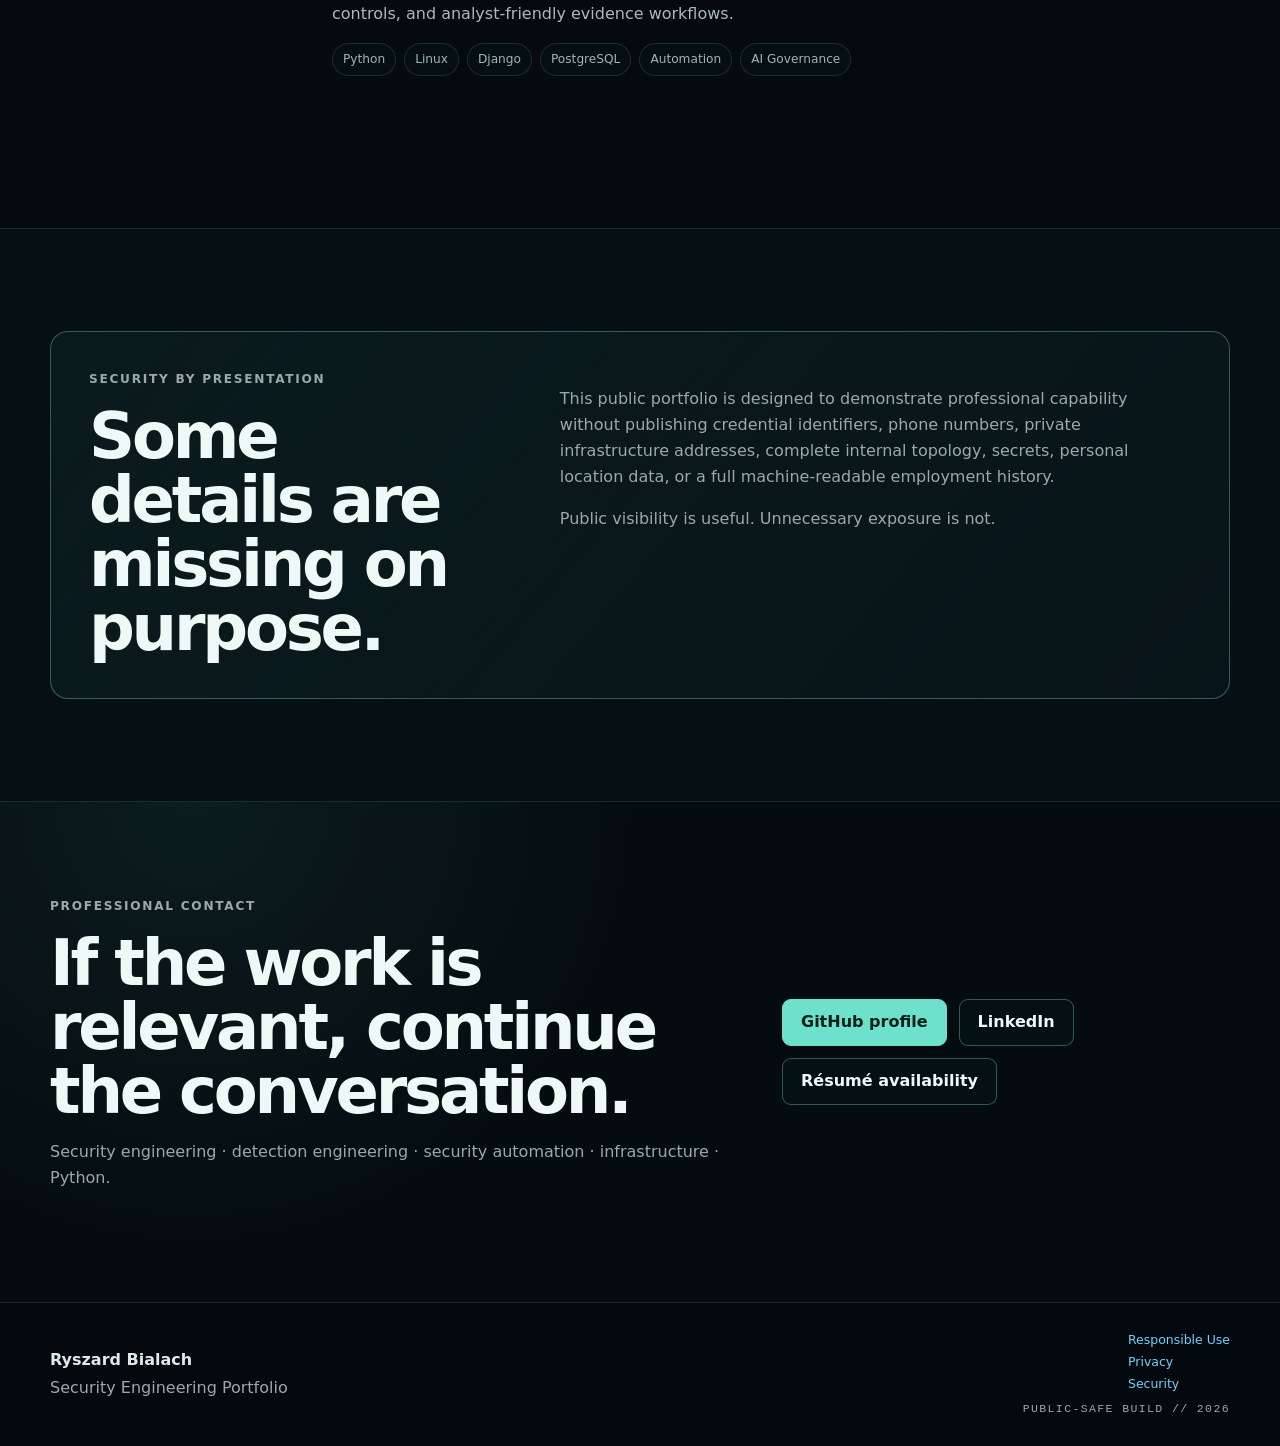
==== commit 5d07aed7: "Add files via upload" ====
--- a/index.html
+++ b/index.html
@@ -104,6 +104,7 @@
     <nav aria-label="Primary navigation">
       <a href="#mind">Mindmap</a>
       <a href="#evidence">Evidence</a>
+      <a href="maproom.html">Maproom</a>
       <a href="#lab">Lab</a>
       <a href="#credentials">Credentials</a>
       <a href="#experience">Experience</a>
@@ -114,7 +115,7 @@
       <span class="shield">◇</span>
       PUBLIC VIEW
     </div>
-  </header>
+  <button class="mobile-nav-toggle" type="button" aria-label="Open navigation menu" aria-controls="mobile-site-nav" aria-expanded="false"><svg viewBox="0 0 80 80" width="28" height="28" fill="currentColor" aria-hidden="true"><path d="M12 34c1-15 13-23 28-23s27 8 28 23H12Z"/><path d="M11 39c18-4 40-4 58 0v7c-18 4-40 4-58 0v-7Z"/><path d="M13 49l12 7 12-7 12 7 12-7h6v9H13v-9Z"/><path d="M14 62h52c-2 9-11 12-26 12S16 71 14 62Z"/></svg></button><nav id="mobile-site-nav" class="mobile-site-nav" aria-label="Mobile navigation" hidden><a href="/#mind">Mindmap</a><a href="/#evidence">Evidence</a><a href="/maproom.html">Maproom</a><a href="/#lab">Lab</a><a href="/#credentials">Credentials</a><a href="/#experience">Experience</a><a href="/#contact">Connect</a></nav></header>
 
   <main id="top">
     <section class="hero shell">
@@ -636,5 +637,6 @@
   </footer>
 
   <script src="app.js"></script>
+<script src="mobile-nav.js" defer></script>
 </body>
 </html>
